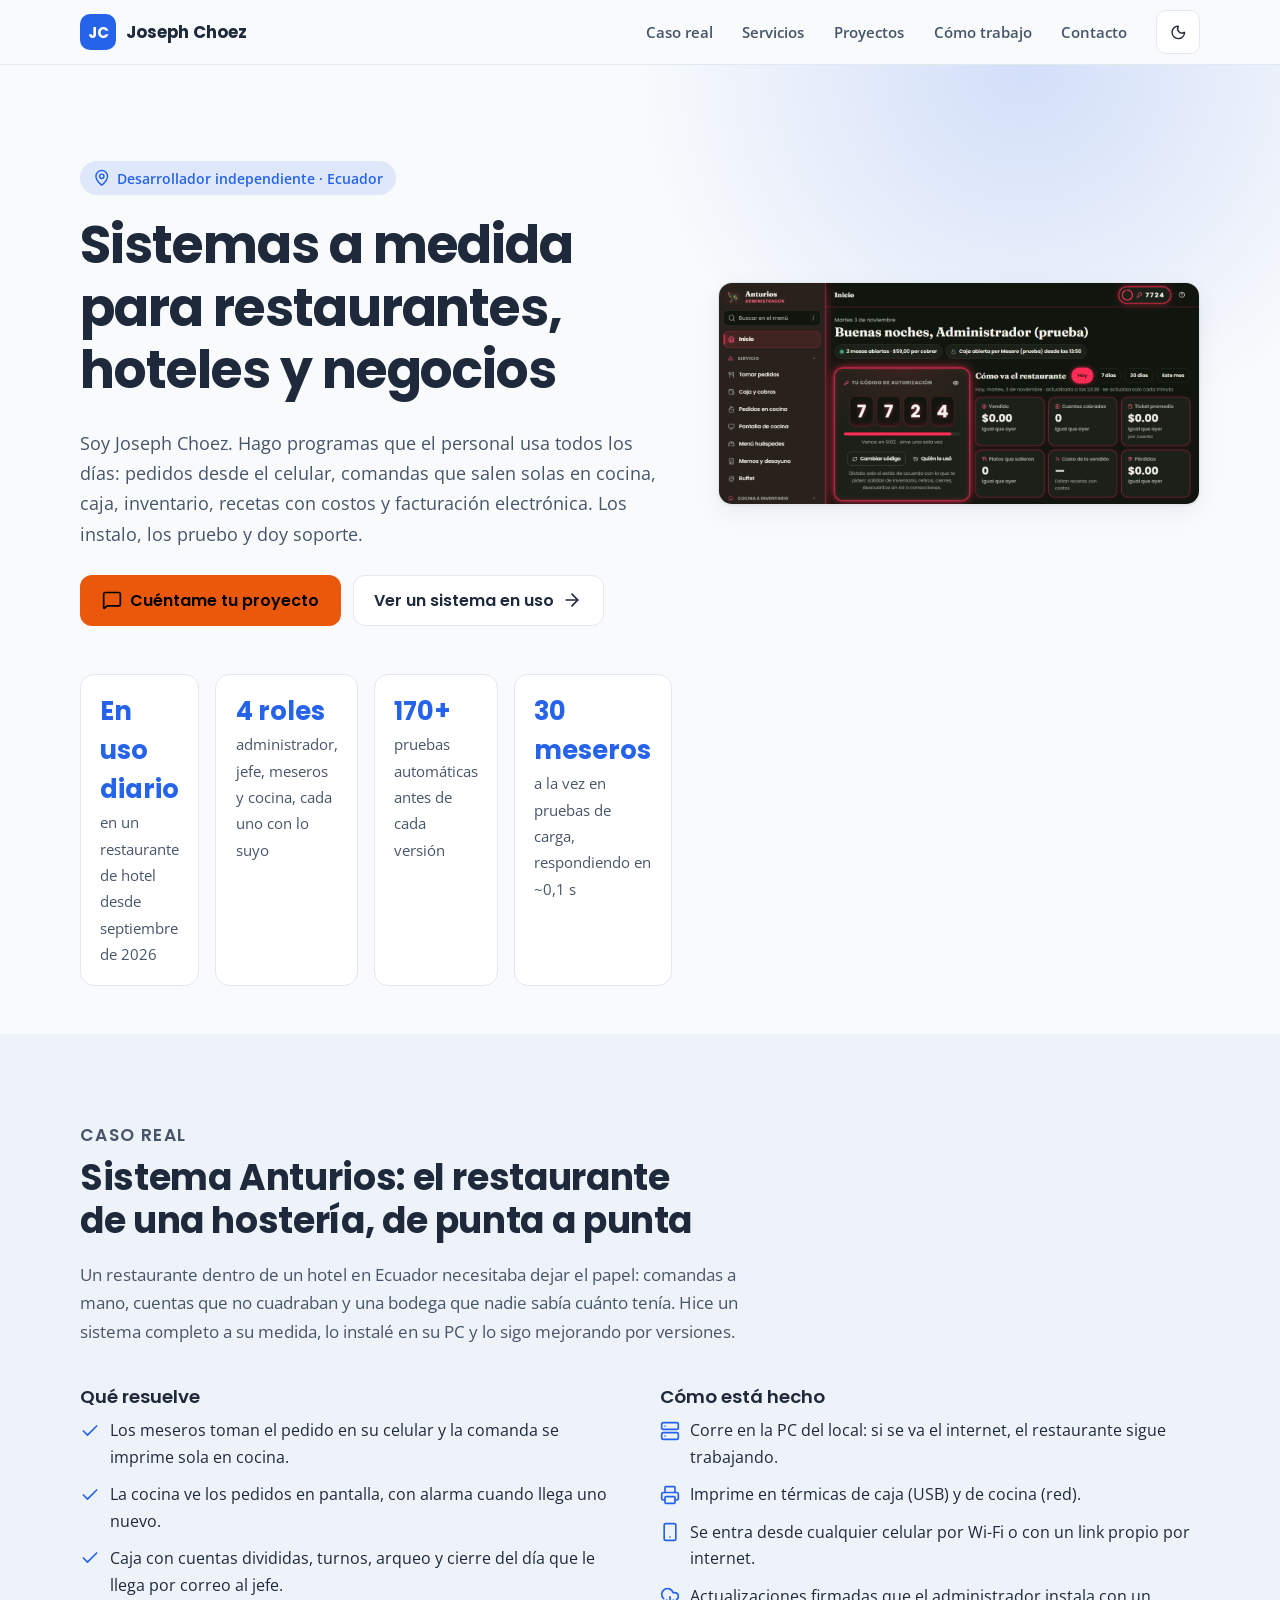
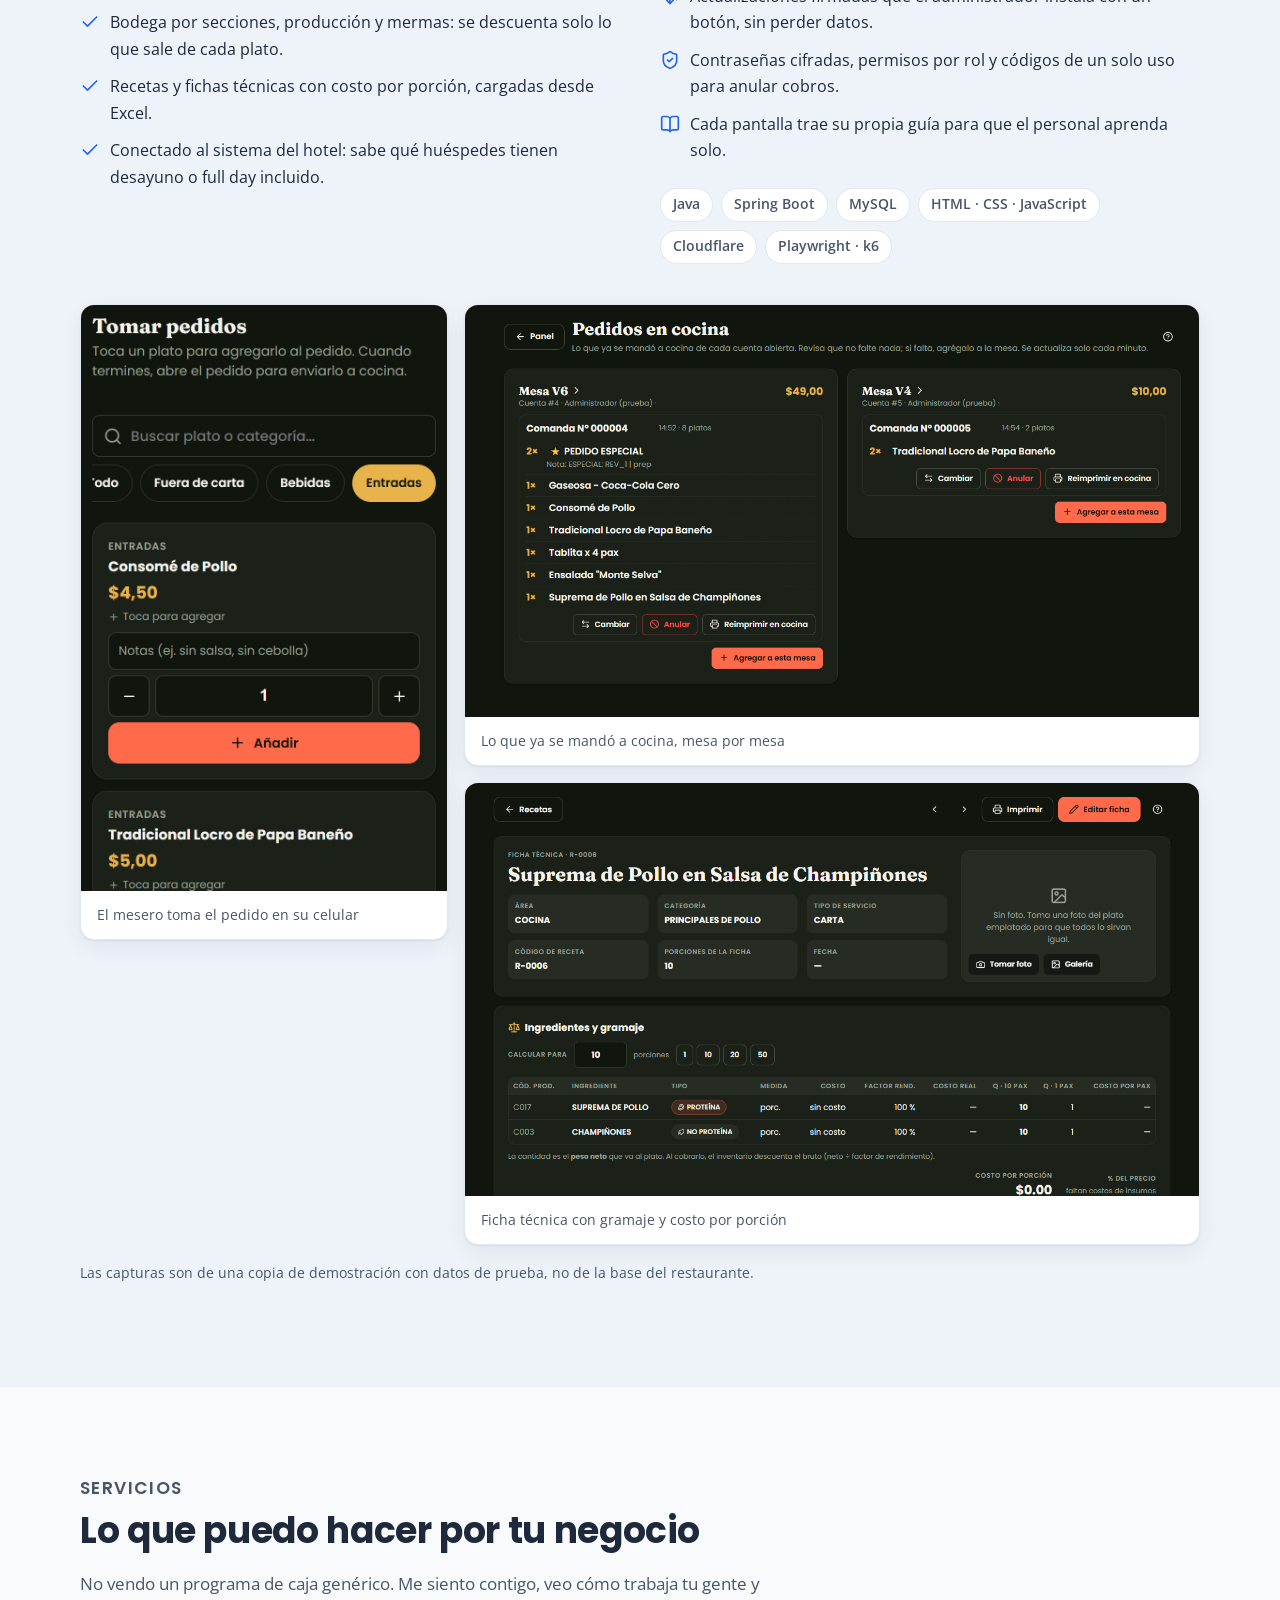
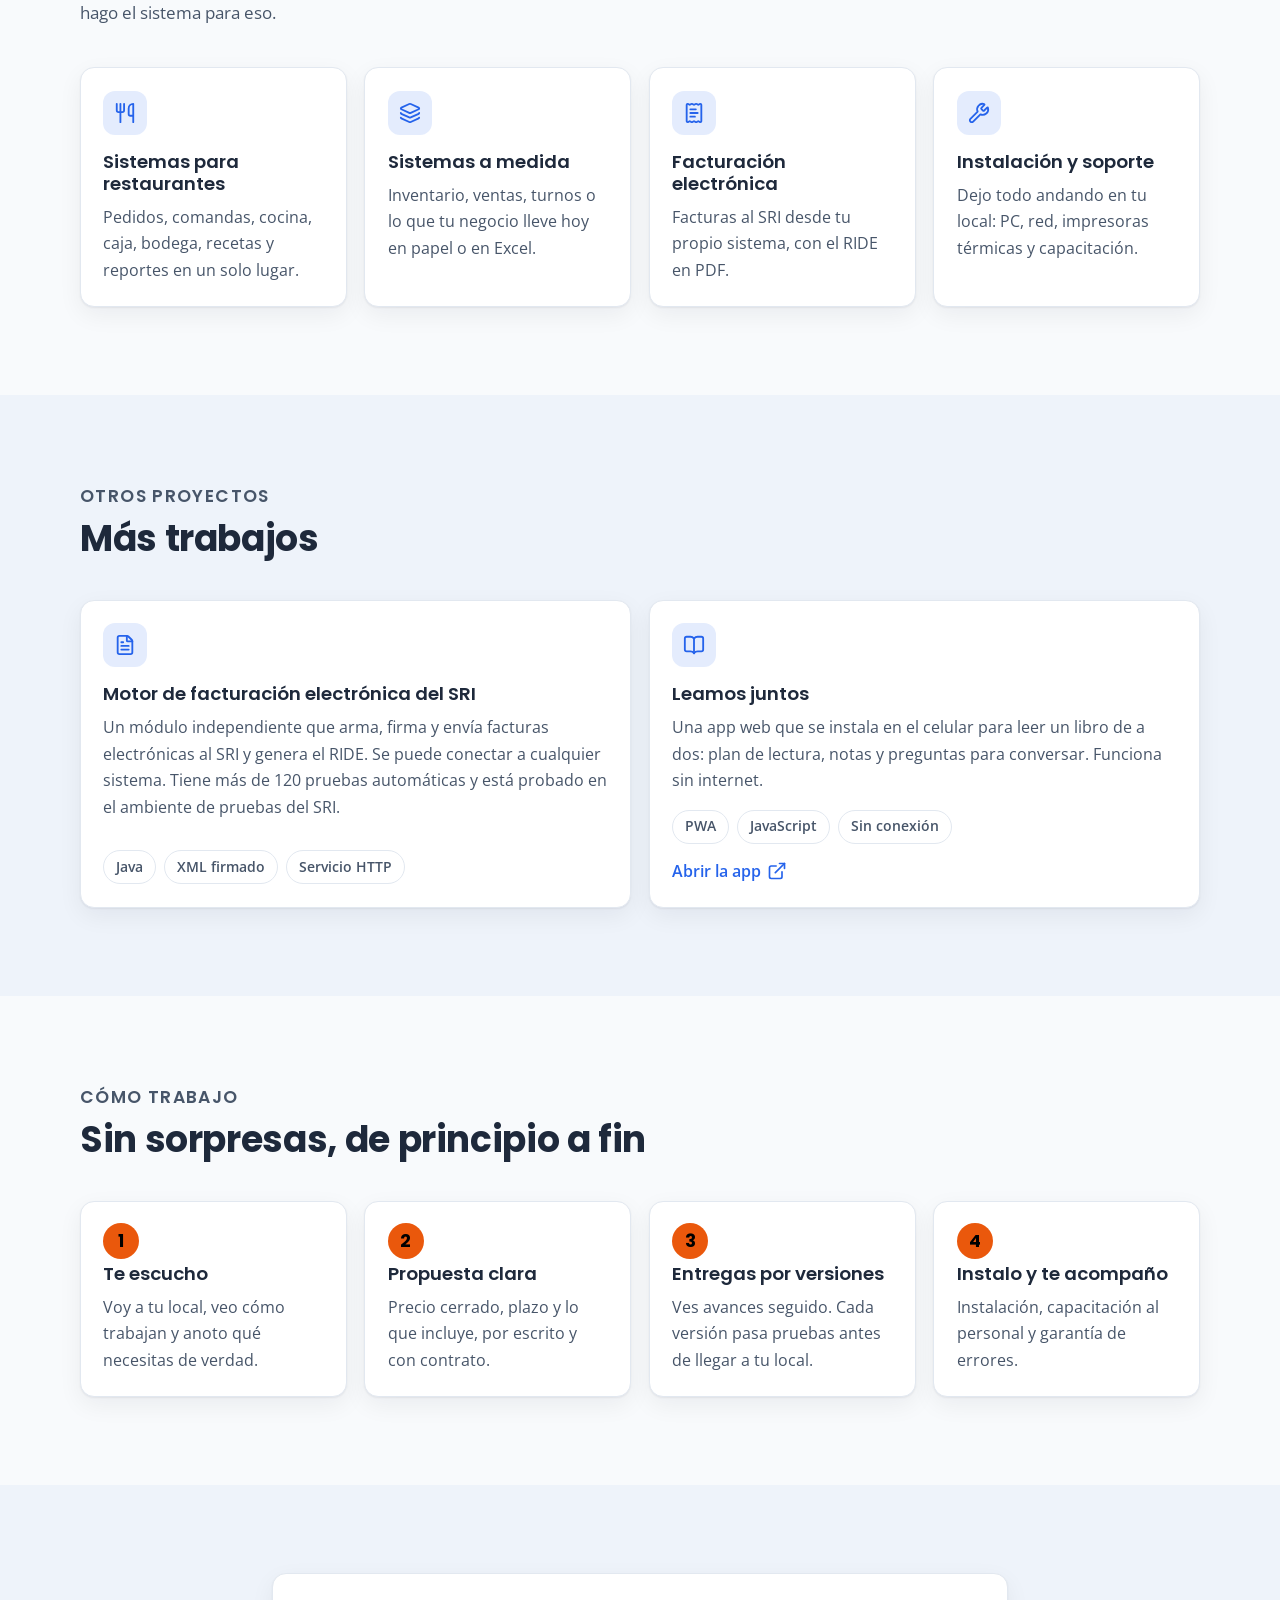
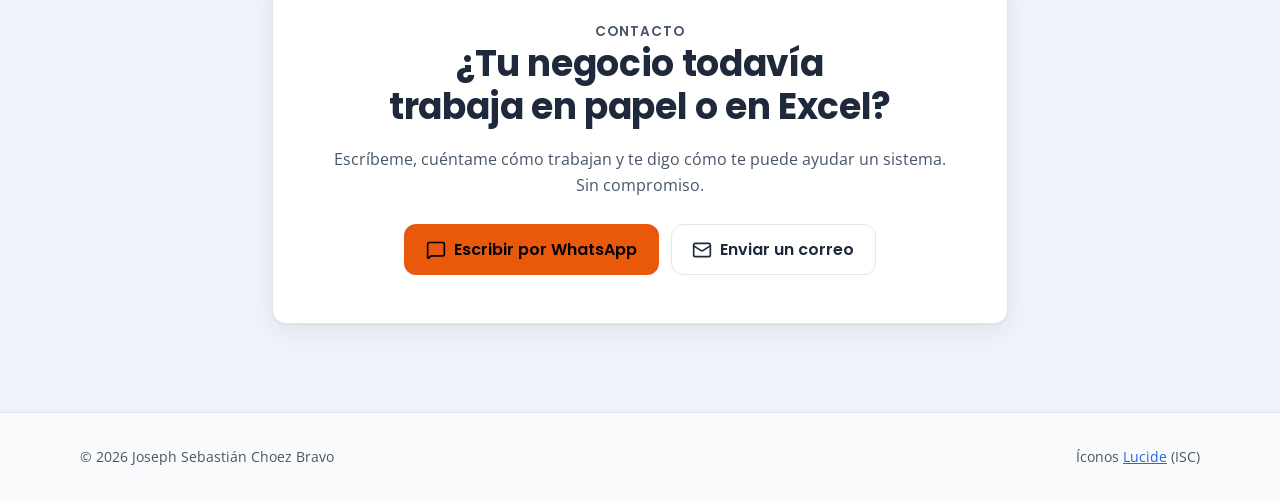
==== index.html @ df67f08d "Página de presentación: primera versión Co-Authored-By: Claude Opus 5.5 <noreply@anthropic.com>" ====
<!DOCTYPE html>
<html lang="es">
<head>
<meta charset="utf-8">
<meta name="viewport" content="width=device-width, initial-scale=1">
<title>Joseph Choez — Sistemas a medida para restaurantes, hoteles y negocios</title>
<meta name="description" content="Desarrollo sistemas a medida en Ecuador: pedidos desde el celular, comandas a cocina, caja, inventario, recetas con costos y facturación electrónica del SRI.">
<meta property="og:title" content="Joseph Choez — Sistemas a medida para restaurantes y hoteles">
<meta property="og:description" content="Pedidos desde el celular, cocina, caja, inventario y facturación electrónica. Un sistema real, en uso todos los días.">
<meta property="og:type" content="website">
<meta property="og:image" content="https://joseph7514.github.io/img/portada.png">
<meta name="theme-color" content="#2563eb">
<link rel="icon" href="img/favicon.svg" type="image/svg+xml">
<link rel="preconnect" href="https://fonts.googleapis.com">
<link rel="preconnect" href="https://fonts.gstatic.com" crossorigin>
<link href="https://fonts.googleapis.com/css2?family=Open+Sans:wght@400;600&family=Poppins:wght@600;700&display=swap" rel="stylesheet">
<link rel="stylesheet" href="css/estilo.css">
<script>
  // Tema antes de pintar, para que no parpadee
  (function () {
    var t = localStorage.getItem('tema');
    if (!t) t = matchMedia('(prefers-color-scheme: dark)').matches ? 'oscuro' : 'claro';
    document.documentElement.dataset.tema = t;
  })();
</script>
</head>
<body>
<svg xmlns="http://www.w3.org/2000/svg" style="display:none">
<symbol id="i-utensils" viewBox="0 0 24 24"><path d="M3 2v7c0 1.1.9 2 2 2h4a2 2 0 0 0 2-2V2" /> <path d="M7 2v20" /> <path d="M21 15V2a5 5 0 0 0-5 5v6c0 1.1.9 2 2 2h3Zm0 0v7" /></symbol>
<symbol id="i-chef-hat" viewBox="0 0 24 24"><path d="M17 21a1 1 0 0 0 1-1v-5.35c0-.457.316-.844.727-1.041a4 4 0 0 0-2.134-7.589 5 5 0 0 0-9.186 0 4 4 0 0 0-2.134 7.588c.411.198.727.585.727 1.041V20a1 1 0 0 0 1 1Z" /> <path d="M6 17h12" /></symbol>
<symbol id="i-receipt-text" viewBox="0 0 24 24"><path d="M13 16H8" /> <path d="M14 8H8" /> <path d="M16 12H8" /> <path d="M4 3a1 1 0 0 1 1-1 1.3 1.3 0 0 1 .7.2l.933.6a1.3 1.3 0 0 0 1.4 0l.934-.6a1.3 1.3 0 0 1 1.4 0l.933.6a1.3 1.3 0 0 0 1.4 0l.933-.6a1.3 1.3 0 0 1 1.4 0l.934.6a1.3 1.3 0 0 0 1.4 0l.933-.6A1.3 1.3 0 0 1 19 2a1 1 0 0 1 1 1v18a1 1 0 0 1-1 1 1.3 1.3 0 0 1-.7-.2l-.933-.6a1.3 1.3 0 0 0-1.4 0l-.934.6a1.3 1.3 0 0 1-1.4 0l-.933-.6a1.3 1.3 0 0 0-1.4 0l-.933.6a1.3 1.3 0 0 1-1.4 0l-.934-.6a1.3 1.3 0 0 0-1.4 0l-.933.6a1.3 1.3 0 0 1-.7.2 1 1 0 0 1-1-1z" /></symbol>
<symbol id="i-package" viewBox="0 0 24 24"><path d="M11 21.73a2 2 0 0 0 2 0l7-4A2 2 0 0 0 21 16V8a2 2 0 0 0-1-1.73l-7-4a2 2 0 0 0-2 0l-7 4A2 2 0 0 0 3 8v8a2 2 0 0 0 1 1.73z" /> <path d="M12 22V12" /> <polyline points="3.29 7 12 12 20.71 7" /> <path d="m7.5 4.27 9 5.15" /></symbol>
<symbol id="i-chart-column" viewBox="0 0 24 24"><path d="M3 3v16a2 2 0 0 0 2 2h16" /> <path d="M18 17V9" /> <path d="M13 17V5" /> <path d="M8 17v-3" /></symbol>
<symbol id="i-smartphone" viewBox="0 0 24 24"><rect width="14" height="20" x="5" y="2" rx="2" ry="2" /> <path d="M12 18h.01" /></symbol>
<symbol id="i-printer" viewBox="0 0 24 24"><path d="M6 18H4a2 2 0 0 1-2-2v-5a2 2 0 0 1 2-2h16a2 2 0 0 1 2 2v5a2 2 0 0 1-2 2h-2" /> <path d="M6 9V3a1 1 0 0 1 1-1h10a1 1 0 0 1 1 1v6" /> <rect x="6" y="14" width="12" height="8" rx="1" /></symbol>
<symbol id="i-shield-check" viewBox="0 0 24 24"><path d="M20 13c0 5-3.5 7.5-7.66 8.95a1 1 0 0 1-.67-.01C7.5 20.5 4 18 4 13V6a1 1 0 0 1 1-1c2 0 4.5-1.2 6.24-2.72a1.17 1.17 0 0 1 1.52 0C14.51 3.81 17 5 19 5a1 1 0 0 1 1 1z" /> <path d="m9 12 2 2 4-4" /></symbol>
<symbol id="i-message-square" viewBox="0 0 24 24"><path d="M22 17a2 2 0 0 1-2 2H6.828a2 2 0 0 0-1.414.586l-2.202 2.202A.71.71 0 0 1 2 21.286V5a2 2 0 0 1 2-2h16a2 2 0 0 1 2 2z" /></symbol>
<symbol id="i-mail" viewBox="0 0 24 24"><path d="m22 7-8.991 5.727a2 2 0 0 1-2.009 0L2 7" /> <rect x="2" y="4" width="20" height="16" rx="2" /></symbol>
<symbol id="i-sun" viewBox="0 0 24 24"><circle cx="12" cy="12" r="4" /> <path d="M12 2v2" /> <path d="M12 20v2" /> <path d="m4.93 4.93 1.41 1.41" /> <path d="m17.66 17.66 1.41 1.41" /> <path d="M2 12h2" /> <path d="M20 12h2" /> <path d="m6.34 17.66-1.41 1.41" /> <path d="m19.07 4.93-1.41 1.41" /></symbol>
<symbol id="i-moon" viewBox="0 0 24 24"><path d="M20.985 12.486a9 9 0 1 1-9.473-9.472c.405-.022.617.46.402.803a6 6 0 0 0 8.268 8.268c.344-.215.825-.004.803.401" /></symbol>
<symbol id="i-arrow-right" viewBox="0 0 24 24"><path d="M5 12h14" /> <path d="m12 5 7 7-7 7" /></symbol>
<symbol id="i-check" viewBox="0 0 24 24"><path d="M20 6 9 17l-5-5" /></symbol>
<symbol id="i-hotel" viewBox="0 0 24 24"><path d="M10 22v-6.57" /> <path d="M12 11h.01" /> <path d="M12 7h.01" /> <path d="M14 15.43V22" /> <path d="M15 16a5 5 0 0 0-6 0" /> <path d="M16 11h.01" /> <path d="M16 7h.01" /> <path d="M8 11h.01" /> <path d="M8 7h.01" /> <rect x="4" y="2" width="16" height="20" rx="2" /></symbol>
<symbol id="i-bed-double" viewBox="0 0 24 24"><path d="M2 20v-8a2 2 0 0 1 2-2h16a2 2 0 0 1 2 2v8" /> <path d="M4 10V6a2 2 0 0 1 2-2h12a2 2 0 0 1 2 2v4" /> <path d="M12 4v6" /> <path d="M2 18h20" /></symbol>
<symbol id="i-cloud-download" viewBox="0 0 24 24"><path d="M12 13v8l-4-4" /> <path d="m12 21 4-4" /> <path d="M4.393 15.269A7 7 0 1 1 15.71 8h1.79a4.5 4.5 0 0 1 2.436 8.284" /></symbol>
<symbol id="i-wrench" viewBox="0 0 24 24"><path d="M14.7 6.3a1 1 0 0 0 0 1.4l1.6 1.6a1 1 0 0 0 1.4 0l3.106-3.105c.32-.322.863-.22.983.218a6 6 0 0 1-8.259 7.057l-7.91 7.91a1 1 0 0 1-2.999-3l7.91-7.91a6 6 0 0 1 7.057-8.259c.438.12.54.662.219.984z" /></symbol>
<symbol id="i-file-text" viewBox="0 0 24 24"><path d="M6 22a2 2 0 0 1-2-2V4a2 2 0 0 1 2-2h8a2.4 2.4 0 0 1 1.704.706l3.588 3.588A2.4 2.4 0 0 1 20 8v12a2 2 0 0 1-2 2z" /> <path d="M14 2v5a1 1 0 0 0 1 1h5" /> <path d="M10 9H8" /> <path d="M16 13H8" /> <path d="M16 17H8" /></symbol>
<symbol id="i-gauge" viewBox="0 0 24 24"><path d="m12 14 4-4" /> <path d="M3.34 19a10 10 0 1 1 17.32 0" /></symbol>
<symbol id="i-users" viewBox="0 0 24 24"><path d="M16 21v-2a4 4 0 0 0-4-4H6a4 4 0 0 0-4 4v2" /> <path d="M16 3.128a4 4 0 0 1 0 7.744" /> <path d="M22 21v-2a4 4 0 0 0-3-3.87" /> <circle cx="9" cy="7" r="4" /></symbol>
<symbol id="i-book-open" viewBox="0 0 24 24"><path d="M12 5v16" /> <path d="M20.001 19A2 2 0 0022 17V5a2 2 0 00-1.999-2L16 3.002A5 5 0 0012 5a5 5 0 00-4-2H4a2 2 0 00-2 2v12a2 2 0 001.999 2H8a5 5 0 014 2 5 5 0 014-2z" /></symbol>
<symbol id="i-server" viewBox="0 0 24 24"><rect width="20" height="8" x="2" y="2" rx="2" ry="2" /> <rect width="20" height="8" x="2" y="14" rx="2" ry="2" /> <line x1="6" x2="6.01" y1="6" y2="6" /> <line x1="6" x2="6.01" y1="18" y2="18" /></symbol>
<symbol id="i-handshake" viewBox="0 0 24 24"><path d="m11 17 2 2a1 1 0 1 0 3-3" /> <path d="m14 14 2.5 2.5a1 1 0 1 0 3-3l-3.88-3.88a3 3 0 0 0-4.24 0l-.88.88a1 1 0 1 1-3-3l2.81-2.81a5.79 5.79 0 0 1 7.06-.87l.47.28a2 2 0 0 0 1.42.25L21 4" /> <path d="m21 3 1 11h-2" /> <path d="M3 3 2 14l6.5 6.5a1 1 0 1 0 3-3" /> <path d="M3 4h8" /></symbol>
<symbol id="i-map-pin" viewBox="0 0 24 24"><path d="M20 10c0 4.993-5.539 10.193-7.399 11.799a1 1 0 0 1-1.202 0C9.539 20.193 4 14.993 4 10a8 8 0 0 1 16 0" /> <circle cx="12" cy="10" r="3" /></symbol>
<symbol id="i-rocket" viewBox="0 0 24 24"><path d="M12 15v5s3.03-.55 4-2c1.08-1.62 0-5 0-5" /> <path d="M4.5 16.5c-1.5 1.26-2 5-2 5s3.74-.5 5-2c.71-.84.7-2.13-.09-2.91a2.18 2.18 0 0 0-2.91-.09" /> <path d="M9 12a22 22 0 0 1 2-3.95A12.88 12.88 0 0 1 22 2c0 2.72-.78 7.5-6 11a22.4 22.4 0 0 1-4 2z" /> <path d="M9 12H4s.55-3.03 2-4c1.62-1.08 5 .05 5 .05" /></symbol>
<symbol id="i-layers" viewBox="0 0 24 24"><path d="M12.83 2.18a2 2 0 0 0-1.66 0L2.6 6.08a1 1 0 0 0 0 1.83l8.58 3.91a2 2 0 0 0 1.66 0l8.58-3.9a1 1 0 0 0 0-1.83z" /> <path d="M2 12a1 1 0 0 0 .58.91l8.6 3.91a2 2 0 0 0 1.65 0l8.58-3.9A1 1 0 0 0 22 12" /> <path d="M2 17a1 1 0 0 0 .58.91l8.6 3.91a2 2 0 0 0 1.65 0l8.58-3.9A1 1 0 0 0 22 17" /></symbol>
<symbol id="i-external-link" viewBox="0 0 24 24"><path d="M15 3h6v6" /> <path d="M10 14 21 3" /> <path d="M18 13v6a2 2 0 0 1-2 2H5a2 2 0 0 1-2-2V8a2 2 0 0 1 2-2h6" /></symbol>
<symbol id="i-calculator" viewBox="0 0 24 24"><rect width="16" height="20" x="4" y="2" rx="2" /> <line x1="8" x2="16" y1="6" y2="6" /> <line x1="16" x2="16" y1="14" y2="18" /> <path d="M16 10h.01" /> <path d="M12 10h.01" /> <path d="M8 10h.01" /> <path d="M12 14h.01" /> <path d="M8 14h.01" /> <path d="M12 18h.01" /> <path d="M8 18h.01" /></symbol>
</svg>
<a class="saltar" href="#contenido">Saltar al contenido</a>

<header class="barra">
  <div class="contenedor">
    <a class="marca" href="#inicio" aria-label="Joseph Choez, inicio">
      <span class="marca-logo" aria-hidden="true">JC</span>
      <span>Joseph Choez</span>
    </a>
    <nav aria-label="Secciones">
      <ul class="menu">
        <li><a href="#anturios">Caso real</a></li>
        <li><a href="#servicios">Servicios</a></li>
        <li><a href="#proyectos">Proyectos</a></li>
        <li><a href="#como-trabajo">Cómo trabajo</a></li>
        <li><a href="#contacto">Contacto</a></li>
      </ul>
    </nav>
    <button class="boton-tema" type="button" id="boton-tema" aria-label="Cambiar entre tema claro y oscuro">
      <svg class="ico luna" aria-hidden="true"><use href="#i-moon"/></svg>
      <svg class="ico sol" aria-hidden="true"><use href="#i-sun"/></svg>
    </button>
  </div>
</header>

<main id="contenido">

<section class="portada" id="inicio">
  <div class="contenedor">
    <div>
      <span class="etiqueta"><svg class="ico" aria-hidden="true"><use href="#i-map-pin"/></svg> Desarrollador independiente · Ecuador</span>
      <h1>Sistemas a medida para restaurantes, hoteles y negocios</h1>
      <p class="bajada">Soy Joseph Choez. Hago programas que el personal usa todos los días: pedidos desde el celular, comandas que salen solas en cocina, caja, inventario, recetas con costos y facturación electrónica. Los instalo, los pruebo y doy soporte.</p>
      <div class="acciones">
        <a class="boton boton-acento" href="#contacto">
          <svg class="ico" aria-hidden="true"><use href="#i-message-square"/></svg> Cuéntame tu proyecto
        </a>
        <a class="boton boton-borde" href="#anturios">
          Ver un sistema en uso <svg class="ico" aria-hidden="true"><use href="#i-arrow-right"/></svg>
        </a>
      </div>
    </div>
    <div class="portada-foto">
      <img src="img/panel.png" alt="Panel del administrador del sistema Anturios con el menú lateral y los accesos a ventas, cocina, bodega y reportes" width="1280" height="590">
    </div>
  </div>
  <div class="contenedor">
    <div class="cifras">
      <div class="cifra"><strong>En uso diario</strong><span>en un restaurante de hotel desde septiembre de 2026</span></div>
      <div class="cifra"><strong>4 roles</strong><span>administrador, jefe, meseros y cocina, cada uno con lo suyo</span></div>
      <div class="cifra"><strong>170+</strong><span>pruebas automáticas antes de cada versión</span></div>
      <div class="cifra"><strong>30 meseros</strong><span>a la vez en pruebas de carga, respondiendo en ~0,1 s</span></div>
    </div>
  </div>
</section>

<section class="seccion seccion-alt" id="anturios">
  <div class="contenedor">
    <div class="seccion-cabeza aparece">
      <p class="antetitulo">Caso real</p>
      <h2>Sistema Anturios: el restaurante de una hostería, de punta a punta</h2>
      <p>Un restaurante dentro de un hotel en Ecuador necesitaba dejar el papel: comandas a mano, cuentas que no cuadraban y una bodega que nadie sabía cuánto tenía. Hice un sistema completo a su medida, lo instalé en su PC y lo sigo mejorando por versiones.</p>
    </div>

    <div class="caso">
      <div class="aparece">
        <h3>Qué resuelve</h3>
        <ul class="lista">
          <li><svg class="ico" aria-hidden="true"><use href="#i-check"/></svg><span>Los meseros toman el pedido en su celular y la comanda se imprime sola en cocina.</span></li>
          <li><svg class="ico" aria-hidden="true"><use href="#i-check"/></svg><span>La cocina ve los pedidos en pantalla, con alarma cuando llega uno nuevo.</span></li>
          <li><svg class="ico" aria-hidden="true"><use href="#i-check"/></svg><span>Caja con cuentas divididas, turnos, arqueo y cierre del día que le llega por correo al jefe.</span></li>
          <li><svg class="ico" aria-hidden="true"><use href="#i-check"/></svg><span>Bodega por secciones, producción y mermas: se descuenta solo lo que sale de cada plato.</span></li>
          <li><svg class="ico" aria-hidden="true"><use href="#i-check"/></svg><span>Recetas y fichas técnicas con costo por porción, cargadas desde Excel.</span></li>
          <li><svg class="ico" aria-hidden="true"><use href="#i-check"/></svg><span>Conectado al sistema del hotel: sabe qué huéspedes tienen desayuno o full day incluido.</span></li>
        </ul>
      </div>
      <div class="aparece">
        <h3>Cómo está hecho</h3>
        <ul class="lista">
          <li><svg class="ico" aria-hidden="true"><use href="#i-server"/></svg><span>Corre en la PC del local: si se va el internet, el restaurante sigue trabajando.</span></li>
          <li><svg class="ico" aria-hidden="true"><use href="#i-printer"/></svg><span>Imprime en térmicas de caja (USB) y de cocina (red).</span></li>
          <li><svg class="ico" aria-hidden="true"><use href="#i-smartphone"/></svg><span>Se entra desde cualquier celular por Wi-Fi o con un link propio por internet.</span></li>
          <li><svg class="ico" aria-hidden="true"><use href="#i-cloud-download"/></svg><span>Actualizaciones firmadas que el administrador instala con un botón, sin perder datos.</span></li>
          <li><svg class="ico" aria-hidden="true"><use href="#i-shield-check"/></svg><span>Contraseñas cifradas, permisos por rol y códigos de un solo uso para anular cobros.</span></li>
          <li><svg class="ico" aria-hidden="true"><use href="#i-book-open"/></svg><span>Cada pantalla trae su propia guía para que el personal aprenda solo.</span></li>
        </ul>
        <div class="chips" aria-label="Tecnologías">
          <span class="chip">Java</span><span class="chip">Spring Boot</span><span class="chip">MySQL</span>
          <span class="chip">HTML · CSS · JavaScript</span><span class="chip">Cloudflare</span><span class="chip">Playwright · k6</span>
        </div>
      </div>
    </div>

    <div class="galeria">
      <figure class="aparece celular"><img src="img/mesero.png" alt="Celular del mesero tomando un pedido: platos de la carta con precio, notas para cocina y botón Añadir" loading="lazy" width="780" height="1348"><figcaption>El mesero toma el pedido en su celular</figcaption></figure>
      <figure class="aparece"><img src="img/cocina.png" alt="Pedidos en cocina por mesa, con cada comanda y sus platos y botones para cambiar, anular o reimprimir" loading="lazy" width="1280" height="700"><figcaption>Lo que ya se mandó a cocina, mesa por mesa</figcaption></figure>
      <figure class="aparece"><img src="img/recetas.png" alt="Ficha técnica de un plato con ingredientes, gramaje, factor de rendimiento y costo por porción" loading="lazy" width="1280" height="800"><figcaption>Ficha técnica con gramaje y costo por porción</figcaption></figure>
    </div>
    <p class="nota">Las capturas son de una copia de demostración con datos de prueba, no de la base del restaurante.</p>
  </div>
</section>

<section class="seccion" id="servicios">
  <div class="contenedor">
    <div class="seccion-cabeza aparece">
      <p class="antetitulo">Servicios</p>
      <h2>Lo que puedo hacer por tu negocio</h2>
      <p>No vendo un programa de caja genérico. Me siento contigo, veo cómo trabaja tu gente y hago el sistema para eso.</p>
    </div>
    <div class="rejilla r4">
      <article class="tarjeta aparece">
        <div class="icono-caja"><svg class="ico" aria-hidden="true"><use href="#i-utensils"/></svg></div>
        <h3>Sistemas para restaurantes</h3>
        <p>Pedidos, comandas, cocina, caja, bodega, recetas y reportes en un solo lugar.</p>
      </article>
      <article class="tarjeta aparece">
        <div class="icono-caja"><svg class="ico" aria-hidden="true"><use href="#i-layers"/></svg></div>
        <h3>Sistemas a medida</h3>
        <p>Inventario, ventas, turnos o lo que tu negocio lleve hoy en papel o en Excel.</p>
      </article>
      <article class="tarjeta aparece">
        <div class="icono-caja"><svg class="ico" aria-hidden="true"><use href="#i-receipt-text"/></svg></div>
        <h3>Facturación electrónica</h3>
        <p>Facturas al SRI desde tu propio sistema, con el RIDE en PDF.</p>
      </article>
      <article class="tarjeta aparece">
        <div class="icono-caja"><svg class="ico" aria-hidden="true"><use href="#i-wrench"/></svg></div>
        <h3>Instalación y soporte</h3>
        <p>Dejo todo andando en tu local: PC, red, impresoras térmicas y capacitación.</p>
      </article>
    </div>
  </div>
</section>

<section class="seccion seccion-alt" id="proyectos">
  <div class="contenedor">
    <div class="seccion-cabeza aparece">
      <p class="antetitulo">Otros proyectos</p>
      <h2>Más trabajos</h2>
    </div>
    <div class="rejilla r2">
      <article class="tarjeta proyecto aparece">
        <div class="icono-caja"><svg class="ico" aria-hidden="true"><use href="#i-file-text"/></svg></div>
        <h3>Motor de facturación electrónica del SRI</h3>
        <p>Un módulo independiente que arma, firma y envía facturas electrónicas al SRI y genera el RIDE. Se puede conectar a cualquier sistema. Tiene más de 120 pruebas automáticas y está probado en el ambiente de pruebas del SRI.</p>
        <div class="chips"><span class="chip">Java</span><span class="chip">XML firmado</span><span class="chip">Servicio HTTP</span></div>
      </article>
      <article class="tarjeta proyecto aparece">
        <div class="icono-caja"><svg class="ico" aria-hidden="true"><use href="#i-book-open"/></svg></div>
        <h3>Leamos juntos</h3>
        <p>Una app web que se instala en el celular para leer un libro de a dos: plan de lectura, notas y preguntas para conversar. Funciona sin internet.</p>
        <div class="chips"><span class="chip">PWA</span><span class="chip">JavaScript</span><span class="chip">Sin conexión</span></div>
        <a class="enlace" href="https://joseph7514.github.io/leamos-juntos/">Abrir la app <svg class="ico" aria-hidden="true"><use href="#i-external-link"/></svg></a>
      </article>
    </div>
  </div>
</section>

<section class="seccion" id="como-trabajo">
  <div class="contenedor">
    <div class="seccion-cabeza aparece">
      <p class="antetitulo">Cómo trabajo</p>
      <h2>Sin sorpresas, de principio a fin</h2>
    </div>
    <div class="rejilla r4 pasos">
      <article class="tarjeta paso aparece"><h3>Te escucho</h3><p>Voy a tu local, veo cómo trabajan y anoto qué necesitas de verdad.</p></article>
      <article class="tarjeta paso aparece"><h3>Propuesta clara</h3><p>Precio cerrado, plazo y lo que incluye, por escrito y con contrato.</p></article>
      <article class="tarjeta paso aparece"><h3>Entregas por versiones</h3><p>Ves avances seguido. Cada versión pasa pruebas antes de llegar a tu local.</p></article>
      <article class="tarjeta paso aparece"><h3>Instalo y te acompaño</h3><p>Instalación, capacitación al personal y garantía de errores.</p></article>
    </div>
  </div>
</section>

<section class="seccion seccion-alt contacto" id="contacto">
  <div class="contenedor">
    <div class="tarjeta aparece">
      <p class="antetitulo">Contacto</p>
      <h2>¿Tu negocio todavía trabaja en papel o en Excel?</h2>
      <p>Escríbeme, cuéntame cómo trabajan y te digo cómo te puede ayudar un sistema. Sin compromiso.</p>
      <div class="acciones">
        <!-- PENDIENTE: número de WhatsApp (593 + número sin el 0) -->
        <a class="boton boton-acento" href="https://wa.me/593000000000?text=Hola%20Joseph%2C%20vi%20tu%20p%C3%A1gina%20y%20quiero%20un%20sistema%20para%20mi%20negocio">
          <svg class="ico" aria-hidden="true"><use href="#i-message-square"/></svg> Escribir por WhatsApp
        </a>
        <!-- PENDIENTE: correo público -->
        <a class="boton boton-borde" href="mailto:correo@pendiente.com">
          <svg class="ico" aria-hidden="true"><use href="#i-mail"/></svg> Enviar un correo
        </a>
      </div>
    </div>
  </div>
</section>

</main>

<footer class="pie">
  <div class="contenedor">
    <span>© 2026 Joseph Sebastián Choez Bravo</span>
    <span>Íconos <a href="https://lucide.dev">Lucide</a> (ISC)</span>
  </div>
</footer>

<script>
  document.getElementById('boton-tema').addEventListener('click', function () {
    var t = document.documentElement.dataset.tema === 'oscuro' ? 'claro' : 'oscuro';
    document.documentElement.dataset.tema = t;
    localStorage.setItem('tema', t);
  });
  if ('IntersectionObserver' in window) {
    var io = new IntersectionObserver(function (es) {
      es.forEach(function (e) { if (e.isIntersecting) { e.target.classList.add('visto'); io.unobserve(e.target); } });
    }, { rootMargin: '0px 0px -10% 0px' });
    document.querySelectorAll('.aparece').forEach(function (el) { io.observe(el); });
  } else {
    document.querySelectorAll('.aparece').forEach(function (el) { el.classList.add('visto'); });
  }
</script>
</body>
</html>
---- css/estilo.css ----
/* Joseph Choez — página de presentación. Tokens claro/oscuro. */
:root {
  --primario: #2563eb;
  --primario-hover: #1d4ed8;
  --sobre-primario: #ffffff;
  --acento: #ea580c;
  --sobre-acento: #000000;
  --fondo: #f8fafc;
  --fondo-alt: #eef3fa;
  --texto: #1e293b;
  --texto-suave: #475569;
  --tarjeta: #ffffff;
  --borde: #e2e8f0;
  --anillo: #2563eb;
  --sombra: 0 1px 2px rgb(15 23 42 / .06), 0 8px 24px rgb(15 23 42 / .06);
  --radio: 14px;
  --ancho: 1120px;
  --titulos: "Poppins", system-ui, sans-serif;
  --cuerpo: "Open Sans", system-ui, sans-serif;
  color-scheme: light;
}
:root[data-tema="oscuro"] {
  --primario: #60a5fa;
  --primario-hover: #93c5fd;
  --sobre-primario: #0b1220;
  --acento: #fb923c;
  --sobre-acento: #000000;
  --fondo: #0b1220;
  --fondo-alt: #111a2e;
  --texto: #e2e8f0;
  --texto-suave: #a5b4c8;
  --tarjeta: #131d33;
  --borde: #24324d;
  --anillo: #93c5fd;
  --sombra: 0 1px 2px rgb(0 0 0 / .3), 0 8px 24px rgb(0 0 0 / .25);
  color-scheme: dark;
}

*, *::before, *::after { box-sizing: border-box; }
html { scroll-behavior: smooth; scroll-padding-top: 80px; }
body {
  margin: 0; background: var(--fondo); color: var(--texto);
  font: 400 1rem/1.65 var(--cuerpo);
  -webkit-font-smoothing: antialiased;
}
h1, h2, h3 { font-family: var(--titulos); line-height: 1.2; margin: 0 0 .5em; text-wrap: balance; }
h1 { font-size: clamp(2rem, 4.5vw, 3.25rem); font-weight: 700; letter-spacing: -.02em; }
h2 { font-size: clamp(1.6rem, 3vw, 2.25rem); font-weight: 700; letter-spacing: -.01em; }
h3 { font-size: 1.15rem; font-weight: 600; }
p { margin: 0 0 1em; }
a { color: var(--primario); }
img { max-width: 100%; display: block; }
:focus-visible { outline: 3px solid var(--anillo); outline-offset: 3px; border-radius: 6px; }

.ico { width: 1.25em; height: 1.25em; fill: none; stroke: currentColor; stroke-width: 2;
  stroke-linecap: round; stroke-linejoin: round; flex-shrink: 0; }

.contenedor { width: min(100% - 2.5rem, var(--ancho)); margin-inline: auto; }
.saltar { position: absolute; left: -999px; top: 0; background: var(--primario); color: var(--sobre-primario);
  padding: .6rem 1rem; z-index: 100; }
.saltar:focus { left: 1rem; top: 1rem; }

/* Barra */
.barra { position: sticky; top: 0; z-index: 50; background: color-mix(in srgb, var(--fondo) 82%, transparent);
  backdrop-filter: blur(12px); border-bottom: 1px solid var(--borde); }
.barra .contenedor { display: flex; align-items: center; gap: 1rem; min-height: 64px; }
.marca { display: flex; align-items: center; gap: .6rem; font: 700 1.05rem var(--titulos); color: var(--texto);
  text-decoration: none; margin-right: auto; }
.marca-logo { width: 36px; height: 36px; border-radius: 10px; display: grid; place-items: center;
  background: var(--primario); color: var(--sobre-primario); font-size: .95rem; }
.menu { display: flex; gap: .25rem; list-style: none; margin: 0; padding: 0; }
.menu a { color: var(--texto-suave); text-decoration: none; padding: .55rem .8rem; border-radius: 8px;
  font-weight: 600; font-size: .95rem; transition: color .2s, background .2s; }
.menu a:hover { color: var(--texto); background: var(--fondo-alt); }
.boton-tema { width: 44px; height: 44px; border-radius: 10px; border: 1px solid var(--borde); background: var(--tarjeta);
  color: var(--texto); display: grid; place-items: center; cursor: pointer; transition: background .2s; }
.boton-tema:hover { background: var(--fondo-alt); }
.boton-tema .sol { display: none; }
:root[data-tema="oscuro"] .boton-tema .sol { display: block; }
:root[data-tema="oscuro"] .boton-tema .luna { display: none; }

/* Botones */
.boton { display: inline-flex; align-items: center; gap: .5rem; min-height: 48px; padding: .75rem 1.3rem;
  border-radius: 12px; font: 600 1rem var(--titulos); text-decoration: none; cursor: pointer;
  border: 1px solid transparent; transition: background .2s, transform .2s, border-color .2s; }
.boton:hover { transform: translateY(-1px); }
.boton-acento { background: var(--acento); color: var(--sobre-acento); }
.boton-acento:hover { background: color-mix(in srgb, var(--acento) 88%, #fff); }
.boton-borde { border-color: var(--borde); color: var(--texto); background: var(--tarjeta); }
.boton-borde:hover { border-color: var(--primario); }

/* Portada */
.portada { padding: clamp(3rem, 8vw, 6rem) 0 3rem; position: relative; overflow: hidden; }
.portada::before { content: ""; position: absolute; inset: -40% -10% auto auto; width: 60vw; height: 60vw;
  background: radial-gradient(closest-side, color-mix(in srgb, var(--primario) 18%, transparent), transparent);
  pointer-events: none; }
.portada .contenedor { display: grid; grid-template-columns: 1.1fr .9fr; gap: 3rem; align-items: center; position: relative; }
.etiqueta { display: inline-flex; align-items: center; gap: .45rem; font-weight: 600; font-size: .875rem;
  color: var(--primario); background: color-mix(in srgb, var(--primario) 12%, transparent);
  padding: .35rem .8rem; border-radius: 999px; margin-bottom: 1.2rem; }
.portada .bajada { font-size: 1.15rem; color: var(--texto-suave); max-width: 38rem; }
.acciones { display: flex; flex-wrap: wrap; gap: .75rem; margin-top: 1.6rem; }
.portada-foto { border-radius: var(--radio); border: 1px solid var(--borde); box-shadow: var(--sombra);
  overflow: hidden; background: var(--tarjeta); aspect-ratio: 1280 / 590; }
.portada-foto img { width: 100%; height: 100%; object-fit: cover; object-position: top left; }

.cifras { display: grid; grid-template-columns: repeat(4, 1fr); gap: 1rem; margin-top: 3rem; }
.cifra { background: var(--tarjeta); border: 1px solid var(--borde); border-radius: var(--radio); padding: 1.1rem 1.2rem; }
.cifra strong { display: block; font: 700 1.6rem var(--titulos); color: var(--primario); }
.cifra span { color: var(--texto-suave); font-size: .92rem; }

/* Secciones */
.seccion { padding: clamp(3.5rem, 7vw, 5.5rem) 0; }
.seccion-alt { background: var(--fondo-alt); }
.seccion-cabeza { max-width: 44rem; margin-bottom: 2.5rem; }
.seccion-cabeza p { color: var(--texto-suave); font-size: 1.08rem; }
.antetitulo { font: 600 .85rem var(--titulos); text-transform: uppercase; letter-spacing: .08em; color: var(--acento); margin-bottom: .5rem; }

.rejilla { display: grid; gap: 1.1rem; }
.r2 { grid-template-columns: repeat(2, 1fr); }
.r3 { grid-template-columns: repeat(3, 1fr); }
.r4 { grid-template-columns: repeat(4, 1fr); }

.tarjeta { background: var(--tarjeta); border: 1px solid var(--borde); border-radius: var(--radio); padding: 1.4rem;
  box-shadow: var(--sombra); }
.tarjeta p { color: var(--texto-suave); margin: 0; }
.tarjeta .icono-caja { width: 44px; height: 44px; border-radius: 12px; display: grid; place-items: center; margin-bottom: 1rem;
  background: color-mix(in srgb, var(--primario) 12%, transparent); color: var(--primario); }
.tarjeta .icono-caja .ico { width: 22px; height: 22px; }

/* Caso Anturios */
.caso { display: grid; grid-template-columns: 1fr 1fr; gap: 2.5rem; align-items: start; margin-bottom: 2.5rem; }
.caso .lista { list-style: none; padding: 0; margin: 0; display: grid; gap: .7rem; }
.caso .lista li { display: flex; gap: .65rem; align-items: flex-start; }
.caso .lista .ico { color: var(--primario); margin-top: .2rem; }
.galeria { display: grid; grid-template-columns: minmax(0, .5fr) minmax(0, 1fr); gap: 1rem; margin-top: 2.5rem; }
.galeria figure { margin: 0; background: var(--tarjeta); border: 1px solid var(--borde); border-radius: var(--radio);
  overflow: hidden; box-shadow: var(--sombra); display: flex; flex-direction: column; }
.galeria img { aspect-ratio: 16 / 9; object-fit: cover; object-position: top left; width: 100%; height: auto; }
.galeria .celular { grid-row: span 2; }
.galeria .celular img { aspect-ratio: 780 / 1250; object-position: top center; }
.galeria { align-items: start; }
.galeria figcaption { padding: .75rem 1rem; font-size: .9rem; color: var(--texto-suave); }
.chips { display: flex; flex-wrap: wrap; gap: .5rem; margin-top: 1.5rem; }
.chip { font-size: .85rem; font-weight: 600; padding: .3rem .75rem; border-radius: 999px; border: 1px solid var(--borde);
  background: var(--tarjeta); color: var(--texto-suave); }
.nota { font-size: .9rem; color: var(--texto-suave); margin-top: 1rem; }

/* Proyectos */
.proyecto { display: flex; flex-direction: column; }
.proyecto .chips { margin-top: auto; padding-top: 1rem; }
.proyecto a.enlace { display: inline-flex; align-items: center; gap: .35rem; font-weight: 600; margin-top: .9rem; text-decoration: none; }
.proyecto a.enlace:hover { text-decoration: underline; }

/* Pasos */
.pasos { counter-reset: paso; }
.paso { position: relative; padding-top: 3.2rem; }
.paso::before { counter-increment: paso; content: counter(paso); position: absolute; top: 1.3rem; left: 1.4rem;
  font: 700 1.1rem var(--titulos); width: 36px; height: 36px; border-radius: 50%; display: grid; place-items: center;
  background: var(--acento); color: var(--sobre-acento); }
.paso h3 { margin-top: .6rem; }

/* Contacto */
.contacto { text-align: center; }
.contacto .tarjeta { max-width: 46rem; margin-inline: auto; padding: clamp(2rem, 5vw, 3rem); }
.contacto .acciones { justify-content: center; }

.pie { border-top: 1px solid var(--borde); padding: 2rem 0; color: var(--texto-suave); font-size: .9rem; }
.pie .contenedor { display: flex; flex-wrap: wrap; gap: 1rem; justify-content: space-between; }

/* Aparición suave */
.aparece { opacity: 0; transform: translateY(12px); transition: opacity .4s ease-out, transform .4s ease-out; }
.aparece.visto { opacity: 1; transform: none; }
@media (prefers-reduced-motion: reduce) {
  html { scroll-behavior: auto; }
  .aparece { opacity: 1; transform: none; transition: none; }
  .boton:hover { transform: none; }
}

@media (max-width: 900px) {
  .portada .contenedor, .caso { grid-template-columns: 1fr; }
  .cifras, .r4 { grid-template-columns: repeat(2, 1fr); }
  .r3, .galeria { grid-template-columns: 1fr 1fr; }
  .menu { display: none; }
}
@media (max-width: 560px) {
  .r2, .r3, .galeria { grid-template-columns: 1fr; }
  .cifras { grid-template-columns: 1fr 1fr; }
  .r4 { grid-template-columns: 1fr; }
  .acciones .boton { flex: 1 1 100%; justify-content: center; }
}
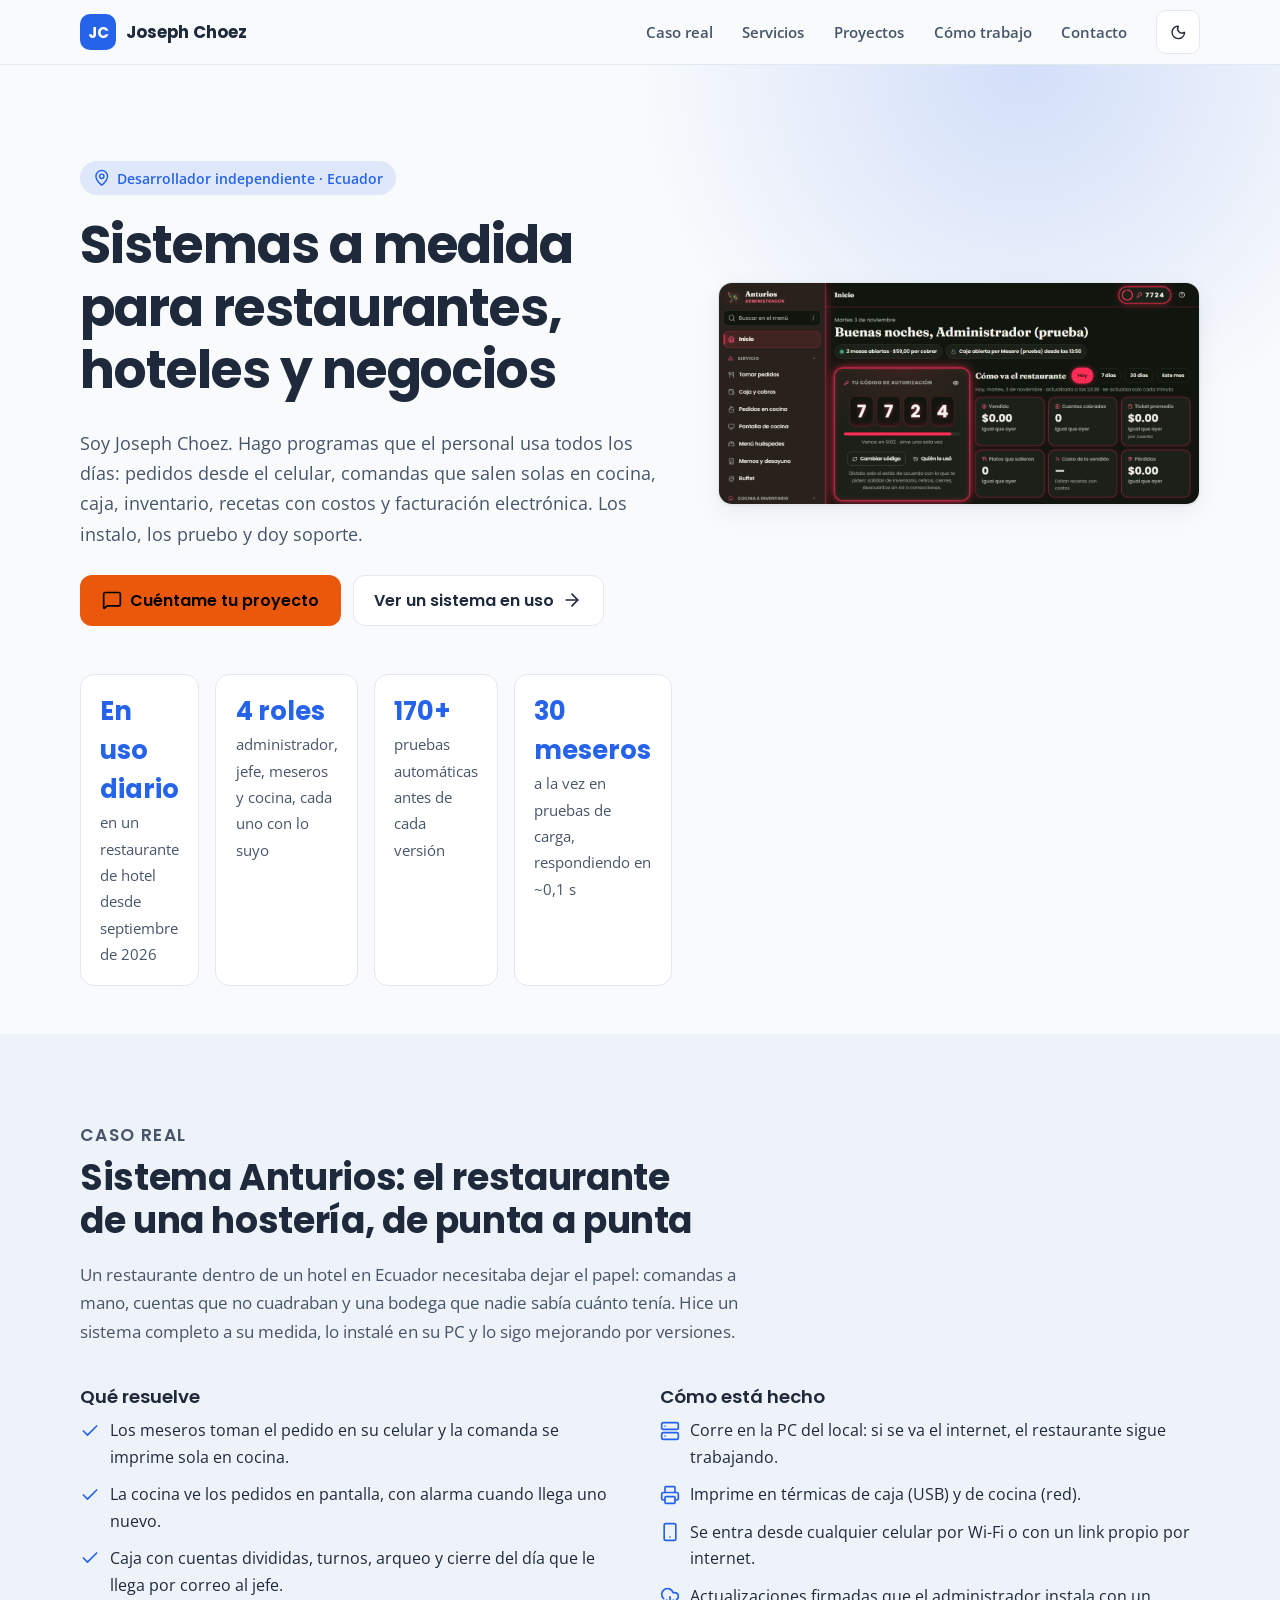
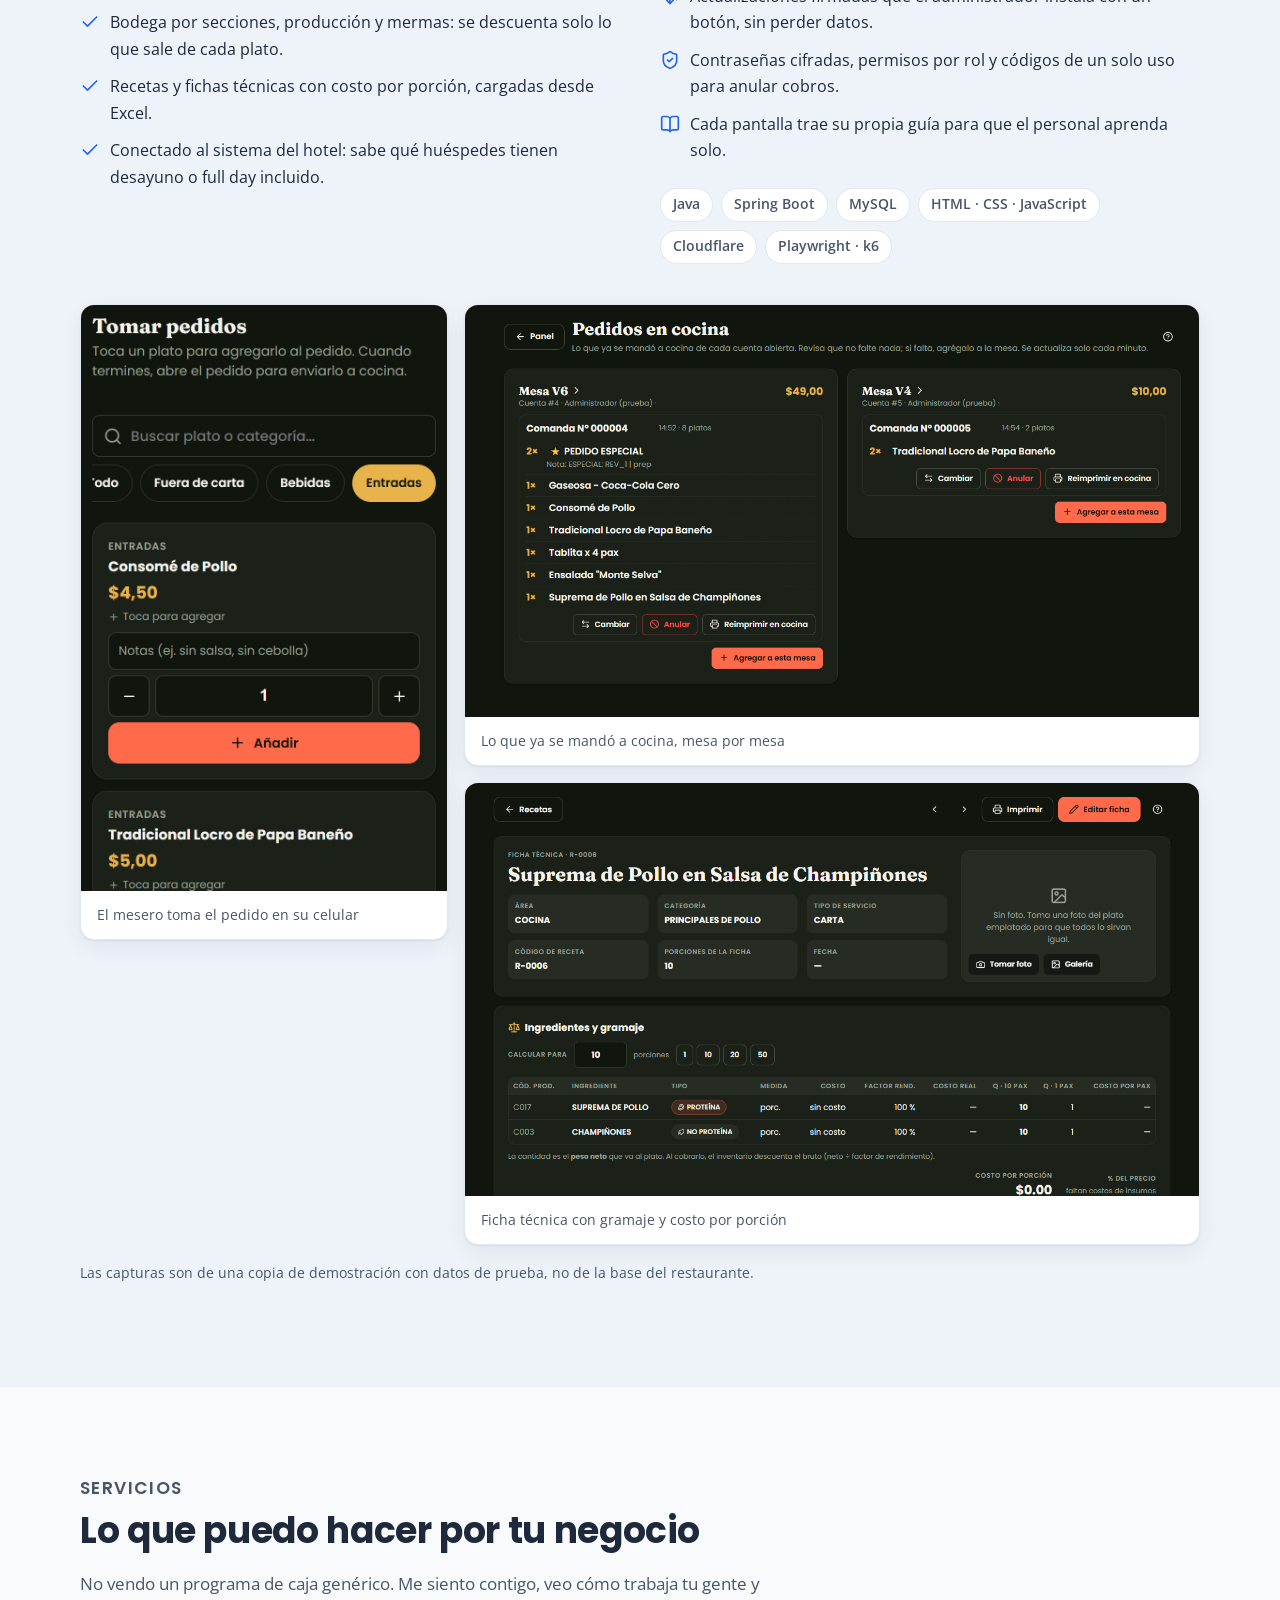
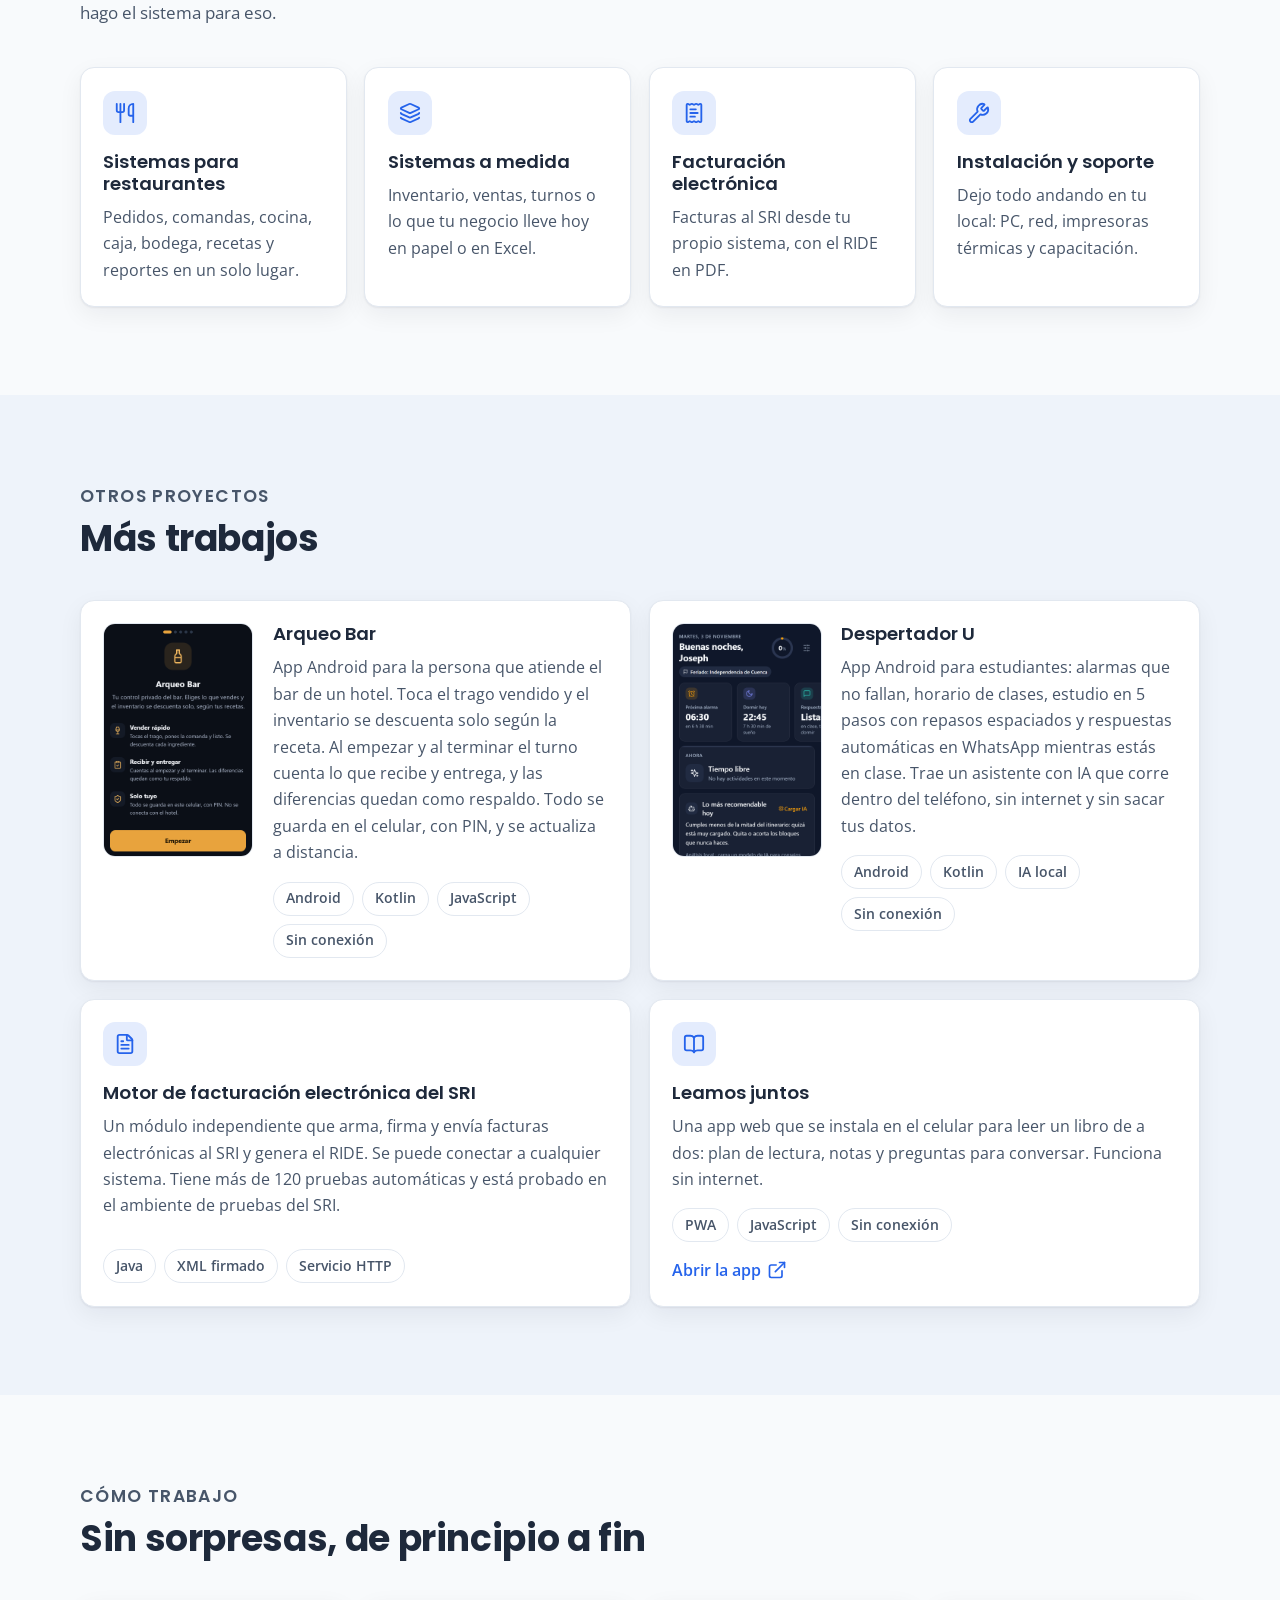
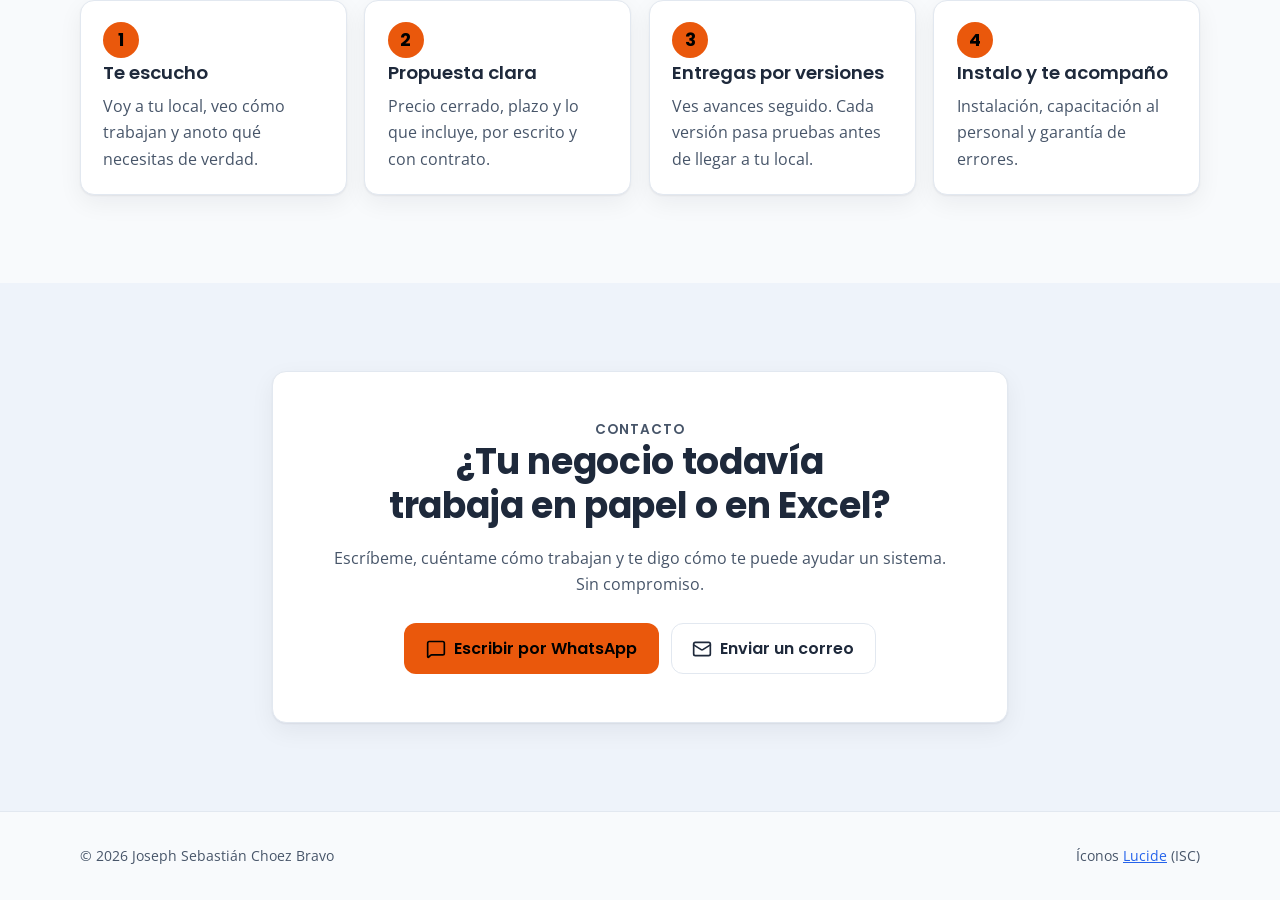
==== commit c47c7801: "Otros proyectos: Arqueo Bar y Despertador U Co-Authored-By: Claude Opus 5.5 <noreply@anthropic.com>" ====
--- a/index.html
+++ b/index.html
@@ -195,7 +195,25 @@
       <p class="antetitulo">Otros proyectos</p>
       <h2>Más trabajos</h2>
     </div>
-    <div class="rejilla r2">
+    <div class="rejilla r2 apps">
+      <article class="tarjeta proyecto con-foto aparece">
+        <img class="proyecto-foto" src="img/arqueo-bar.png" alt="Pantalla de bienvenida de Arqueo Bar: vender rápido, recibir y entregar el bar, todo guardado en el celular con PIN" loading="lazy" width="780" height="1220">
+        <div>
+          <h3>Arqueo Bar</h3>
+          <p>App Android para la persona que atiende el bar de un hotel. Toca el trago vendido y el inventario se descuenta solo según la receta. Al empezar y al terminar el turno cuenta lo que recibe y entrega, y las diferencias quedan como respaldo. Todo se guarda en el celular, con PIN, y se actualiza a distancia.</p>
+          <div class="chips"><span class="chip">Android</span><span class="chip">Kotlin</span><span class="chip">JavaScript</span><span class="chip">Sin conexión</span></div>
+        </div>
+      </article>
+      <article class="tarjeta proyecto con-foto aparece">
+        <img class="proyecto-foto" src="img/despertador.png" alt="Pantalla Hoy de Despertador U: próxima alarma, hora de dormir, respuestas automáticas y recomendación del día" loading="lazy" width="780" height="1220">
+        <div>
+          <h3>Despertador U</h3>
+          <p>App Android para estudiantes: alarmas que no fallan, horario de clases, estudio en 5 pasos con repasos espaciados y respuestas automáticas en WhatsApp mientras estás en clase. Trae un asistente con IA que corre dentro del teléfono, sin internet y sin sacar tus datos.</p>
+          <div class="chips"><span class="chip">Android</span><span class="chip">Kotlin</span><span class="chip">IA local</span><span class="chip">Sin conexión</span></div>
+        </div>
+      </article>
+    </div>
+    <div class="rejilla r2" style="margin-top:1.1rem">
       <article class="tarjeta proyecto aparece">
         <div class="icono-caja"><svg class="ico" aria-hidden="true"><use href="#i-file-text"/></svg></div>
         <h3>Motor de facturación electrónica del SRI</h3>
@@ -235,12 +253,10 @@
       <h2>¿Tu negocio todavía trabaja en papel o en Excel?</h2>
       <p>Escríbeme, cuéntame cómo trabajan y te digo cómo te puede ayudar un sistema. Sin compromiso.</p>
       <div class="acciones">
-        <!-- PENDIENTE: número de WhatsApp (593 + número sin el 0) -->
-        <a class="boton boton-acento" href="https://wa.me/593000000000?text=Hola%20Joseph%2C%20vi%20tu%20p%C3%A1gina%20y%20quiero%20un%20sistema%20para%20mi%20negocio">
+        <a class="boton boton-acento" href="https://wa.me/593989174937?text=Hola%20Joseph%2C%20vi%20tu%20p%C3%A1gina%20y%20quiero%20un%20sistema%20para%20mi%20negocio">
           <svg class="ico" aria-hidden="true"><use href="#i-message-square"/></svg> Escribir por WhatsApp
         </a>
-        <!-- PENDIENTE: correo público -->
-        <a class="boton boton-borde" href="mailto:correo@pendiente.com">
+        <a class="boton boton-borde" href="mailto:josephchoez100@gmail.com">
           <svg class="ico" aria-hidden="true"><use href="#i-mail"/></svg> Enviar un correo
         </a>
       </div>
--- a/css/estilo.css
+++ b/css/estilo.css
@@ -152,6 +152,11 @@
 .proyecto a.enlace { display: inline-flex; align-items: center; gap: .35rem; font-weight: 600; margin-top: .9rem; text-decoration: none; }
 .proyecto a.enlace:hover { text-decoration: underline; }
 
+.proyecto.con-foto { display: grid; grid-template-columns: 150px 1fr; gap: 1.2rem; align-items: start; }
+.proyecto.con-foto .chips { margin-top: 1rem; padding-top: 0; }
+.proyecto-foto { width: 100%; height: auto; border-radius: 12px; border: 1px solid var(--borde); }
+@media (max-width: 560px) { .proyecto.con-foto { grid-template-columns: 1fr; } .proyecto-foto { max-width: 220px; } }
+
 /* Pasos */
 .pasos { counter-reset: paso; }
 .paso { position: relative; padding-top: 3.2rem; }
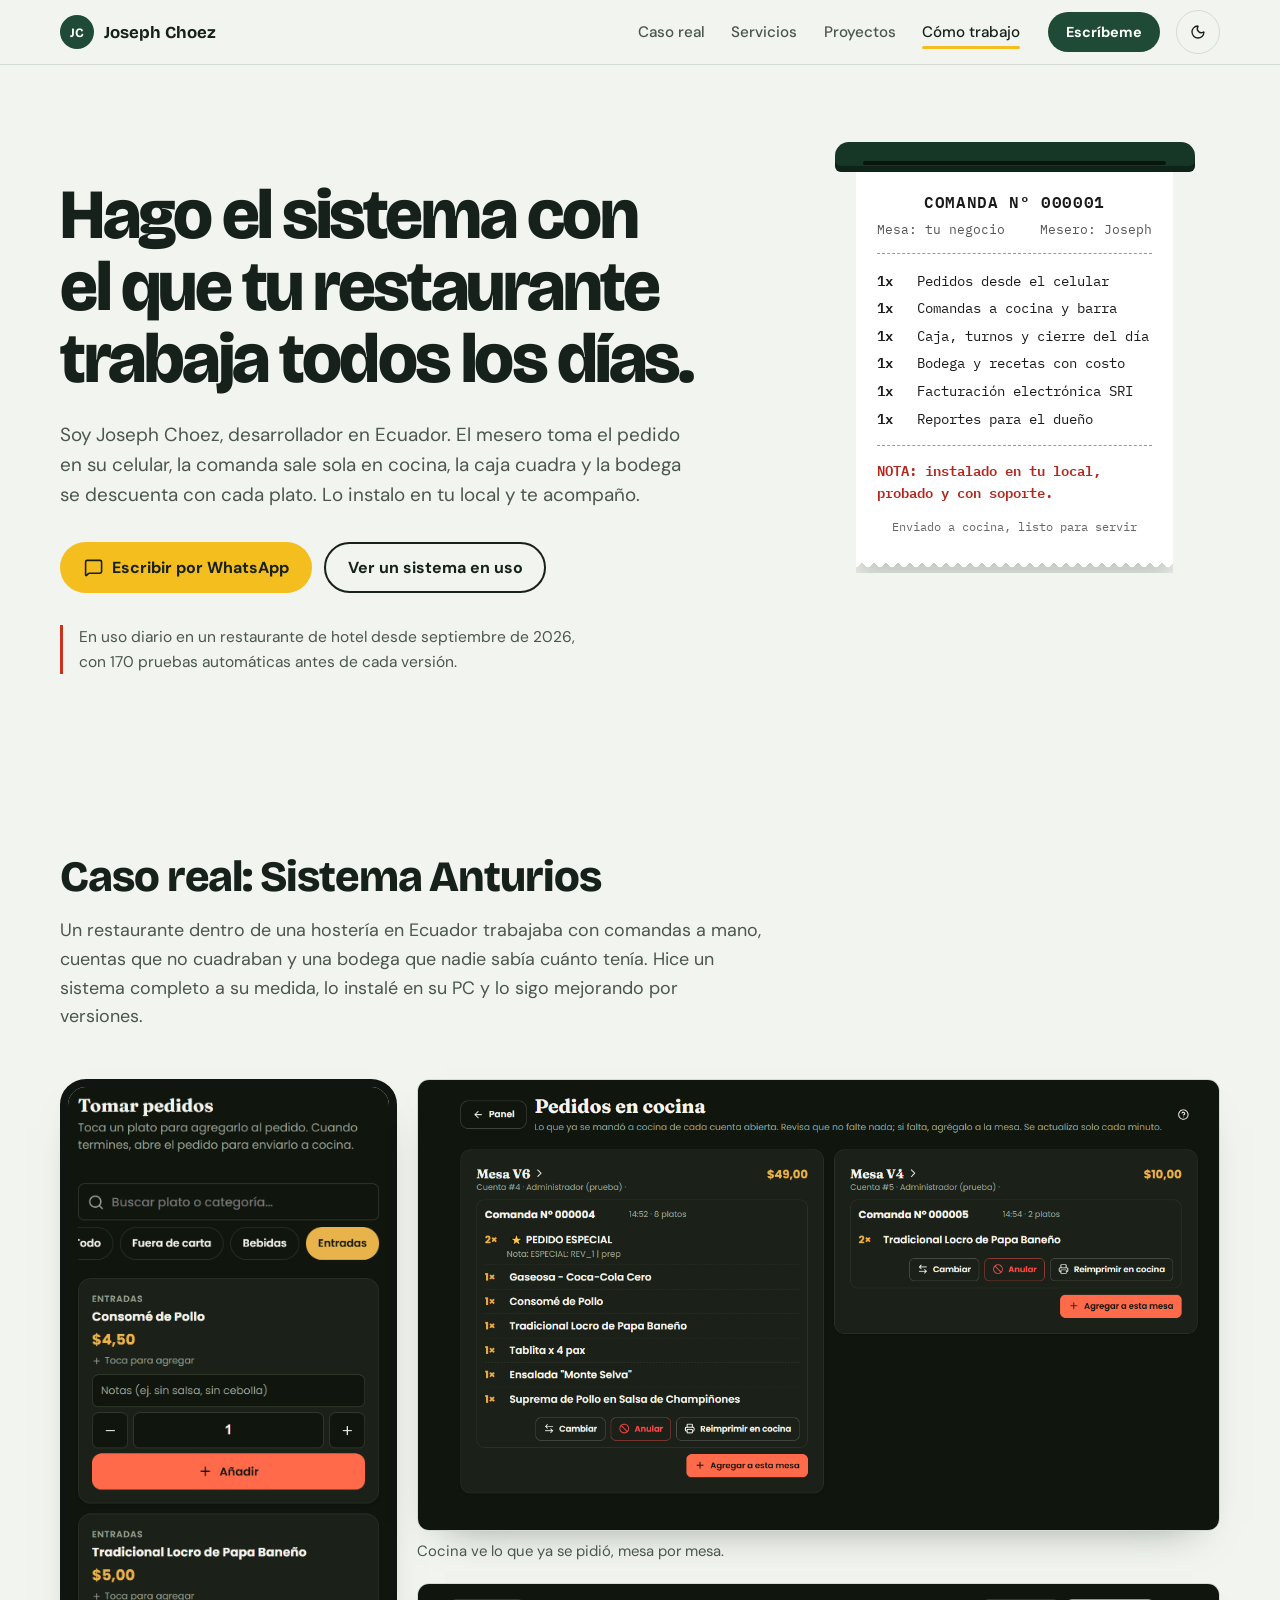
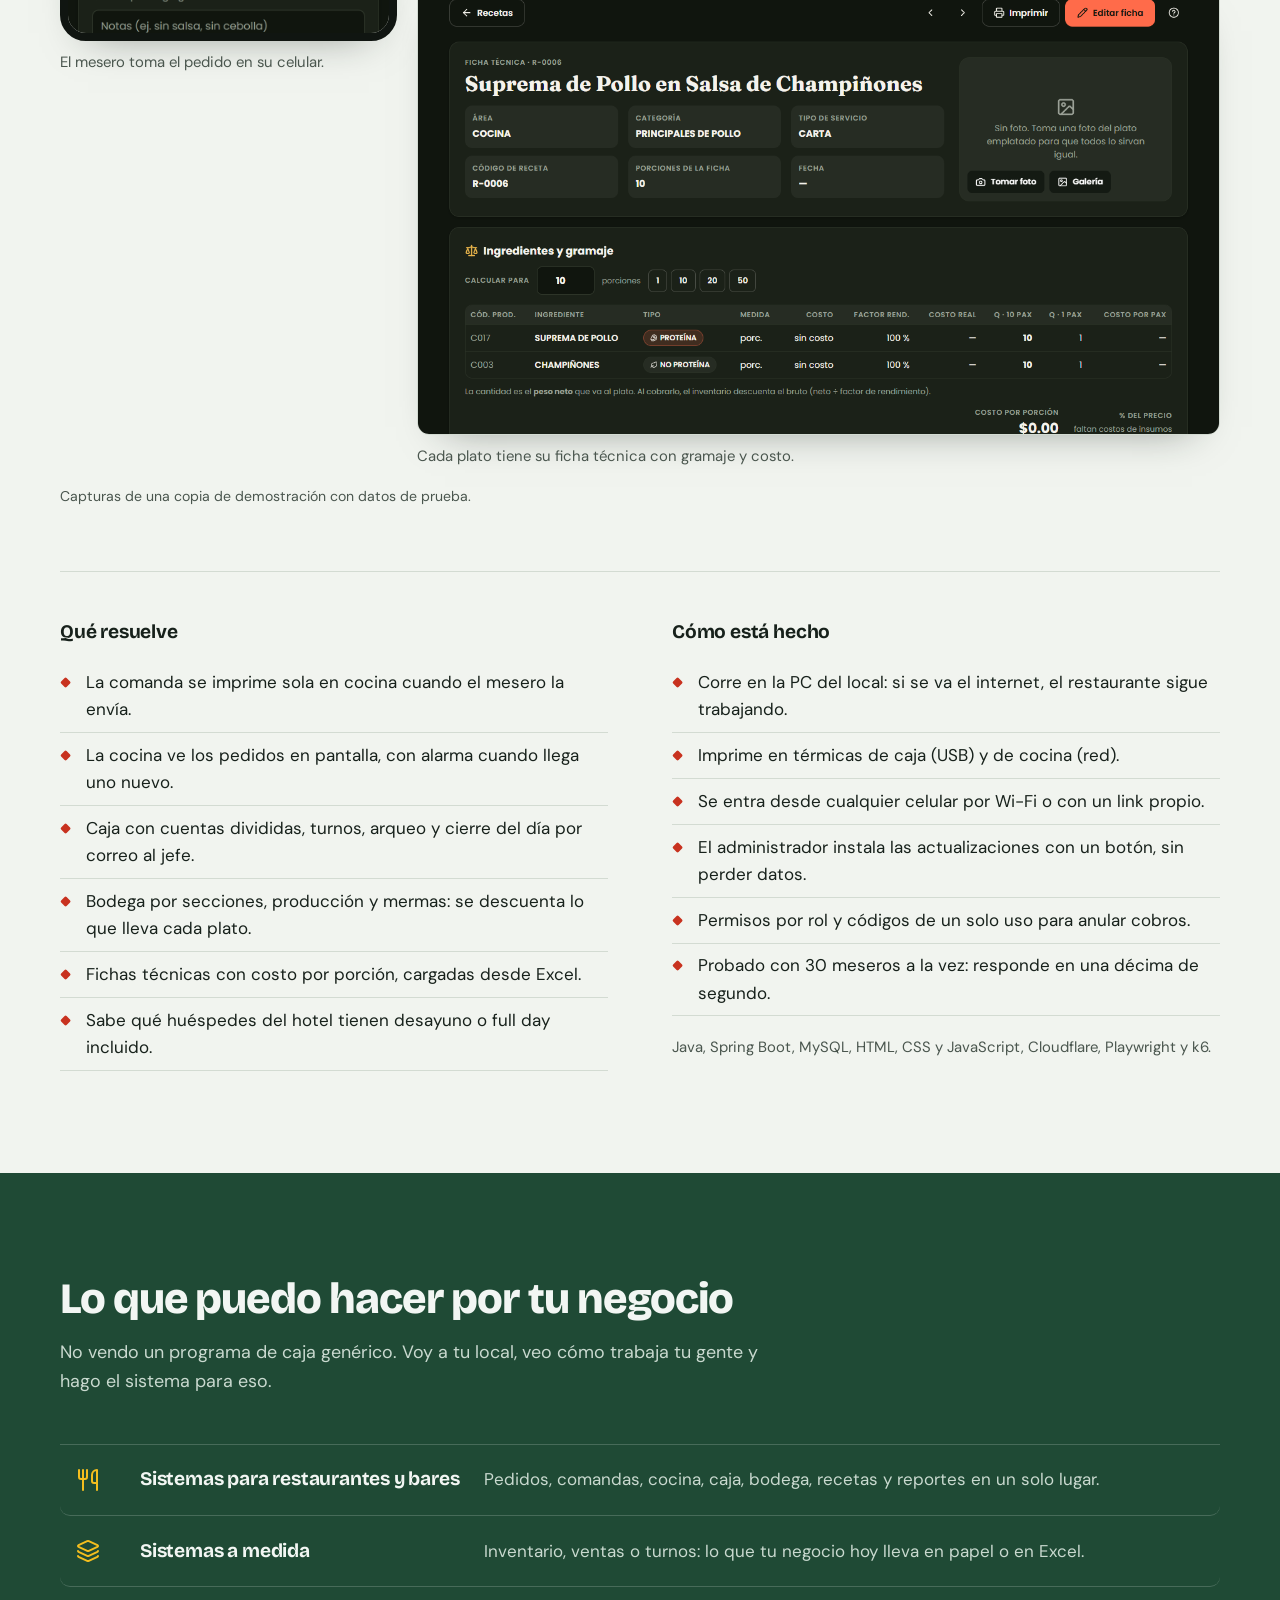
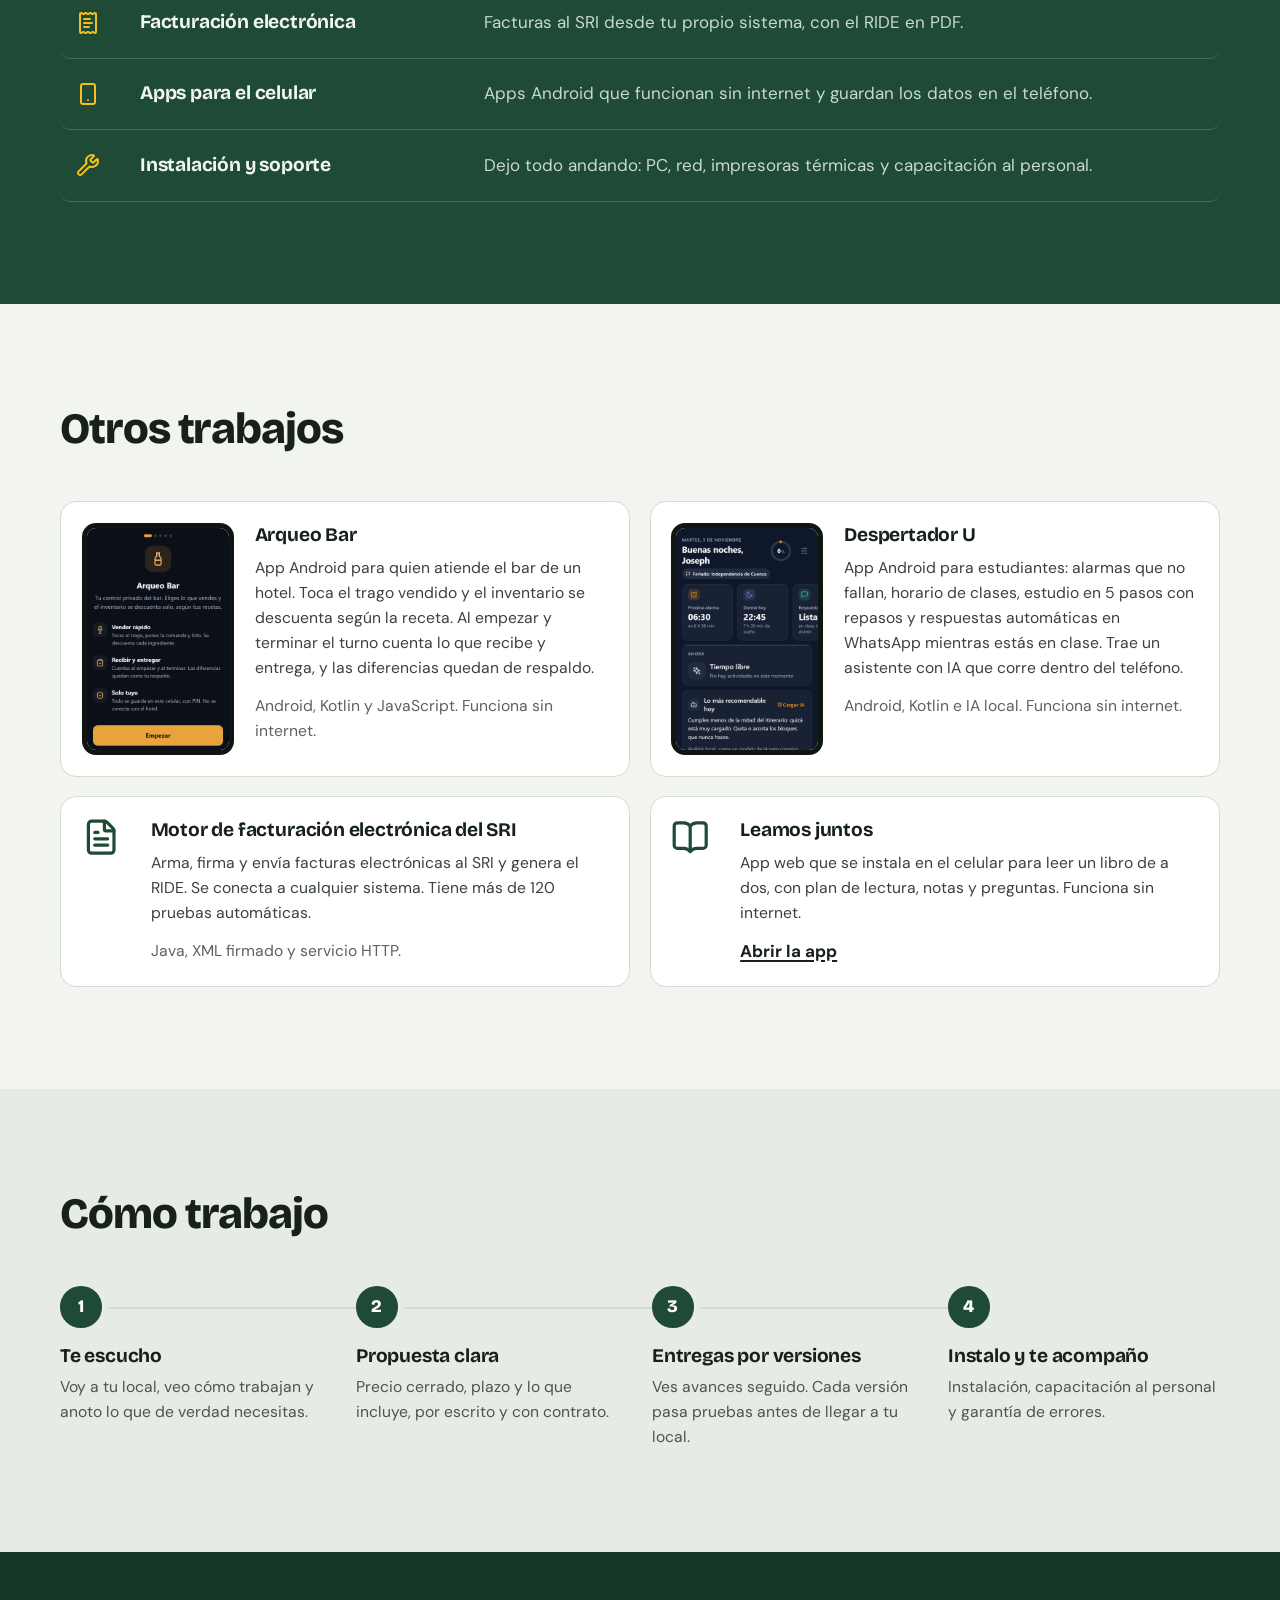
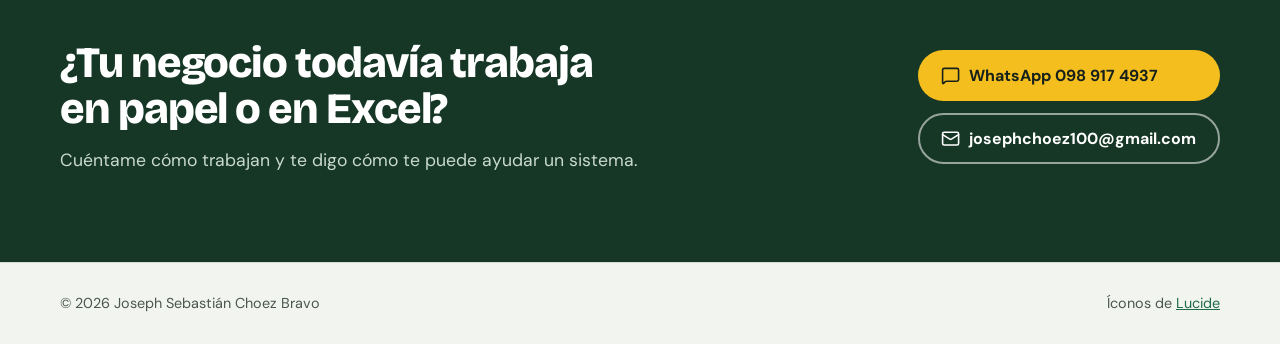
==== commit 7aa0dd18: "Rediseño: comanda que se imprime, paleta de cocina y resaltado por módulo Co-Authored-By: Claude Opu" ====
--- a/index.html
+++ b/index.html
@@ -4,19 +4,18 @@
 <meta charset="utf-8">
 <meta name="viewport" content="width=device-width, initial-scale=1">
 <title>Joseph Choez — Sistemas a medida para restaurantes, hoteles y negocios</title>
-<meta name="description" content="Desarrollo sistemas a medida en Ecuador: pedidos desde el celular, comandas a cocina, caja, inventario, recetas con costos y facturación electrónica del SRI.">
+<meta name="description" content="Hago sistemas a medida en Ecuador: pedidos desde el celular, comandas que salen solas en cocina, caja, inventario, recetas con costos y facturación electrónica del SRI.">
 <meta property="og:title" content="Joseph Choez — Sistemas a medida para restaurantes y hoteles">
-<meta property="og:description" content="Pedidos desde el celular, cocina, caja, inventario y facturación electrónica. Un sistema real, en uso todos los días.">
+<meta property="og:description" content="Pedidos desde el celular, comandas a cocina, caja, inventario y facturación electrónica. Un sistema real, en uso todos los días.">
 <meta property="og:type" content="website">
-<meta property="og:image" content="https://joseph7514.github.io/img/portada.png">
-<meta name="theme-color" content="#2563eb">
+<meta property="og:image" content="https://joseph7514.github.io/img/panel.png">
+<meta name="theme-color" content="#1f4a35">
 <link rel="icon" href="img/favicon.svg" type="image/svg+xml">
 <link rel="preconnect" href="https://fonts.googleapis.com">
 <link rel="preconnect" href="https://fonts.gstatic.com" crossorigin>
-<link href="https://fonts.googleapis.com/css2?family=Open+Sans:wght@400;600&family=Poppins:wght@600;700&display=swap" rel="stylesheet">
+<link href="https://fonts.googleapis.com/css2?family=Bricolage+Grotesque:opsz,wght@12..96,500;12..96,700;12..96,800&family=DM+Sans:opsz,wght@9..40,400;9..40,500;9..40,700&family=IBM+Plex+Mono:wght@400;600&display=swap" rel="stylesheet">
 <link rel="stylesheet" href="css/estilo.css">
 <script>
-  // Tema antes de pintar, para que no parpadee
   (function () {
     var t = localStorage.getItem('tema');
     if (!t) t = matchMedia('(prefers-color-scheme: dark)').matches ? 'oscuro' : 'claro';
@@ -59,9 +58,9 @@
 <a class="saltar" href="#contenido">Saltar al contenido</a>
 
 <header class="barra">
-  <div class="contenedor">
-    <a class="marca" href="#inicio" aria-label="Joseph Choez, inicio">
-      <span class="marca-logo" aria-hidden="true">JC</span>
+  <div class="contenedor barra-fila">
+    <a class="marca" href="#inicio">
+      <span class="marca-sello" aria-hidden="true">JC</span>
       <span>Joseph Choez</span>
     </a>
     <nav aria-label="Secciones">
@@ -70,9 +69,9 @@
         <li><a href="#servicios">Servicios</a></li>
         <li><a href="#proyectos">Proyectos</a></li>
         <li><a href="#como-trabajo">Cómo trabajo</a></li>
-        <li><a href="#contacto">Contacto</a></li>
       </ul>
     </nav>
+    <a class="boton boton-chico" href="#contacto">Escríbeme</a>
     <button class="boton-tema" type="button" id="boton-tema" aria-label="Cambiar entre tema claro y oscuro">
       <svg class="ico luna" aria-hidden="true"><use href="#i-moon"/></svg>
       <svg class="ico sol" aria-hidden="true"><use href="#i-sun"/></svg>
@@ -83,183 +82,190 @@
 <main id="contenido">
 
 <section class="portada" id="inicio">
+  <div class="contenedor portada-rejilla">
+    <div class="portada-texto">
+      <h1>Hago el sistema con el que tu restaurante trabaja todos los días.</h1>
+      <p class="bajada">Soy Joseph Choez, desarrollador en Ecuador. El mesero toma el pedido en su celular, la comanda sale sola en cocina, la caja cuadra y la bodega se descuenta con cada plato. Lo instalo en tu local y te acompaño.</p>
+      <div class="acciones">
+        <a class="boton boton-principal" href="https://wa.me/593989174937?text=Hola%20Joseph%2C%20vi%20tu%20p%C3%A1gina%20y%20quiero%20un%20sistema%20para%20mi%20negocio">
+          <svg class="ico" aria-hidden="true"><use href="#i-message-square"/></svg> Escribir por WhatsApp
+        </a>
+        <a class="boton boton-linea" href="#anturios">Ver un sistema en uso</a>
+      </div>
+      <p class="hechos">En uso diario en un restaurante de hotel desde septiembre de 2026, con 170 pruebas automáticas antes de cada versión.</p>
+    </div>
+
+    <div class="impresora" aria-label="Comanda de ejemplo con lo que incluye un sistema">
+      <div class="impresora-boca" aria-hidden="true"></div>
+      <div class="ticket-marco">
+        <div class="ticket">
+          <p class="t-cabeza">COMANDA Nº 000001</p>
+          <p class="t-meta"><span>Mesa: tu negocio</span><span>Mesero: Joseph</span></p>
+          <hr>
+          <ul class="t-items">
+            <li><b>1x</b> Pedidos desde el celular</li>
+            <li><b>1x</b> Comandas a cocina y barra</li>
+            <li><b>1x</b> Caja, turnos y cierre del día</li>
+            <li><b>1x</b> Bodega y recetas con costo</li>
+            <li><b>1x</b> Facturación electrónica SRI</li>
+            <li><b>1x</b> Reportes para el dueño</li>
+          </ul>
+          <hr>
+          <p class="t-nota">NOTA: instalado en tu local, probado y con soporte.</p>
+          <p class="t-pie">Enviado a cocina, listo para servir</p>
+        </div>
+      </div>
+    </div>
+  </div>
+</section>
+
+<section class="seccion" id="anturios">
   <div class="contenedor">
-    <div>
-      <span class="etiqueta"><svg class="ico" aria-hidden="true"><use href="#i-map-pin"/></svg> Desarrollador independiente · Ecuador</span>
-      <h1>Sistemas a medida para restaurantes, hoteles y negocios</h1>
-      <p class="bajada">Soy Joseph Choez. Hago programas que el personal usa todos los días: pedidos desde el celular, comandas que salen solas en cocina, caja, inventario, recetas con costos y facturación electrónica. Los instalo, los pruebo y doy soporte.</p>
-      <div class="acciones">
-        <a class="boton boton-acento" href="#contacto">
-          <svg class="ico" aria-hidden="true"><use href="#i-message-square"/></svg> Cuéntame tu proyecto
-        </a>
-        <a class="boton boton-borde" href="#anturios">
-          Ver un sistema en uso <svg class="ico" aria-hidden="true"><use href="#i-arrow-right"/></svg>
-        </a>
-      </div>
-    </div>
-    <div class="portada-foto">
-      <img src="img/panel.png" alt="Panel del administrador del sistema Anturios con el menú lateral y los accesos a ventas, cocina, bodega y reportes" width="1280" height="590">
-    </div>
-  </div>
-  <div class="contenedor">
-    <div class="cifras">
-      <div class="cifra"><strong>En uso diario</strong><span>en un restaurante de hotel desde septiembre de 2026</span></div>
-      <div class="cifra"><strong>4 roles</strong><span>administrador, jefe, meseros y cocina, cada uno con lo suyo</span></div>
-      <div class="cifra"><strong>170+</strong><span>pruebas automáticas antes de cada versión</span></div>
-      <div class="cifra"><strong>30 meseros</strong><span>a la vez en pruebas de carga, respondiendo en ~0,1 s</span></div>
-    </div>
-  </div>
-</section>
-
-<section class="seccion seccion-alt" id="anturios">
-  <div class="contenedor">
-    <div class="seccion-cabeza aparece">
-      <p class="antetitulo">Caso real</p>
-      <h2>Sistema Anturios: el restaurante de una hostería, de punta a punta</h2>
-      <p>Un restaurante dentro de un hotel en Ecuador necesitaba dejar el papel: comandas a mano, cuentas que no cuadraban y una bodega que nadie sabía cuánto tenía. Hice un sistema completo a su medida, lo instalé en su PC y lo sigo mejorando por versiones.</p>
-    </div>
+    <div class="cabeza">
+      <h2>Caso real: Sistema Anturios</h2>
+      <p>Un restaurante dentro de una hostería en Ecuador trabajaba con comandas a mano, cuentas que no cuadraban y una bodega que nadie sabía cuánto tenía. Hice un sistema completo a su medida, lo instalé en su PC y lo sigo mejorando por versiones.</p>
+    </div>
+
+    <div class="galeria">
+      <figure class="celular"><img src="img/mesero.png" alt="Celular del mesero tomando un pedido: platos de la carta con precio, notas para cocina y botón Añadir" loading="lazy" width="780" height="1348"><figcaption>El mesero toma el pedido en su celular.</figcaption></figure>
+      <figure><img src="img/cocina.png" alt="Pedidos en cocina por mesa, con cada comanda y sus platos y botones para cambiar, anular o reimprimir" loading="lazy" width="1280" height="700"><figcaption>Cocina ve lo que ya se pidió, mesa por mesa.</figcaption></figure>
+      <figure><img src="img/recetas.png" alt="Ficha técnica de un plato con ingredientes, gramaje, factor de rendimiento y costo por porción" loading="lazy" width="1280" height="800"><figcaption>Cada plato tiene su ficha técnica con gramaje y costo.</figcaption></figure>
+    </div>
+    <p class="nota">Capturas de una copia de demostración con datos de prueba.</p>
 
     <div class="caso">
-      <div class="aparece">
+      <div>
         <h3>Qué resuelve</h3>
         <ul class="lista">
-          <li><svg class="ico" aria-hidden="true"><use href="#i-check"/></svg><span>Los meseros toman el pedido en su celular y la comanda se imprime sola en cocina.</span></li>
-          <li><svg class="ico" aria-hidden="true"><use href="#i-check"/></svg><span>La cocina ve los pedidos en pantalla, con alarma cuando llega uno nuevo.</span></li>
-          <li><svg class="ico" aria-hidden="true"><use href="#i-check"/></svg><span>Caja con cuentas divididas, turnos, arqueo y cierre del día que le llega por correo al jefe.</span></li>
-          <li><svg class="ico" aria-hidden="true"><use href="#i-check"/></svg><span>Bodega por secciones, producción y mermas: se descuenta solo lo que sale de cada plato.</span></li>
-          <li><svg class="ico" aria-hidden="true"><use href="#i-check"/></svg><span>Recetas y fichas técnicas con costo por porción, cargadas desde Excel.</span></li>
-          <li><svg class="ico" aria-hidden="true"><use href="#i-check"/></svg><span>Conectado al sistema del hotel: sabe qué huéspedes tienen desayuno o full day incluido.</span></li>
+          <li>La comanda se imprime sola en cocina cuando el mesero la envía.</li>
+          <li>La cocina ve los pedidos en pantalla, con alarma cuando llega uno nuevo.</li>
+          <li>Caja con cuentas divididas, turnos, arqueo y cierre del día por correo al jefe.</li>
+          <li>Bodega por secciones, producción y mermas: se descuenta lo que lleva cada plato.</li>
+          <li>Fichas técnicas con costo por porción, cargadas desde Excel.</li>
+          <li>Sabe qué huéspedes del hotel tienen desayuno o full day incluido.</li>
         </ul>
       </div>
-      <div class="aparece">
+      <div>
         <h3>Cómo está hecho</h3>
         <ul class="lista">
-          <li><svg class="ico" aria-hidden="true"><use href="#i-server"/></svg><span>Corre en la PC del local: si se va el internet, el restaurante sigue trabajando.</span></li>
-          <li><svg class="ico" aria-hidden="true"><use href="#i-printer"/></svg><span>Imprime en térmicas de caja (USB) y de cocina (red).</span></li>
-          <li><svg class="ico" aria-hidden="true"><use href="#i-smartphone"/></svg><span>Se entra desde cualquier celular por Wi-Fi o con un link propio por internet.</span></li>
-          <li><svg class="ico" aria-hidden="true"><use href="#i-cloud-download"/></svg><span>Actualizaciones firmadas que el administrador instala con un botón, sin perder datos.</span></li>
-          <li><svg class="ico" aria-hidden="true"><use href="#i-shield-check"/></svg><span>Contraseñas cifradas, permisos por rol y códigos de un solo uso para anular cobros.</span></li>
-          <li><svg class="ico" aria-hidden="true"><use href="#i-book-open"/></svg><span>Cada pantalla trae su propia guía para que el personal aprenda solo.</span></li>
+          <li>Corre en la PC del local: si se va el internet, el restaurante sigue trabajando.</li>
+          <li>Imprime en térmicas de caja (USB) y de cocina (red).</li>
+          <li>Se entra desde cualquier celular por Wi-Fi o con un link propio.</li>
+          <li>El administrador instala las actualizaciones con un botón, sin perder datos.</li>
+          <li>Permisos por rol y códigos de un solo uso para anular cobros.</li>
+          <li>Probado con 30 meseros a la vez: responde en una décima de segundo.</li>
         </ul>
-        <div class="chips" aria-label="Tecnologías">
-          <span class="chip">Java</span><span class="chip">Spring Boot</span><span class="chip">MySQL</span>
-          <span class="chip">HTML · CSS · JavaScript</span><span class="chip">Cloudflare</span><span class="chip">Playwright · k6</span>
-        </div>
+        <p class="tecnologias">Java, Spring Boot, MySQL, HTML, CSS y JavaScript, Cloudflare, Playwright y k6.</p>
       </div>
     </div>
-
-    <div class="galeria">
-      <figure class="aparece celular"><img src="img/mesero.png" alt="Celular del mesero tomando un pedido: platos de la carta con precio, notas para cocina y botón Añadir" loading="lazy" width="780" height="1348"><figcaption>El mesero toma el pedido en su celular</figcaption></figure>
-      <figure class="aparece"><img src="img/cocina.png" alt="Pedidos en cocina por mesa, con cada comanda y sus platos y botones para cambiar, anular o reimprimir" loading="lazy" width="1280" height="700"><figcaption>Lo que ya se mandó a cocina, mesa por mesa</figcaption></figure>
-      <figure class="aparece"><img src="img/recetas.png" alt="Ficha técnica de un plato con ingredientes, gramaje, factor de rendimiento y costo por porción" loading="lazy" width="1280" height="800"><figcaption>Ficha técnica con gramaje y costo por porción</figcaption></figure>
-    </div>
-    <p class="nota">Las capturas son de una copia de demostración con datos de prueba, no de la base del restaurante.</p>
-  </div>
-</section>
-
-<section class="seccion" id="servicios">
+  </div>
+</section>
+
+<section class="seccion seccion-verde" id="servicios">
   <div class="contenedor">
-    <div class="seccion-cabeza aparece">
-      <p class="antetitulo">Servicios</p>
+    <div class="cabeza">
       <h2>Lo que puedo hacer por tu negocio</h2>
-      <p>No vendo un programa de caja genérico. Me siento contigo, veo cómo trabaja tu gente y hago el sistema para eso.</p>
-    </div>
-    <div class="rejilla r4">
-      <article class="tarjeta aparece">
-        <div class="icono-caja"><svg class="ico" aria-hidden="true"><use href="#i-utensils"/></svg></div>
-        <h3>Sistemas para restaurantes</h3>
+      <p>No vendo un programa de caja genérico. Voy a tu local, veo cómo trabaja tu gente y hago el sistema para eso.</p>
+    </div>
+    <ul class="servicios">
+      <li class="modulo" tabindex="0">
+        <svg class="ico" aria-hidden="true"><use href="#i-utensils"/></svg>
+        <h3>Sistemas para restaurantes y bares</h3>
         <p>Pedidos, comandas, cocina, caja, bodega, recetas y reportes en un solo lugar.</p>
-      </article>
-      <article class="tarjeta aparece">
-        <div class="icono-caja"><svg class="ico" aria-hidden="true"><use href="#i-layers"/></svg></div>
+      </li>
+      <li class="modulo" tabindex="0">
+        <svg class="ico" aria-hidden="true"><use href="#i-layers"/></svg>
         <h3>Sistemas a medida</h3>
-        <p>Inventario, ventas, turnos o lo que tu negocio lleve hoy en papel o en Excel.</p>
-      </article>
-      <article class="tarjeta aparece">
-        <div class="icono-caja"><svg class="ico" aria-hidden="true"><use href="#i-receipt-text"/></svg></div>
+        <p>Inventario, ventas o turnos: lo que tu negocio hoy lleva en papel o en Excel.</p>
+      </li>
+      <li class="modulo" tabindex="0">
+        <svg class="ico" aria-hidden="true"><use href="#i-receipt-text"/></svg>
         <h3>Facturación electrónica</h3>
         <p>Facturas al SRI desde tu propio sistema, con el RIDE en PDF.</p>
-      </article>
-      <article class="tarjeta aparece">
-        <div class="icono-caja"><svg class="ico" aria-hidden="true"><use href="#i-wrench"/></svg></div>
+      </li>
+      <li class="modulo" tabindex="0">
+        <svg class="ico" aria-hidden="true"><use href="#i-smartphone"/></svg>
+        <h3>Apps para el celular</h3>
+        <p>Apps Android que funcionan sin internet y guardan los datos en el teléfono.</p>
+      </li>
+      <li class="modulo" tabindex="0">
+        <svg class="ico" aria-hidden="true"><use href="#i-wrench"/></svg>
         <h3>Instalación y soporte</h3>
-        <p>Dejo todo andando en tu local: PC, red, impresoras térmicas y capacitación.</p>
-      </article>
-    </div>
-  </div>
-</section>
-
-<section class="seccion seccion-alt" id="proyectos">
+        <p>Dejo todo andando: PC, red, impresoras térmicas y capacitación al personal.</p>
+      </li>
+    </ul>
+  </div>
+</section>
+
+<section class="seccion" id="proyectos">
   <div class="contenedor">
-    <div class="seccion-cabeza aparece">
-      <p class="antetitulo">Otros proyectos</p>
-      <h2>Más trabajos</h2>
-    </div>
-    <div class="rejilla r2 apps">
-      <article class="tarjeta proyecto con-foto aparece">
-        <img class="proyecto-foto" src="img/arqueo-bar.png" alt="Pantalla de bienvenida de Arqueo Bar: vender rápido, recibir y entregar el bar, todo guardado en el celular con PIN" loading="lazy" width="780" height="1220">
+    <div class="cabeza">
+      <h2>Otros trabajos</h2>
+    </div>
+    <div class="proyectos">
+      <article class="modulo proyecto" tabindex="0">
+        <img src="img/arqueo-bar.png" alt="Pantalla de bienvenida de Arqueo Bar: vender rápido, recibir y entregar el bar, todo guardado en el celular con PIN" loading="lazy" width="780" height="1220">
         <div>
           <h3>Arqueo Bar</h3>
-          <p>App Android para la persona que atiende el bar de un hotel. Toca el trago vendido y el inventario se descuenta solo según la receta. Al empezar y al terminar el turno cuenta lo que recibe y entrega, y las diferencias quedan como respaldo. Todo se guarda en el celular, con PIN, y se actualiza a distancia.</p>
-          <div class="chips"><span class="chip">Android</span><span class="chip">Kotlin</span><span class="chip">JavaScript</span><span class="chip">Sin conexión</span></div>
+          <p>App Android para quien atiende el bar de un hotel. Toca el trago vendido y el inventario se descuenta según la receta. Al empezar y terminar el turno cuenta lo que recibe y entrega, y las diferencias quedan de respaldo.</p>
+          <p class="tecnologias">Android, Kotlin y JavaScript. Funciona sin internet.</p>
         </div>
       </article>
-      <article class="tarjeta proyecto con-foto aparece">
-        <img class="proyecto-foto" src="img/despertador.png" alt="Pantalla Hoy de Despertador U: próxima alarma, hora de dormir, respuestas automáticas y recomendación del día" loading="lazy" width="780" height="1220">
+      <article class="modulo proyecto" tabindex="0">
+        <img src="img/despertador.png" alt="Pantalla Hoy de Despertador U: próxima alarma, hora de dormir, respuestas automáticas y recomendación del día" loading="lazy" width="780" height="1220">
         <div>
           <h3>Despertador U</h3>
-          <p>App Android para estudiantes: alarmas que no fallan, horario de clases, estudio en 5 pasos con repasos espaciados y respuestas automáticas en WhatsApp mientras estás en clase. Trae un asistente con IA que corre dentro del teléfono, sin internet y sin sacar tus datos.</p>
-          <div class="chips"><span class="chip">Android</span><span class="chip">Kotlin</span><span class="chip">IA local</span><span class="chip">Sin conexión</span></div>
+          <p>App Android para estudiantes: alarmas que no fallan, horario de clases, estudio en 5 pasos con repasos y respuestas automáticas en WhatsApp mientras estás en clase. Trae un asistente con IA que corre dentro del teléfono.</p>
+          <p class="tecnologias">Android, Kotlin e IA local. Funciona sin internet.</p>
         </div>
       </article>
-    </div>
-    <div class="rejilla r2" style="margin-top:1.1rem">
-      <article class="tarjeta proyecto aparece">
-        <div class="icono-caja"><svg class="ico" aria-hidden="true"><use href="#i-file-text"/></svg></div>
-        <h3>Motor de facturación electrónica del SRI</h3>
-        <p>Un módulo independiente que arma, firma y envía facturas electrónicas al SRI y genera el RIDE. Se puede conectar a cualquier sistema. Tiene más de 120 pruebas automáticas y está probado en el ambiente de pruebas del SRI.</p>
-        <div class="chips"><span class="chip">Java</span><span class="chip">XML firmado</span><span class="chip">Servicio HTTP</span></div>
+      <article class="modulo proyecto sin-foto" tabindex="0">
+        <svg class="ico grande" aria-hidden="true"><use href="#i-file-text"/></svg>
+        <div>
+          <h3>Motor de facturación electrónica del SRI</h3>
+          <p>Arma, firma y envía facturas electrónicas al SRI y genera el RIDE. Se conecta a cualquier sistema. Tiene más de 120 pruebas automáticas.</p>
+          <p class="tecnologias">Java, XML firmado y servicio HTTP.</p>
+        </div>
       </article>
-      <article class="tarjeta proyecto aparece">
-        <div class="icono-caja"><svg class="ico" aria-hidden="true"><use href="#i-book-open"/></svg></div>
-        <h3>Leamos juntos</h3>
-        <p>Una app web que se instala en el celular para leer un libro de a dos: plan de lectura, notas y preguntas para conversar. Funciona sin internet.</p>
-        <div class="chips"><span class="chip">PWA</span><span class="chip">JavaScript</span><span class="chip">Sin conexión</span></div>
-        <a class="enlace" href="https://joseph7514.github.io/leamos-juntos/">Abrir la app <svg class="ico" aria-hidden="true"><use href="#i-external-link"/></svg></a>
+      <article class="modulo proyecto sin-foto" tabindex="0">
+        <svg class="ico grande" aria-hidden="true"><use href="#i-book-open"/></svg>
+        <div>
+          <h3>Leamos juntos</h3>
+          <p>App web que se instala en el celular para leer un libro de a dos, con plan de lectura, notas y preguntas. Funciona sin internet.</p>
+          <a class="enlace" href="https://joseph7514.github.io/leamos-juntos/">Abrir la app</a>
+        </div>
       </article>
     </div>
   </div>
 </section>
 
-<section class="seccion" id="como-trabajo">
+<section class="seccion seccion-alt" id="como-trabajo">
   <div class="contenedor">
-    <div class="seccion-cabeza aparece">
-      <p class="antetitulo">Cómo trabajo</p>
-      <h2>Sin sorpresas, de principio a fin</h2>
-    </div>
-    <div class="rejilla r4 pasos">
-      <article class="tarjeta paso aparece"><h3>Te escucho</h3><p>Voy a tu local, veo cómo trabajan y anoto qué necesitas de verdad.</p></article>
-      <article class="tarjeta paso aparece"><h3>Propuesta clara</h3><p>Precio cerrado, plazo y lo que incluye, por escrito y con contrato.</p></article>
-      <article class="tarjeta paso aparece"><h3>Entregas por versiones</h3><p>Ves avances seguido. Cada versión pasa pruebas antes de llegar a tu local.</p></article>
-      <article class="tarjeta paso aparece"><h3>Instalo y te acompaño</h3><p>Instalación, capacitación al personal y garantía de errores.</p></article>
-    </div>
-  </div>
-</section>
-
-<section class="seccion seccion-alt contacto" id="contacto">
-  <div class="contenedor">
-    <div class="tarjeta aparece">
-      <p class="antetitulo">Contacto</p>
+    <div class="cabeza">
+      <h2>Cómo trabajo</h2>
+    </div>
+    <ol class="pasos">
+      <li><span class="paso-n">1</span><h3>Te escucho</h3><p>Voy a tu local, veo cómo trabajan y anoto lo que de verdad necesitas.</p></li>
+      <li><span class="paso-n">2</span><h3>Propuesta clara</h3><p>Precio cerrado, plazo y lo que incluye, por escrito y con contrato.</p></li>
+      <li><span class="paso-n">3</span><h3>Entregas por versiones</h3><p>Ves avances seguido. Cada versión pasa pruebas antes de llegar a tu local.</p></li>
+      <li><span class="paso-n">4</span><h3>Instalo y te acompaño</h3><p>Instalación, capacitación al personal y garantía de errores.</p></li>
+    </ol>
+  </div>
+</section>
+
+<section class="contacto" id="contacto">
+  <div class="contenedor contacto-fila">
+    <div>
       <h2>¿Tu negocio todavía trabaja en papel o en Excel?</h2>
-      <p>Escríbeme, cuéntame cómo trabajan y te digo cómo te puede ayudar un sistema. Sin compromiso.</p>
-      <div class="acciones">
-        <a class="boton boton-acento" href="https://wa.me/593989174937?text=Hola%20Joseph%2C%20vi%20tu%20p%C3%A1gina%20y%20quiero%20un%20sistema%20para%20mi%20negocio">
-          <svg class="ico" aria-hidden="true"><use href="#i-message-square"/></svg> Escribir por WhatsApp
-        </a>
-        <a class="boton boton-borde" href="mailto:josephchoez100@gmail.com">
-          <svg class="ico" aria-hidden="true"><use href="#i-mail"/></svg> Enviar un correo
-        </a>
-      </div>
+      <p>Cuéntame cómo trabajan y te digo cómo te puede ayudar un sistema.</p>
+    </div>
+    <div class="acciones">
+      <a class="boton boton-principal" href="https://wa.me/593989174937?text=Hola%20Joseph%2C%20vi%20tu%20p%C3%A1gina%20y%20quiero%20un%20sistema%20para%20mi%20negocio">
+        <svg class="ico" aria-hidden="true"><use href="#i-message-square"/></svg> WhatsApp 098 917 4937
+      </a>
+      <a class="boton boton-claro" href="mailto:josephchoez100@gmail.com">
+        <svg class="ico" aria-hidden="true"><use href="#i-mail"/></svg> josephchoez100@gmail.com
+      </a>
     </div>
   </div>
 </section>
@@ -267,9 +273,9 @@
 </main>
 
 <footer class="pie">
-  <div class="contenedor">
+  <div class="contenedor pie-fila">
     <span>© 2026 Joseph Sebastián Choez Bravo</span>
-    <span>Íconos <a href="https://lucide.dev">Lucide</a> (ISC)</span>
+    <span>Íconos de <a href="https://lucide.dev">Lucide</a></span>
   </div>
 </footer>
 
@@ -279,13 +285,20 @@
     document.documentElement.dataset.tema = t;
     localStorage.setItem('tema', t);
   });
+  // Marca en el menú la sección que se está viendo
   if ('IntersectionObserver' in window) {
-    var io = new IntersectionObserver(function (es) {
-      es.forEach(function (e) { if (e.isIntersecting) { e.target.classList.add('visto'); io.unobserve(e.target); } });
-    }, { rootMargin: '0px 0px -10% 0px' });
-    document.querySelectorAll('.aparece').forEach(function (el) { io.observe(el); });
-  } else {
-    document.querySelectorAll('.aparece').forEach(function (el) { el.classList.add('visto'); });
+    var enlaces = {};
+    document.querySelectorAll('.menu a').forEach(function (a) { enlaces[a.getAttribute('href').slice(1)] = a; });
+    var vigia = new IntersectionObserver(function (es) {
+      es.forEach(function (e) {
+        var a = enlaces[e.target.id];
+        if (a && e.isIntersecting) {
+          Object.values(enlaces).forEach(function (x) { x.removeAttribute('aria-current'); });
+          a.setAttribute('aria-current', 'true');
+        }
+      });
+    }, { rootMargin: '-45% 0px -50% 0px' });
+    document.querySelectorAll('main section[id]').forEach(function (s) { vigia.observe(s); });
   }
 </script>
 </body>
--- a/css/estilo.css
+++ b/css/estilo.css
@@ -1,196 +1,231 @@
-/* Joseph Choez — página de presentación. Tokens claro/oscuro. */
+/* Joseph Choez — página de presentación.
+   Paleta de cocina: papel de comanda, verde monte, rojo ají (la tinta roja de las térmicas)
+   y amarillo maracuyá como resaltador de lo que se señala. */
 :root {
-  --primario: #2563eb;
-  --primario-hover: #1d4ed8;
-  --sobre-primario: #ffffff;
-  --acento: #ea580c;
-  --sobre-acento: #000000;
-  --fondo: #f8fafc;
-  --fondo-alt: #eef3fa;
-  --texto: #1e293b;
-  --texto-suave: #475569;
-  --tarjeta: #ffffff;
-  --borde: #e2e8f0;
-  --anillo: #2563eb;
-  --sombra: 0 1px 2px rgb(15 23 42 / .06), 0 8px 24px rgb(15 23 42 / .06);
-  --radio: 14px;
-  --ancho: 1120px;
-  --titulos: "Poppins", system-ui, sans-serif;
-  --cuerpo: "Open Sans", system-ui, sans-serif;
+  --papel: #ffffff;
+  --fondo: #f1f4ef;
+  --fondo-alt: #e6ebe3;
+  --tinta: #17211b;
+  --tinta-suave: #4a564e;
+  --monte: #1f4a35;
+  --monte-hondo: #163626;
+  --aji: #c8321f;
+  --maracuya: #f4be1e;
+  --sobre-maracuya: #17211b;
+  --linea: #d3dbd2;
+  --enlace: #1f6b48;
+
+  --ease-out: cubic-bezier(0.23, 1, 0.32, 1);
+  --display: "Bricolage Grotesque", system-ui, sans-serif;
+  --cuerpo: "DM Sans", system-ui, sans-serif;
+  --mono: "IBM Plex Mono", ui-monospace, monospace;
+  --ancho: 1160px;
   color-scheme: light;
 }
 :root[data-tema="oscuro"] {
-  --primario: #60a5fa;
-  --primario-hover: #93c5fd;
-  --sobre-primario: #0b1220;
-  --acento: #fb923c;
-  --sobre-acento: #000000;
-  --fondo: #0b1220;
-  --fondo-alt: #111a2e;
-  --texto: #e2e8f0;
-  --texto-suave: #a5b4c8;
-  --tarjeta: #131d33;
-  --borde: #24324d;
-  --anillo: #93c5fd;
-  --sombra: 0 1px 2px rgb(0 0 0 / .3), 0 8px 24px rgb(0 0 0 / .25);
+  --papel: #f7f6f0;
+  --fondo: #0f1712;
+  --fondo-alt: #142019;
+  --tinta: #e8eee9;
+  --tinta-suave: #a7b6ac;
+  --monte: #1d4733;
+  --monte-hondo: #0b130e;
+  --aji: #ff7b67;
+  --linea: #26372c;
+  --enlace: #8fd3ad;
   color-scheme: dark;
 }
 
 *, *::before, *::after { box-sizing: border-box; }
-html { scroll-behavior: smooth; scroll-padding-top: 80px; }
-body {
-  margin: 0; background: var(--fondo); color: var(--texto);
-  font: 400 1rem/1.65 var(--cuerpo);
-  -webkit-font-smoothing: antialiased;
-}
-h1, h2, h3 { font-family: var(--titulos); line-height: 1.2; margin: 0 0 .5em; text-wrap: balance; }
-h1 { font-size: clamp(2rem, 4.5vw, 3.25rem); font-weight: 700; letter-spacing: -.02em; }
-h2 { font-size: clamp(1.6rem, 3vw, 2.25rem); font-weight: 700; letter-spacing: -.01em; }
-h3 { font-size: 1.15rem; font-weight: 600; }
-p { margin: 0 0 1em; }
-a { color: var(--primario); }
+html { scroll-behavior: smooth; scroll-padding-top: 76px; }
+body { margin: 0; background: var(--fondo); color: var(--tinta); font: 400 1.0625rem/1.6 var(--cuerpo); -webkit-font-smoothing: antialiased; }
+::selection { background: var(--maracuya); color: var(--sobre-maracuya); }
+h1, h2, h3 { font-family: var(--display); margin: 0; text-wrap: balance; }
+h1 { font-size: clamp(2.4rem, 5.6vw, 4.4rem); font-weight: 800; line-height: 1.02; letter-spacing: -0.035em; font-variation-settings: "opsz" 96; }
+h2 { font-size: clamp(1.8rem, 3.4vw, 2.7rem); font-weight: 800; line-height: 1.08; letter-spacing: -0.025em; }
+h3 { font-size: 1.2rem; font-weight: 700; line-height: 1.25; letter-spacing: -0.01em; }
+p { margin: 0; }
+a { color: var(--enlace); }
 img { max-width: 100%; display: block; }
-:focus-visible { outline: 3px solid var(--anillo); outline-offset: 3px; border-radius: 6px; }
-
-.ico { width: 1.25em; height: 1.25em; fill: none; stroke: currentColor; stroke-width: 2;
-  stroke-linecap: round; stroke-linejoin: round; flex-shrink: 0; }
-
+:focus-visible { outline: 3px solid var(--maracuya); outline-offset: 3px; }
+
+.ico { width: 1.2em; height: 1.2em; fill: none; stroke: currentColor; stroke-width: 2; stroke-linecap: round; stroke-linejoin: round; flex-shrink: 0; }
 .contenedor { width: min(100% - 2.5rem, var(--ancho)); margin-inline: auto; }
-.saltar { position: absolute; left: -999px; top: 0; background: var(--primario); color: var(--sobre-primario);
-  padding: .6rem 1rem; z-index: 100; }
+.saltar { position: absolute; left: -999px; top: 0; z-index: 100; background: var(--maracuya); color: var(--sobre-maracuya); padding: .6rem 1rem; }
 .saltar:focus { left: 1rem; top: 1rem; }
 
 /* Barra */
-.barra { position: sticky; top: 0; z-index: 50; background: color-mix(in srgb, var(--fondo) 82%, transparent);
-  backdrop-filter: blur(12px); border-bottom: 1px solid var(--borde); }
-.barra .contenedor { display: flex; align-items: center; gap: 1rem; min-height: 64px; }
-.marca { display: flex; align-items: center; gap: .6rem; font: 700 1.05rem var(--titulos); color: var(--texto);
-  text-decoration: none; margin-right: auto; }
-.marca-logo { width: 36px; height: 36px; border-radius: 10px; display: grid; place-items: center;
-  background: var(--primario); color: var(--sobre-primario); font-size: .95rem; }
-.menu { display: flex; gap: .25rem; list-style: none; margin: 0; padding: 0; }
-.menu a { color: var(--texto-suave); text-decoration: none; padding: .55rem .8rem; border-radius: 8px;
-  font-weight: 600; font-size: .95rem; transition: color .2s, background .2s; }
-.menu a:hover { color: var(--texto); background: var(--fondo-alt); }
-.boton-tema { width: 44px; height: 44px; border-radius: 10px; border: 1px solid var(--borde); background: var(--tarjeta);
-  color: var(--texto); display: grid; place-items: center; cursor: pointer; transition: background .2s; }
-.boton-tema:hover { background: var(--fondo-alt); }
+.barra { position: sticky; top: 0; z-index: 50; background: color-mix(in srgb, var(--fondo) 88%, transparent); backdrop-filter: blur(10px); border-bottom: 1px solid var(--linea); }
+.barra-fila { display: flex; align-items: center; gap: 1rem; min-height: 64px; }
+.marca { display: flex; align-items: center; gap: .6rem; margin-right: auto; color: var(--tinta); text-decoration: none; font: 700 1.05rem var(--display); }
+.marca-sello { width: 34px; height: 34px; display: grid; place-items: center; border-radius: 50%; background: var(--monte); color: #fff; font-size: .8rem; letter-spacing: .02em; }
+.menu { display: flex; gap: .15rem; list-style: none; margin: 0; padding: 0; }
+.menu a { position: relative; display: block; padding: .5rem .75rem; color: var(--tinta-suave); text-decoration: none; font-weight: 500; font-size: .95rem; transition: color .15s ease; }
+.menu a::after { content: ""; position: absolute; left: .75rem; right: .75rem; bottom: .2rem; height: 3px; border-radius: 2px; background: var(--maracuya);
+  transform: scaleX(0); transform-origin: left; transition: transform .2s var(--ease-out); }
+.menu a[aria-current] { color: var(--tinta); }
+.menu a[aria-current]::after { transform: scaleX(1); }
+@media (hover: hover) and (pointer: fine) { .menu a:hover { color: var(--tinta); } }
+.boton-tema { width: 44px; height: 44px; border-radius: 50%; border: 1px solid var(--linea); background: transparent; color: var(--tinta); display: grid; place-items: center; cursor: pointer; }
 .boton-tema .sol { display: none; }
 :root[data-tema="oscuro"] .boton-tema .sol { display: block; }
 :root[data-tema="oscuro"] .boton-tema .luna { display: none; }
 
-/* Botones */
-.boton { display: inline-flex; align-items: center; gap: .5rem; min-height: 48px; padding: .75rem 1.3rem;
-  border-radius: 12px; font: 600 1rem var(--titulos); text-decoration: none; cursor: pointer;
-  border: 1px solid transparent; transition: background .2s, transform .2s, border-color .2s; }
-.boton:hover { transform: translateY(-1px); }
-.boton-acento { background: var(--acento); color: var(--sobre-acento); }
-.boton-acento:hover { background: color-mix(in srgb, var(--acento) 88%, #fff); }
-.boton-borde { border-color: var(--borde); color: var(--texto); background: var(--tarjeta); }
-.boton-borde:hover { border-color: var(--primario); }
+/* Botones: responden al toque (escala corta al presionar) */
+.boton { display: inline-flex; align-items: center; gap: .55rem; min-height: 50px; padding: .8rem 1.35rem; border-radius: 999px;
+  font: 700 1rem var(--cuerpo); text-decoration: none; cursor: pointer; border: 2px solid transparent;
+  transition: transform .14s var(--ease-out), background-color .15s ease, border-color .15s ease; }
+.boton:active { transform: scale(0.97); }
+.boton-principal { background: var(--maracuya); color: var(--sobre-maracuya); }
+.boton-linea { border-color: var(--tinta); color: var(--tinta); }
+.boton-claro { background: transparent; border-color: rgb(255 255 255 / .55); color: #fff; }
+.boton-chico { min-height: 40px; padding: .45rem 1rem; font-size: .9rem; background: var(--monte); color: #fff; }
+@media (hover: hover) and (pointer: fine) {
+  .boton-principal:hover { background: #ffcb3a; }
+  .boton-linea:hover { background: var(--tinta); color: var(--fondo); }
+  .boton-claro:hover { border-color: #fff; }
+}
 
 /* Portada */
-.portada { padding: clamp(3rem, 8vw, 6rem) 0 3rem; position: relative; overflow: hidden; }
-.portada::before { content: ""; position: absolute; inset: -40% -10% auto auto; width: 60vw; height: 60vw;
-  background: radial-gradient(closest-side, color-mix(in srgb, var(--primario) 18%, transparent), transparent);
-  pointer-events: none; }
-.portada .contenedor { display: grid; grid-template-columns: 1.1fr .9fr; gap: 3rem; align-items: center; position: relative; }
-.etiqueta { display: inline-flex; align-items: center; gap: .45rem; font-weight: 600; font-size: .875rem;
-  color: var(--primario); background: color-mix(in srgb, var(--primario) 12%, transparent);
-  padding: .35rem .8rem; border-radius: 999px; margin-bottom: 1.2rem; }
-.portada .bajada { font-size: 1.15rem; color: var(--texto-suave); max-width: 38rem; }
-.acciones { display: flex; flex-wrap: wrap; gap: .75rem; margin-top: 1.6rem; }
-.portada-foto { border-radius: var(--radio); border: 1px solid var(--borde); box-shadow: var(--sombra);
-  overflow: hidden; background: var(--tarjeta); aspect-ratio: 1280 / 590; }
-.portada-foto img { width: 100%; height: 100%; object-fit: cover; object-position: top left; }
-
-.cifras { display: grid; grid-template-columns: repeat(4, 1fr); gap: 1rem; margin-top: 3rem; }
-.cifra { background: var(--tarjeta); border: 1px solid var(--borde); border-radius: var(--radio); padding: 1.1rem 1.2rem; }
-.cifra strong { display: block; font: 700 1.6rem var(--titulos); color: var(--primario); }
-.cifra span { color: var(--texto-suave); font-size: .92rem; }
+.portada { padding: clamp(2.5rem, 6vw, 5rem) 0 clamp(3rem, 6vw, 5rem); }
+.portada-rejilla { display: grid; grid-template-columns: minmax(0, 1.25fr) minmax(0, .75fr); gap: clamp(2rem, 5vw, 4.5rem); align-items: start; }
+.portada-texto { padding-top: clamp(0rem, 3vw, 2.5rem); }
+.bajada { margin-top: 1.5rem; max-width: 34em; font-size: 1.18rem; color: var(--tinta-suave); }
+.acciones { display: flex; flex-wrap: wrap; gap: .75rem; margin-top: 2rem; }
+.hechos { margin-top: 2rem; max-width: 34em; padding-left: 1rem; border-left: 3px solid var(--aji); color: var(--tinta-suave); font-size: .97rem; }
+
+/* La impresora y su comanda: el único movimiento que pasa solo */
+.impresora { position: relative; max-width: 360px; margin-inline: auto; width: 100%; }
+.impresora-boca { position: relative; z-index: 2; height: 30px; border-radius: 14px 14px 6px 6px; background: var(--monte-hondo);
+  box-shadow: inset 0 -6px 0 rgb(0 0 0 / .35); }
+.impresora-boca::after { content: ""; position: absolute; left: 8%; right: 8%; bottom: 7px; height: 4px; border-radius: 2px; background: #000; opacity: .6; }
+.ticket-marco { overflow: hidden; margin: -8px 6% 0; padding-bottom: 14px; }
+.ticket { position: relative; background: var(--papel); color: #1a1a1a; font: 400 .88rem/1.55 var(--mono); padding: 1.6rem 1.3rem 1.4rem;
+  filter: drop-shadow(0 14px 14px rgb(23 33 27 / .22));
+  animation: imprimir 2.2s steps(22, end) .5s both; }
+/* Borde cortado en zigzag, como el papel que arranca la impresora */
+.ticket::after { content: ""; position: absolute; left: 0; right: 0; bottom: -8px; height: 8px;
+  background: linear-gradient(135deg, var(--papel) 50%, transparent 50%) 0 0 / 12px 8px repeat-x,
+              linear-gradient(-135deg, var(--papel) 50%, transparent 50%) 0 0 / 12px 8px repeat-x; }
+.ticket hr { border: 0; border-top: 1px dashed #9a9a9a; margin: .8rem 0; }
+.t-cabeza { font-weight: 600; font-size: 1.02rem; text-align: center; letter-spacing: .04em; }
+.t-meta { display: flex; justify-content: space-between; gap: 1rem; margin-top: .35rem; font-size: .8rem; color: #555; }
+.t-items { list-style: none; margin: 0; padding: 0; }
+.t-items li { padding: .12rem 0 .12rem 2.3em; text-indent: -2.3em; }
+.t-items b { display: inline-block; width: 2.3em; text-indent: 0; font-weight: 600; }
+.t-nota { color: #b3261e; font-weight: 600; }
+.t-pie { margin-top: .9rem; text-align: center; font-size: .78rem; color: #666; }
+@keyframes imprimir { from { transform: translateY(-100%); } to { transform: translateY(0); } }
 
 /* Secciones */
-.seccion { padding: clamp(3.5rem, 7vw, 5.5rem) 0; }
+.seccion { padding: clamp(3.5rem, 8vw, 6.5rem) 0; }
 .seccion-alt { background: var(--fondo-alt); }
-.seccion-cabeza { max-width: 44rem; margin-bottom: 2.5rem; }
-.seccion-cabeza p { color: var(--texto-suave); font-size: 1.08rem; }
-.antetitulo { font: 600 .85rem var(--titulos); text-transform: uppercase; letter-spacing: .08em; color: var(--acento); margin-bottom: .5rem; }
-
-.rejilla { display: grid; gap: 1.1rem; }
-.r2 { grid-template-columns: repeat(2, 1fr); }
-.r3 { grid-template-columns: repeat(3, 1fr); }
-.r4 { grid-template-columns: repeat(4, 1fr); }
-
-.tarjeta { background: var(--tarjeta); border: 1px solid var(--borde); border-radius: var(--radio); padding: 1.4rem;
-  box-shadow: var(--sombra); }
-.tarjeta p { color: var(--texto-suave); margin: 0; }
-.tarjeta .icono-caja { width: 44px; height: 44px; border-radius: 12px; display: grid; place-items: center; margin-bottom: 1rem;
-  background: color-mix(in srgb, var(--primario) 12%, transparent); color: var(--primario); }
-.tarjeta .icono-caja .ico { width: 22px; height: 22px; }
-
-/* Caso Anturios */
-.caso { display: grid; grid-template-columns: 1fr 1fr; gap: 2.5rem; align-items: start; margin-bottom: 2.5rem; }
-.caso .lista { list-style: none; padding: 0; margin: 0; display: grid; gap: .7rem; }
-.caso .lista li { display: flex; gap: .65rem; align-items: flex-start; }
-.caso .lista .ico { color: var(--primario); margin-top: .2rem; }
-.galeria { display: grid; grid-template-columns: minmax(0, .5fr) minmax(0, 1fr); gap: 1rem; margin-top: 2.5rem; }
-.galeria figure { margin: 0; background: var(--tarjeta); border: 1px solid var(--borde); border-radius: var(--radio);
-  overflow: hidden; box-shadow: var(--sombra); display: flex; flex-direction: column; }
-.galeria img { aspect-ratio: 16 / 9; object-fit: cover; object-position: top left; width: 100%; height: auto; }
+.cabeza { max-width: 44rem; margin-bottom: clamp(2rem, 4vw, 3rem); }
+.cabeza p { margin-top: 1rem; font-size: 1.12rem; color: var(--tinta-suave); }
+
+/* Caso real */
+.galeria { display: grid; grid-template-columns: minmax(0, .42fr) minmax(0, 1fr); grid-template-rows: auto auto; gap: 1.2rem; align-items: start; }
+.galeria figure { margin: 0; }
+.galeria img { width: 100%; height: auto; border-radius: 12px; border: 1px solid var(--linea); aspect-ratio: 16 / 9; object-fit: cover; object-position: top left; box-shadow: 0 20px 40px -28px rgb(23 33 27 / .5); }
 .galeria .celular { grid-row: span 2; }
-.galeria .celular img { aspect-ratio: 780 / 1250; object-position: top center; }
-.galeria { align-items: start; }
-.galeria figcaption { padding: .75rem 1rem; font-size: .9rem; color: var(--texto-suave); }
-.chips { display: flex; flex-wrap: wrap; gap: .5rem; margin-top: 1.5rem; }
-.chip { font-size: .85rem; font-weight: 600; padding: .3rem .75rem; border-radius: 999px; border: 1px solid var(--borde);
-  background: var(--tarjeta); color: var(--texto-suave); }
-.nota { font-size: .9rem; color: var(--texto-suave); margin-top: 1rem; }
-
-/* Proyectos */
-.proyecto { display: flex; flex-direction: column; }
-.proyecto .chips { margin-top: auto; padding-top: 1rem; }
-.proyecto a.enlace { display: inline-flex; align-items: center; gap: .35rem; font-weight: 600; margin-top: .9rem; text-decoration: none; }
-.proyecto a.enlace:hover { text-decoration: underline; }
-
-.proyecto.con-foto { display: grid; grid-template-columns: 150px 1fr; gap: 1.2rem; align-items: start; }
-.proyecto.con-foto .chips { margin-top: 1rem; padding-top: 0; }
-.proyecto-foto { width: 100%; height: auto; border-radius: 12px; border: 1px solid var(--borde); }
-@media (max-width: 560px) { .proyecto.con-foto { grid-template-columns: 1fr; } .proyecto-foto { max-width: 220px; } }
-
-/* Pasos */
-.pasos { counter-reset: paso; }
-.paso { position: relative; padding-top: 3.2rem; }
-.paso::before { counter-increment: paso; content: counter(paso); position: absolute; top: 1.3rem; left: 1.4rem;
-  font: 700 1.1rem var(--titulos); width: 36px; height: 36px; border-radius: 50%; display: grid; place-items: center;
-  background: var(--acento); color: var(--sobre-acento); }
-.paso h3 { margin-top: .6rem; }
+.galeria .celular img { aspect-ratio: 780 / 1300; object-position: top center; border-radius: 26px; border: 8px solid #101511; }
+.galeria figcaption { margin-top: .6rem; font-size: .93rem; color: var(--tinta-suave); }
+.nota { margin-top: 1rem; font-size: .88rem; color: var(--tinta-suave); }
+.caso { display: grid; grid-template-columns: 1fr 1fr; gap: clamp(2rem, 5vw, 4rem); margin-top: clamp(2.5rem, 5vw, 4rem); padding-top: clamp(2rem, 4vw, 3rem); border-top: 1px solid var(--linea); }
+.lista { list-style: none; margin: 1rem 0 0; padding: 0; }
+.lista li { position: relative; padding: .55rem 0 .55rem 1.6rem; border-bottom: 1px solid var(--linea); }
+.lista li::before { content: ""; position: absolute; left: 0; top: 1.05rem; width: .7rem; height: .7rem; border-radius: 2px; background: var(--aji); transform: rotate(45deg) scale(.7); }
+.tecnologias { margin-top: 1.2rem; font-size: .93rem; color: var(--tinta-suave); }
+
+/* Módulos: el resaltador maracuyá pasa por debajo del que señalas o tocas */
+.modulo { position: relative; isolation: isolate; cursor: default; }
+.modulo::before { content: ""; position: absolute; inset: 0; z-index: -1; border-radius: inherit; background: var(--maracuya);
+  transform: scaleX(0); transform-origin: left center; transition: transform .22s var(--ease-out); }
+.modulo:focus-visible { outline-offset: 4px; }
+.modulo:focus-visible::before, .modulo:active::before { transform: scaleX(1); }
+@media (hover: hover) and (pointer: fine) { .modulo:hover::before { transform: scaleX(1); } }
+
+/* Servicios, sobre verde monte */
+.seccion-verde { background: var(--monte); color: #f2f6f3; }
+.seccion-verde .cabeza p { color: #c9d9cf; }
+.servicios { list-style: none; margin: 0; padding: 0; border-top: 1px solid rgb(255 255 255 / .18); }
+.servicios .modulo { display: grid; grid-template-columns: 2.5rem minmax(0, 20rem) minmax(0, 1fr); gap: 1rem 1.5rem; align-items: baseline;
+  padding: 1.35rem 1rem; border-bottom: 1px solid rgb(255 255 255 / .18); border-radius: 10px;
+  transition: color .15s ease; }
+.servicios .modulo .ico { width: 1.5rem; height: 1.5rem; align-self: center; color: var(--maracuya); transition: color .15s ease; }
+.servicios .modulo p { color: #c9d9cf; transition: color .15s ease; }
+.servicios .modulo:focus-visible, .servicios .modulo:active,
+.servicios .modulo:focus-visible p, .servicios .modulo:active p,
+.servicios .modulo:focus-visible .ico, .servicios .modulo:active .ico { color: var(--sobre-maracuya); }
+@media (hover: hover) and (pointer: fine) {
+  .servicios .modulo:hover, .servicios .modulo:hover p, .servicios .modulo:hover .ico { color: var(--sobre-maracuya); }
+}
+
+/* Otros trabajos */
+.proyectos { display: grid; grid-template-columns: 1fr 1fr; gap: 1.2rem; }
+.proyecto { display: grid; grid-template-columns: 9.5rem minmax(0, 1fr); gap: 1.3rem; align-items: start; padding: 1.3rem; border-radius: 16px;
+  background: var(--papel); border: 1px solid var(--linea); color: #17211b; transition: color .15s ease; }
+:root[data-tema="oscuro"] .proyecto { background: var(--fondo-alt); color: var(--tinta); }
+.proyecto img { width: 100%; height: auto; border-radius: 14px; border: 5px solid #101511; }
+.proyecto h3 { margin-bottom: .5rem; }
+.proyecto p { color: inherit; opacity: .85; font-size: .98rem; }
+.proyecto .tecnologias { margin-top: .8rem; opacity: .7; }
+.proyecto.sin-foto { grid-template-columns: 3rem minmax(0, 1fr); }
+.ico.grande { width: 2.4rem; height: 2.4rem; color: var(--monte); }
+:root[data-tema="oscuro"] .ico.grande { color: var(--enlace); }
+.enlace { display: inline-block; margin-top: .8rem; font-weight: 700; color: inherit; text-decoration-thickness: 2px; text-underline-offset: 3px; }
+:root .proyecto.modulo:focus-visible, :root .proyecto.modulo:active,
+:root .proyecto.modulo:focus-visible .ico.grande, :root .proyecto.modulo:active .ico.grande { color: var(--sobre-maracuya); }
+@media (hover: hover) and (pointer: fine) {
+  :root .proyecto.modulo:hover, :root .proyecto.modulo:hover .ico.grande { color: var(--sobre-maracuya); }
+}
+
+/* Pasos: es una secuencia de verdad, por eso lleva números */
+.pasos { list-style: none; margin: 0; padding: 0; display: grid; grid-template-columns: repeat(4, 1fr); gap: 1.5rem; counter-reset: none; }
+.pasos li { position: relative; padding-top: 3.6rem; }
+.pasos li::after { content: ""; position: absolute; top: 1.3rem; left: 3rem; right: -1.5rem; height: 2px; background: var(--linea); }
+.pasos li:last-child::after { display: none; }
+.paso-n { position: absolute; top: 0; left: 0; width: 2.6rem; height: 2.6rem; border-radius: 50%; display: grid; place-items: center;
+  background: var(--monte); color: #fff; font: 800 1.1rem var(--display); }
+.pasos h3 { margin-bottom: .4rem; }
+.pasos p { color: var(--tinta-suave); font-size: .98rem; }
 
 /* Contacto */
-.contacto { text-align: center; }
-.contacto .tarjeta { max-width: 46rem; margin-inline: auto; padding: clamp(2rem, 5vw, 3rem); }
-.contacto .acciones { justify-content: center; }
-
-.pie { border-top: 1px solid var(--borde); padding: 2rem 0; color: var(--texto-suave); font-size: .9rem; }
-.pie .contenedor { display: flex; flex-wrap: wrap; gap: 1rem; justify-content: space-between; }
-
-/* Aparición suave */
-.aparece { opacity: 0; transform: translateY(12px); transition: opacity .4s ease-out, transform .4s ease-out; }
-.aparece.visto { opacity: 1; transform: none; }
+.contacto { background: var(--monte-hondo); color: #fff; padding: clamp(3.5rem, 7vw, 5.5rem) 0; }
+:root[data-tema="claro"] .contacto, :root:not([data-tema]) .contacto { background: #163626; }
+.contacto-fila { display: grid; grid-template-columns: minmax(0, 1.1fr) auto; gap: 2rem; align-items: center; }
+.contacto p { margin-top: .8rem; color: #c9d9cf; font-size: 1.1rem; }
+.contacto .acciones { margin-top: 0; flex-direction: column; align-items: stretch; }
+
+.pie { padding: 1.8rem 0; font-size: .9rem; color: var(--tinta-suave); border-top: 1px solid var(--linea); }
+.pie-fila { display: flex; flex-wrap: wrap; gap: 1rem; justify-content: space-between; }
+
+/* Movimiento reducido: la comanda aparece ya impresa, sin desplazarse */
 @media (prefers-reduced-motion: reduce) {
   html { scroll-behavior: auto; }
-  .aparece { opacity: 1; transform: none; transition: none; }
-  .boton:hover { transform: none; }
-}
-
-@media (max-width: 900px) {
-  .portada .contenedor, .caso { grid-template-columns: 1fr; }
-  .cifras, .r4 { grid-template-columns: repeat(2, 1fr); }
-  .r3, .galeria { grid-template-columns: 1fr 1fr; }
+  .ticket { animation: aparecer .3s ease both; }
+  .modulo::before { transition: opacity .15s ease; transform: scaleX(1); opacity: 0; }
+  .modulo:focus-visible::before, .modulo:active::before { opacity: 1; }
+  @media (hover: hover) and (pointer: fine) { .modulo:hover::before { opacity: 1; } }
+  .boton:active { transform: none; }
+}
+@keyframes aparecer { from { opacity: 0; } to { opacity: 1; } }
+
+@media (max-width: 960px) {
   .menu { display: none; }
-}
-@media (max-width: 560px) {
-  .r2, .r3, .galeria { grid-template-columns: 1fr; }
-  .cifras { grid-template-columns: 1fr 1fr; }
-  .r4 { grid-template-columns: 1fr; }
+  .portada-rejilla, .caso, .contacto-fila { grid-template-columns: 1fr; }
+  .proyectos { grid-template-columns: 1fr; }
+  .pasos { grid-template-columns: 1fr 1fr; }
+  .pasos li:nth-child(2)::after { display: none; }
+}
+@media (max-width: 620px) {
+  .boton-chico { display: none; }
+  .galeria { grid-template-columns: 1fr; }
+  .galeria .celular { grid-row: auto; max-width: 300px; }
+  .servicios .modulo { grid-template-columns: 2rem 1fr; }
+  .servicios .modulo p { grid-column: 2; }
+  .proyecto { grid-template-columns: 6.5rem minmax(0, 1fr); }
+  .pasos { grid-template-columns: 1fr; }
+  .pasos li::after { display: none; }
   .acciones .boton { flex: 1 1 100%; justify-content: center; }
 }
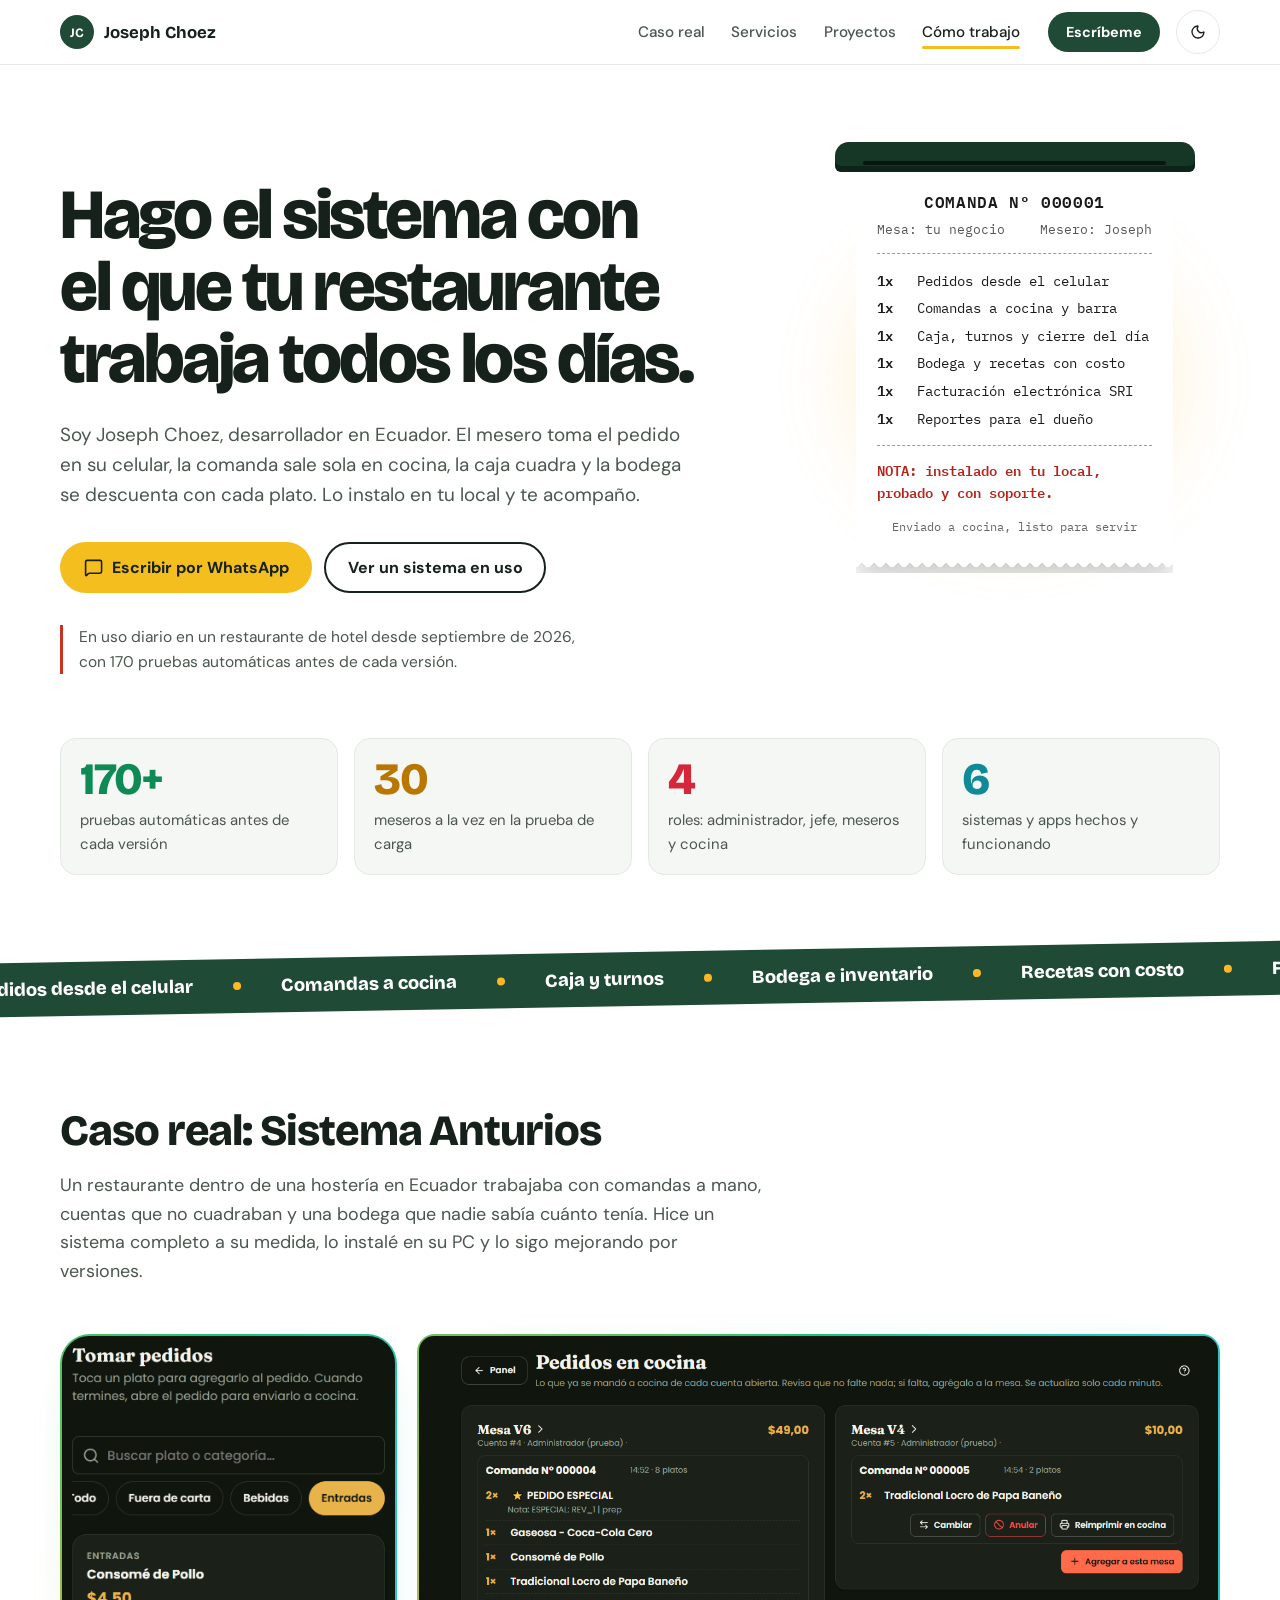
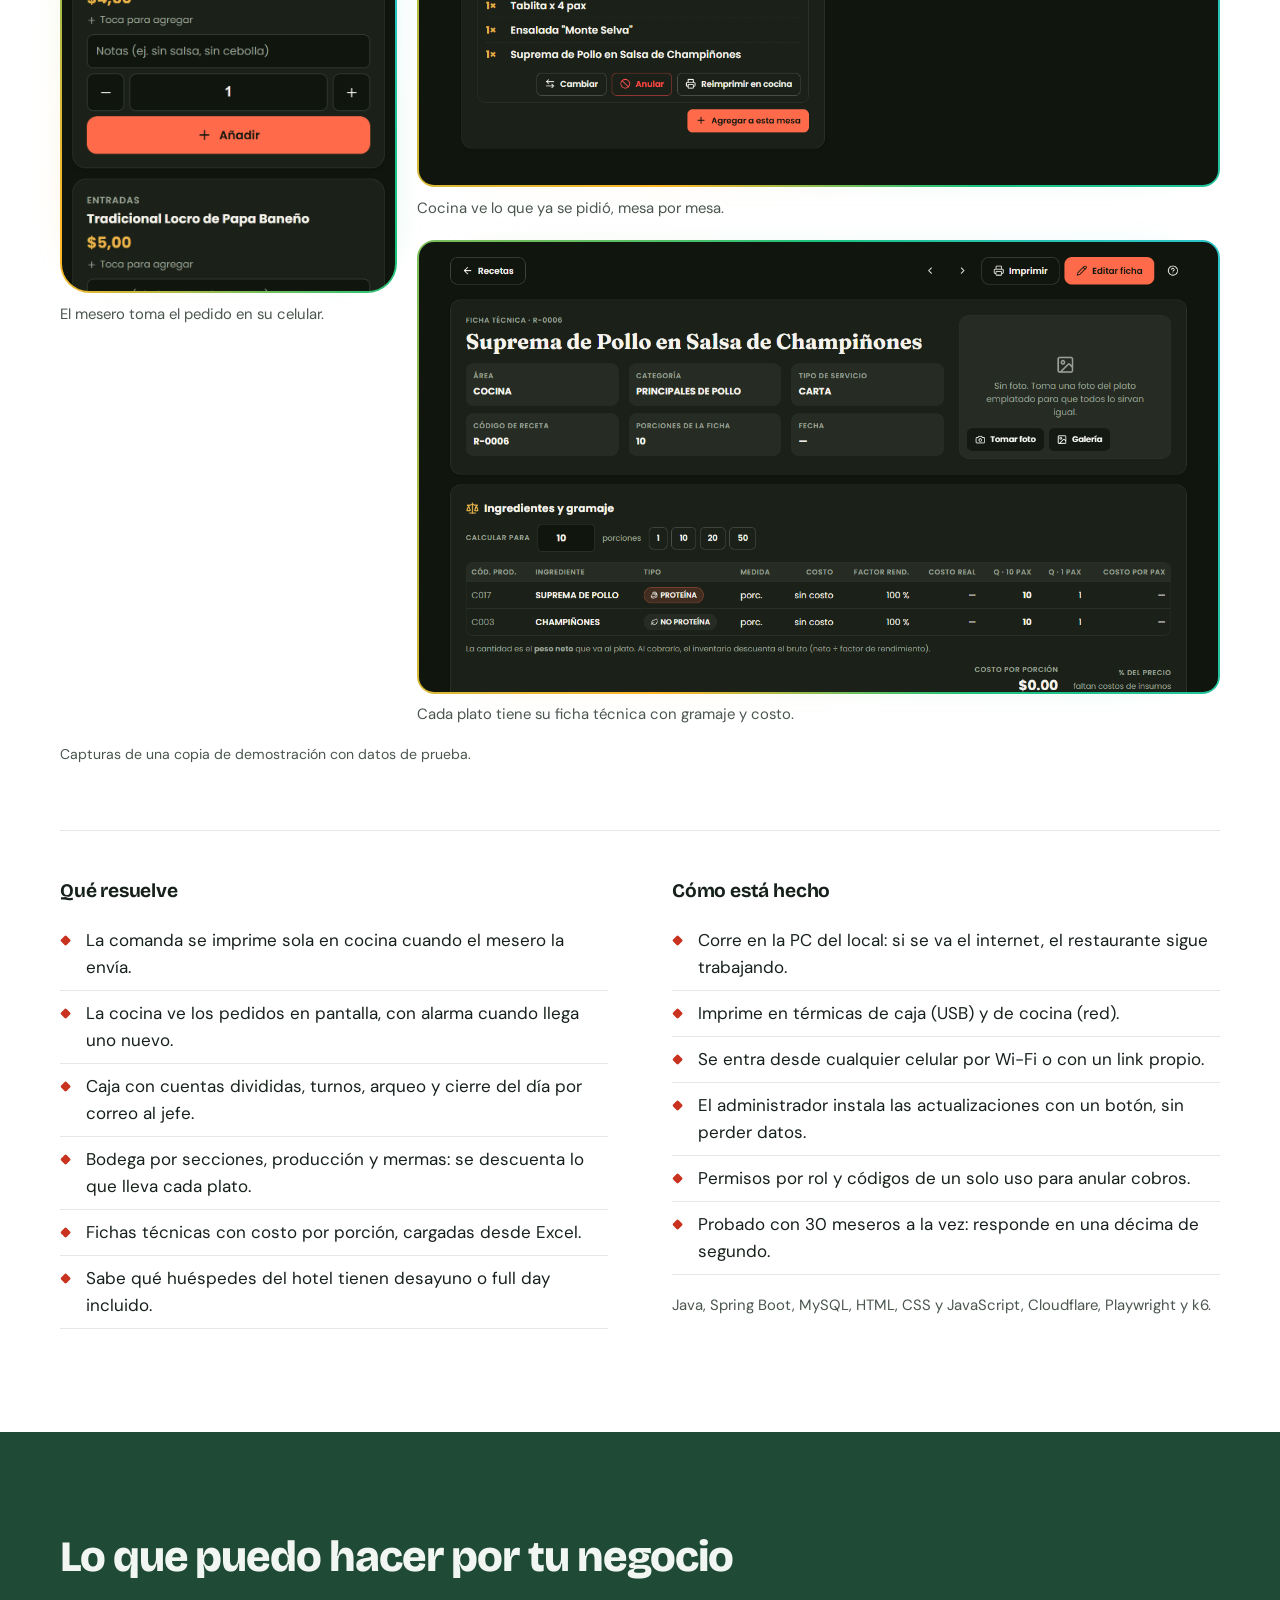
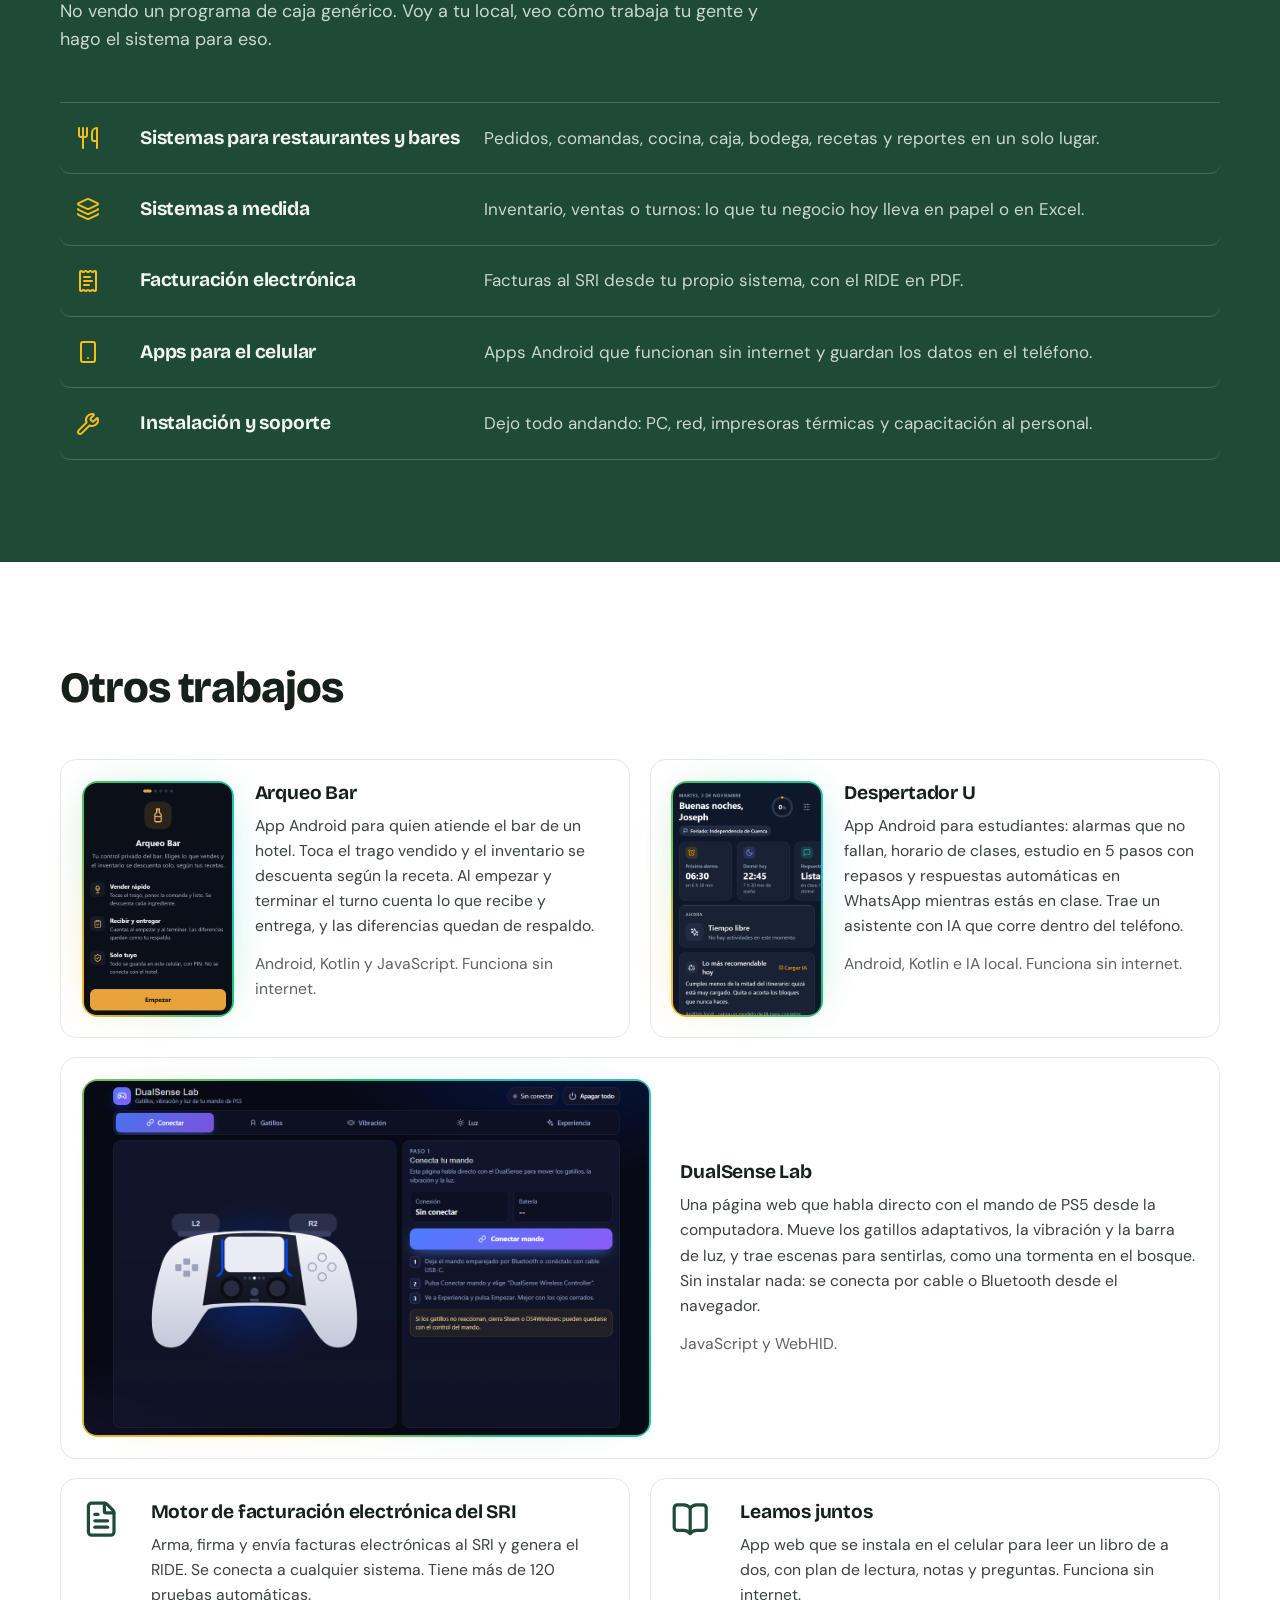
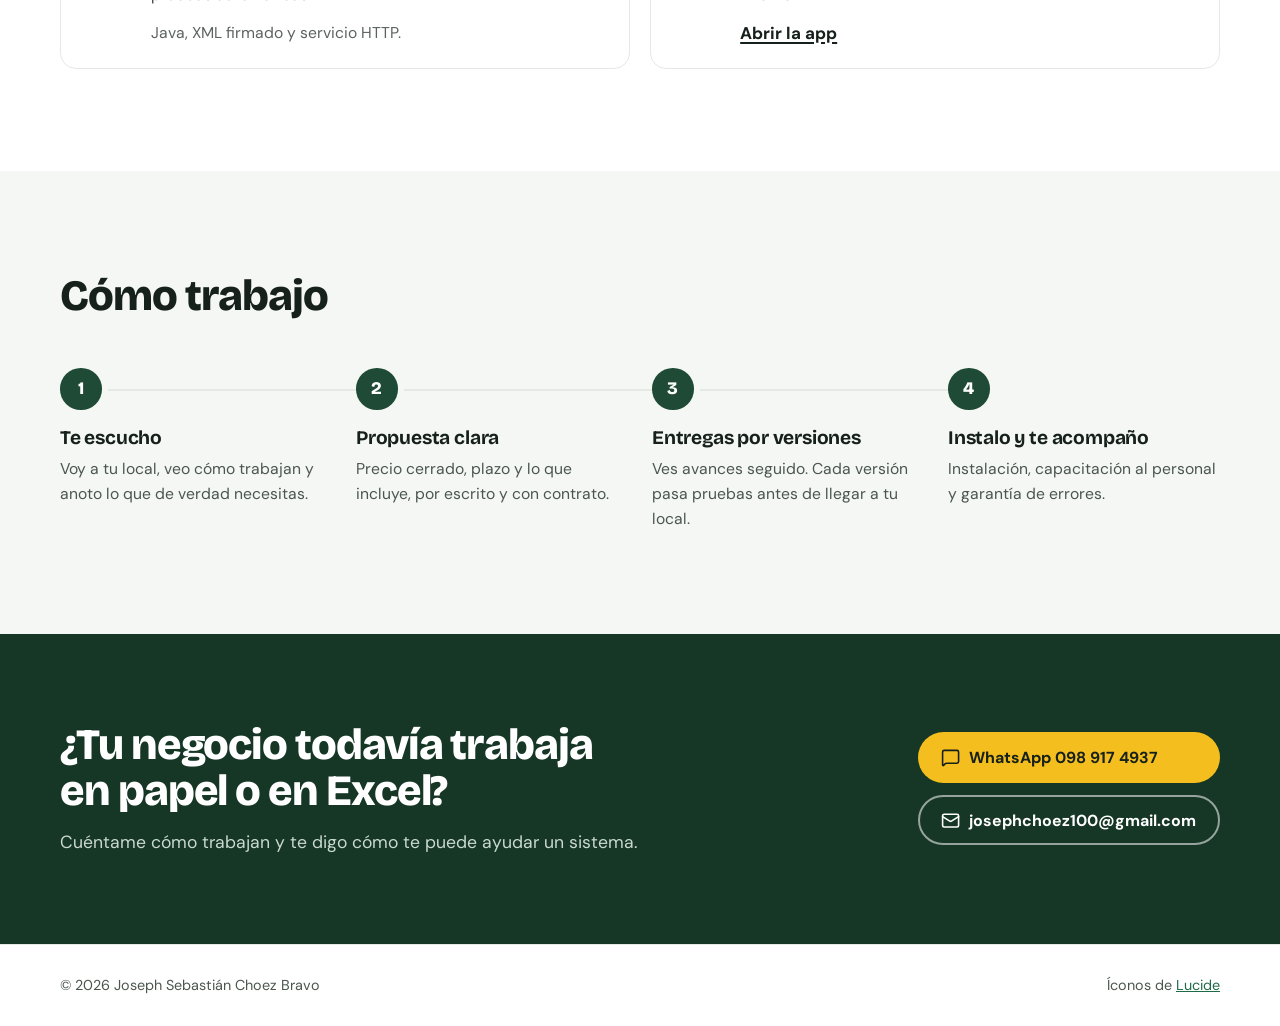
==== commit efc98a6f: "Fondo blanco limpio, brillo en las apps, números, cinta y DualSense Lab Co-Authored-By: Claude Opus " ====
--- a/index.html
+++ b/index.html
@@ -18,7 +18,7 @@
 <script>
   (function () {
     var t = localStorage.getItem('tema');
-    if (!t) t = matchMedia('(prefers-color-scheme: dark)').matches ? 'oscuro' : 'claro';
+    if (!t) t = 'claro';
     document.documentElement.dataset.tema = t;
   })();
 </script>
@@ -117,23 +117,38 @@
       </div>
     </div>
   </div>
-</section>
+  <div class="contenedor">
+    <div class="cifras">
+      <div class="cifra revela"><strong><span data-cuenta="170">170</span>+</strong><span>pruebas automáticas antes de cada versión</span></div>
+      <div class="cifra revela"><strong><span data-cuenta="30">30</span></strong><span>meseros a la vez en la prueba de carga</span></div>
+      <div class="cifra revela"><strong><span data-cuenta="4">4</span></strong><span>roles: administrador, jefe, meseros y cocina</span></div>
+      <div class="cifra revela"><strong><span data-cuenta="6">6</span></strong><span>sistemas y apps hechos y funcionando</span></div>
+    </div>
+  </div>
+</section>
+
+<div class="cinta" aria-label="Lo que hago">
+  <div class="cinta-pista">
+    <span>Pedidos desde el celular</span><span>Comandas a cocina</span><span>Caja y turnos</span><span>Bodega e inventario</span><span>Recetas con costo</span><span>Facturación SRI</span><span>Impresoras térmicas</span><span>Apps Android</span>
+    <span aria-hidden="true">Pedidos desde el celular</span><span aria-hidden="true">Comandas a cocina</span><span aria-hidden="true">Caja y turnos</span><span aria-hidden="true">Bodega e inventario</span><span aria-hidden="true">Recetas con costo</span><span aria-hidden="true">Facturación SRI</span><span aria-hidden="true">Impresoras térmicas</span><span aria-hidden="true">Apps Android</span>
+  </div>
+</div>
 
 <section class="seccion" id="anturios">
   <div class="contenedor">
-    <div class="cabeza">
+    <div class="cabeza revela">
       <h2>Caso real: Sistema Anturios</h2>
       <p>Un restaurante dentro de una hostería en Ecuador trabajaba con comandas a mano, cuentas que no cuadraban y una bodega que nadie sabía cuánto tenía. Hice un sistema completo a su medida, lo instalé en su PC y lo sigo mejorando por versiones.</p>
     </div>
 
     <div class="galeria">
-      <figure class="celular"><img src="img/mesero.png" alt="Celular del mesero tomando un pedido: platos de la carta con precio, notas para cocina y botón Añadir" loading="lazy" width="780" height="1348"><figcaption>El mesero toma el pedido en su celular.</figcaption></figure>
-      <figure><img src="img/cocina.png" alt="Pedidos en cocina por mesa, con cada comanda y sus platos y botones para cambiar, anular o reimprimir" loading="lazy" width="1280" height="700"><figcaption>Cocina ve lo que ya se pidió, mesa por mesa.</figcaption></figure>
-      <figure><img src="img/recetas.png" alt="Ficha técnica de un plato con ingredientes, gramaje, factor de rendimiento y costo por porción" loading="lazy" width="1280" height="800"><figcaption>Cada plato tiene su ficha técnica con gramaje y costo.</figcaption></figure>
+      <figure class="celular revela"><div class="brilla"><img src="img/mesero.png" alt="Celular del mesero tomando un pedido: platos de la carta con precio, notas para cocina y botón Añadir" loading="lazy" width="780" height="1348"></div><figcaption>El mesero toma el pedido en su celular.</figcaption></figure>
+      <figure class="revela"><div class="brilla"><img src="img/cocina.png" alt="Pedidos en cocina por mesa, con cada comanda y sus platos y botones para cambiar, anular o reimprimir" loading="lazy" width="1280" height="700"></div><figcaption>Cocina ve lo que ya se pidió, mesa por mesa.</figcaption></figure>
+      <figure class="revela"><div class="brilla"><img src="img/recetas.png" alt="Ficha técnica de un plato con ingredientes, gramaje, factor de rendimiento y costo por porción" loading="lazy" width="1280" height="800"></div><figcaption>Cada plato tiene su ficha técnica con gramaje y costo.</figcaption></figure>
     </div>
     <p class="nota">Capturas de una copia de demostración con datos de prueba.</p>
 
-    <div class="caso">
+    <div class="caso revela">
       <div>
         <h3>Qué resuelve</h3>
         <ul class="lista">
@@ -163,32 +178,32 @@
 
 <section class="seccion seccion-verde" id="servicios">
   <div class="contenedor">
-    <div class="cabeza">
+    <div class="cabeza revela">
       <h2>Lo que puedo hacer por tu negocio</h2>
       <p>No vendo un programa de caja genérico. Voy a tu local, veo cómo trabaja tu gente y hago el sistema para eso.</p>
     </div>
     <ul class="servicios">
-      <li class="modulo" tabindex="0">
+      <li class="modulo revela" tabindex="0">
         <svg class="ico" aria-hidden="true"><use href="#i-utensils"/></svg>
         <h3>Sistemas para restaurantes y bares</h3>
         <p>Pedidos, comandas, cocina, caja, bodega, recetas y reportes en un solo lugar.</p>
       </li>
-      <li class="modulo" tabindex="0">
+      <li class="modulo revela" tabindex="0">
         <svg class="ico" aria-hidden="true"><use href="#i-layers"/></svg>
         <h3>Sistemas a medida</h3>
         <p>Inventario, ventas o turnos: lo que tu negocio hoy lleva en papel o en Excel.</p>
       </li>
-      <li class="modulo" tabindex="0">
+      <li class="modulo revela" tabindex="0">
         <svg class="ico" aria-hidden="true"><use href="#i-receipt-text"/></svg>
         <h3>Facturación electrónica</h3>
         <p>Facturas al SRI desde tu propio sistema, con el RIDE en PDF.</p>
       </li>
-      <li class="modulo" tabindex="0">
+      <li class="modulo revela" tabindex="0">
         <svg class="ico" aria-hidden="true"><use href="#i-smartphone"/></svg>
         <h3>Apps para el celular</h3>
         <p>Apps Android que funcionan sin internet y guardan los datos en el teléfono.</p>
       </li>
-      <li class="modulo" tabindex="0">
+      <li class="modulo revela" tabindex="0">
         <svg class="ico" aria-hidden="true"><use href="#i-wrench"/></svg>
         <h3>Instalación y soporte</h3>
         <p>Dejo todo andando: PC, red, impresoras térmicas y capacitación al personal.</p>
@@ -199,27 +214,35 @@
 
 <section class="seccion" id="proyectos">
   <div class="contenedor">
-    <div class="cabeza">
+    <div class="cabeza revela">
       <h2>Otros trabajos</h2>
     </div>
     <div class="proyectos">
-      <article class="modulo proyecto" tabindex="0">
-        <img src="img/arqueo-bar.png" alt="Pantalla de bienvenida de Arqueo Bar: vender rápido, recibir y entregar el bar, todo guardado en el celular con PIN" loading="lazy" width="780" height="1220">
+      <article class="revela modulo proyecto" tabindex="0">
+        <div class="brilla"><img src="img/arqueo-bar.png" alt="Pantalla de bienvenida de Arqueo Bar: vender rápido, recibir y entregar el bar, todo guardado en el celular con PIN" loading="lazy" width="780" height="1220"></div>
         <div>
           <h3>Arqueo Bar</h3>
           <p>App Android para quien atiende el bar de un hotel. Toca el trago vendido y el inventario se descuenta según la receta. Al empezar y terminar el turno cuenta lo que recibe y entrega, y las diferencias quedan de respaldo.</p>
           <p class="tecnologias">Android, Kotlin y JavaScript. Funciona sin internet.</p>
         </div>
       </article>
-      <article class="modulo proyecto" tabindex="0">
-        <img src="img/despertador.png" alt="Pantalla Hoy de Despertador U: próxima alarma, hora de dormir, respuestas automáticas y recomendación del día" loading="lazy" width="780" height="1220">
+      <article class="revela modulo proyecto" tabindex="0">
+        <div class="brilla"><img src="img/despertador.png" alt="Pantalla Hoy de Despertador U: próxima alarma, hora de dormir, respuestas automáticas y recomendación del día" loading="lazy" width="780" height="1220"></div>
         <div>
           <h3>Despertador U</h3>
           <p>App Android para estudiantes: alarmas que no fallan, horario de clases, estudio en 5 pasos con repasos y respuestas automáticas en WhatsApp mientras estás en clase. Trae un asistente con IA que corre dentro del teléfono.</p>
           <p class="tecnologias">Android, Kotlin e IA local. Funciona sin internet.</p>
         </div>
       </article>
-      <article class="modulo proyecto sin-foto" tabindex="0">
+      <article class="revela modulo proyecto ancho" tabindex="0">
+        <div class="brilla"><img src="img/dualsense.png" alt="DualSense Lab: dibujo del mando de PS5 con sus gatillos L2 y R2 y el panel para conectarlo, con pestañas de gatillos, vibración, luz y experiencia" loading="lazy" width="1280" height="800"></div>
+        <div>
+          <h3>DualSense Lab</h3>
+          <p>Una página web que habla directo con el mando de PS5 desde la computadora. Mueve los gatillos adaptativos, la vibración y la barra de luz, y trae escenas para sentirlas, como una tormenta en el bosque. Sin instalar nada: se conecta por cable o Bluetooth desde el navegador.</p>
+          <p class="tecnologias">JavaScript y WebHID.</p>
+        </div>
+      </article>
+      <article class="revela modulo proyecto sin-foto" tabindex="0">
         <svg class="ico grande" aria-hidden="true"><use href="#i-file-text"/></svg>
         <div>
           <h3>Motor de facturación electrónica del SRI</h3>
@@ -227,7 +250,7 @@
           <p class="tecnologias">Java, XML firmado y servicio HTTP.</p>
         </div>
       </article>
-      <article class="modulo proyecto sin-foto" tabindex="0">
+      <article class="revela modulo proyecto sin-foto" tabindex="0">
         <svg class="ico grande" aria-hidden="true"><use href="#i-book-open"/></svg>
         <div>
           <h3>Leamos juntos</h3>
@@ -241,14 +264,14 @@
 
 <section class="seccion seccion-alt" id="como-trabajo">
   <div class="contenedor">
-    <div class="cabeza">
+    <div class="cabeza revela">
       <h2>Cómo trabajo</h2>
     </div>
     <ol class="pasos">
-      <li><span class="paso-n">1</span><h3>Te escucho</h3><p>Voy a tu local, veo cómo trabajan y anoto lo que de verdad necesitas.</p></li>
-      <li><span class="paso-n">2</span><h3>Propuesta clara</h3><p>Precio cerrado, plazo y lo que incluye, por escrito y con contrato.</p></li>
-      <li><span class="paso-n">3</span><h3>Entregas por versiones</h3><p>Ves avances seguido. Cada versión pasa pruebas antes de llegar a tu local.</p></li>
-      <li><span class="paso-n">4</span><h3>Instalo y te acompaño</h3><p>Instalación, capacitación al personal y garantía de errores.</p></li>
+      <li class="revela"><span class="paso-n">1</span><h3>Te escucho</h3><p>Voy a tu local, veo cómo trabajan y anoto lo que de verdad necesitas.</p></li>
+      <li class="revela"><span class="paso-n">2</span><h3>Propuesta clara</h3><p>Precio cerrado, plazo y lo que incluye, por escrito y con contrato.</p></li>
+      <li class="revela"><span class="paso-n">3</span><h3>Entregas por versiones</h3><p>Ves avances seguido. Cada versión pasa pruebas antes de llegar a tu local.</p></li>
+      <li class="revela"><span class="paso-n">4</span><h3>Instalo y te acompaño</h3><p>Instalación, capacitación al personal y garantía de errores.</p></li>
     </ol>
   </div>
 </section>
@@ -300,6 +323,32 @@
     }, { rootMargin: '-45% 0px -50% 0px' });
     document.querySelectorAll('main section[id]').forEach(function (s) { vigia.observe(s); });
   }
+  // Aparición escalonada al bajar y números que cuentan
+  var quieto = matchMedia('(prefers-reduced-motion: reduce)').matches;
+  function contar(el) {
+    var fin = +el.dataset.cuenta, t0 = null, dur = 1100;
+    if (quieto) { el.textContent = fin; return; }
+    function paso(t) { t0 = t0 || t; var k = Math.min(1, (t - t0) / dur); el.textContent = Math.round(fin * (1 - Math.pow(1 - k, 3))); if (k < 1) requestAnimationFrame(paso); }
+    requestAnimationFrame(paso);
+  }
+  if ('IntersectionObserver' in window) {
+    var grupos = new Map();
+    document.querySelectorAll('.revela').forEach(function (el) {
+      var p = el.parentElement, n = grupos.get(p) || 0; grupos.set(p, n + 1);
+      el.style.setProperty('--retraso', Math.min(n, 6) * 70 + 'ms');
+    });
+    var ojo = new IntersectionObserver(function (es) {
+      es.forEach(function (e) {
+        if (!e.isIntersecting) return;
+        e.target.classList.add('visto');
+        e.target.querySelectorAll('[data-cuenta]').forEach(contar);
+        ojo.unobserve(e.target);
+      });
+    }, { rootMargin: '0px 0px -8% 0px' });
+    document.querySelectorAll('.revela').forEach(function (el) { el.querySelectorAll('[data-cuenta]').forEach(function (n) { n.textContent = '0'; }); ojo.observe(el); });
+  } else {
+    document.querySelectorAll('.revela').forEach(function (el) { el.classList.add('visto'); });
+  }
 </script>
 </body>
 </html>
--- a/css/estilo.css
+++ b/css/estilo.css
@@ -3,8 +3,8 @@
    y amarillo maracuyá como resaltador de lo que se señala. */
 :root {
   --papel: #ffffff;
-  --fondo: #f1f4ef;
-  --fondo-alt: #e6ebe3;
+  --fondo: #ffffff;
+  --fondo-alt: #f5f7f5;
   --tinta: #17211b;
   --tinta-suave: #4a564e;
   --monte: #1f4a35;
@@ -12,7 +12,7 @@
   --aji: #c8321f;
   --maracuya: #f4be1e;
   --sobre-maracuya: #17211b;
-  --linea: #d3dbd2;
+  --linea: #e4e9e4;
   --enlace: #1f6b48;
 
   --ease-out: cubic-bezier(0.23, 1, 0.32, 1);
@@ -23,21 +23,29 @@
   color-scheme: light;
 }
 :root[data-tema="oscuro"] {
-  --papel: #f7f6f0;
-  --fondo: #0f1712;
-  --fondo-alt: #142019;
-  --tinta: #e8eee9;
-  --tinta-suave: #a7b6ac;
-  --monte: #1d4733;
-  --monte-hondo: #0b130e;
-  --aji: #ff7b67;
-  --linea: #26372c;
-  --enlace: #8fd3ad;
+  --papel: #fbfaf4;
+  --fondo: #07130f;
+  --fondo-alt: #0b1c16;
+  --tinta: #eef5f0;
+  --tinta-suave: #a9bdb1;
+  --monte: #0f5a3c;
+  --monte-hondo: #04100b;
+  --aji: #ff7a6b;
+  --linea: #1d3529;
+  --enlace: #5ee6a8;
   color-scheme: dark;
 }
+:root {
+  /* Colores de la aurora y del brillo */
+  --esmeralda: #19c37d;
+  --mango: #ffb627;
+  --coral: #ff5d6c;
+  --turquesa: #2ec4d6;
+}
 
 *, *::before, *::after { box-sizing: border-box; }
-html { scroll-behavior: smooth; scroll-padding-top: 76px; }
+html { scroll-behavior: smooth; scroll-padding-top: 76px; overflow-x: clip; }
+body { overflow-x: clip; }
 body { margin: 0; background: var(--fondo); color: var(--tinta); font: 400 1.0625rem/1.6 var(--cuerpo); -webkit-font-smoothing: antialiased; }
 ::selection { background: var(--maracuya); color: var(--sobre-maracuya); }
 h1, h2, h3 { font-family: var(--display); margin: 0; text-wrap: balance; }
@@ -211,6 +219,78 @@
 }
 @keyframes aparecer { from { opacity: 0; } to { opacity: 1; } }
 
+/* ---------- Vida: aurora de fondo, brillo en las apps, aparición al bajar ---------- */
+.aurora { position: fixed; inset: 0; z-index: -1; overflow: hidden; pointer-events: none; }
+.aurora span { position: absolute; width: 55vmax; height: 55vmax; border-radius: 50%; filter: blur(90px); opacity: .22; will-change: transform; }
+.aurora .a1 { background: var(--esmeralda); top: -20vmax; left: -15vmax; animation: flotar1 26s ease-in-out infinite alternate; }
+.aurora .a2 { background: var(--mango); top: 10vmax; right: -25vmax; opacity: .16; animation: flotar2 32s ease-in-out infinite alternate; }
+.aurora .a3 { background: var(--coral); bottom: -30vmax; left: 20vmax; opacity: .14; animation: flotar3 38s ease-in-out infinite alternate; }
+:root[data-tema="oscuro"] .aurora span { opacity: .30; }
+:root[data-tema="oscuro"] .aurora .a2 { opacity: .20; }
+:root[data-tema="oscuro"] .aurora .a3 { opacity: .18; }
+.aurora::after { content: ""; position: absolute; inset: 0;
+  background-image: radial-gradient(color-mix(in srgb, var(--tinta) 16%, transparent) 1px, transparent 1.4px); background-size: 22px 22px;
+  -webkit-mask: linear-gradient(180deg, #000, transparent 75%); mask: linear-gradient(180deg, #000, transparent 75%); }
+@keyframes flotar1 { to { transform: translate(18vmax, 14vmax) scale(1.15); } }
+@keyframes flotar2 { to { transform: translate(-16vmax, 20vmax) scale(.9); } }
+@keyframes flotar3 { to { transform: translate(-12vmax, -18vmax) scale(1.2); } }
+/* Las secciones dejan ver la aurora */
+.seccion-alt { background: var(--fondo-alt); }
+.barra { background: color-mix(in srgb, var(--fondo) 88%, transparent); }
+
+/* El brillo: borde de luz que gira + resplandor de color */
+@property --giro { syntax: "<angle>"; inherits: false; initial-value: 0deg; }
+.brilla { position: relative; border-radius: 18px; padding: 2px; isolation: isolate;
+  background: conic-gradient(from var(--giro), var(--esmeralda), var(--turquesa), var(--esmeralda) 40%, var(--mango) 60%, var(--esmeralda));
+  animation: girar 7s linear infinite; }
+.brilla::before { content: ""; position: absolute; inset: 6%; z-index: -1; border-radius: inherit; background: inherit; filter: blur(22px); opacity: .35;
+  transition: opacity .3s ease, inset .3s var(--ease-out); }
+.brilla > img { display: block; width: 100%; height: auto; border-radius: 15px; border: 0; }
+@keyframes girar { to { --giro: 360deg; } }
+@media (hover: hover) and (pointer: fine) {
+  .modulo:hover .brilla::before, figure:hover .brilla::before { opacity: .9; inset: 0; }
+}
+.galeria .brilla > img { aspect-ratio: 16 / 9; object-fit: cover; object-position: top left; }
+.galeria .celular .brilla { border-radius: 30px; }
+.galeria .celular .brilla > img { aspect-ratio: 780 / 1300; object-position: top center; border-radius: 27px; border: 0; }
+.galeria .brilla > img, .proyecto .brilla > img { border: 0; box-shadow: none; }
+.proyecto .brilla { border-radius: 16px; }
+.proyecto .brilla > img { border-radius: 13px; }
+.impresora::before { content: ""; position: absolute; inset: 10% -8% 0; z-index: -1; border-radius: 40%;
+  background: radial-gradient(closest-side, color-mix(in srgb, var(--mango) 55%, transparent), transparent); filter: blur(30px); opacity: .7; }
+
+/* Números que cuentan */
+.cifras { display: grid; grid-template-columns: repeat(4, 1fr); gap: 1rem; margin-top: clamp(2.5rem, 5vw, 4rem); }
+.cifra { padding: 1.1rem 1.2rem; border-radius: 16px; background: var(--fondo-alt); border: 1px solid var(--linea); }
+.cifra strong { display: block; font: 800 clamp(2rem, 3.6vw, 2.8rem)/1 var(--display); letter-spacing: -.03em; }
+.cifra:nth-child(1) strong { color: var(--esmeralda); }
+.cifra:nth-child(2) strong { color: var(--mango); }
+.cifra:nth-child(3) strong { color: var(--coral); }
+.cifra:nth-child(4) strong { color: var(--turquesa); }
+:root[data-tema="claro"] .cifra:nth-child(1) strong { color: #0e8a55; }
+:root[data-tema="claro"] .cifra:nth-child(2) strong { color: #b97700; }
+:root[data-tema="claro"] .cifra:nth-child(3) strong { color: #d4283a; }
+:root[data-tema="claro"] .cifra:nth-child(4) strong { color: #0f8a99; }
+.cifra > span { display: block; margin-top: .45rem; font-size: .93rem; color: var(--tinta-suave); }
+
+/* Cinta que corre */
+.cinta { overflow: hidden; padding: 1rem 0; background: var(--monte); color: #fff; transform: rotate(-1deg); margin: 0 -2vw; }
+.cinta-pista { display: flex; gap: 2.5rem; width: max-content; animation: correr 38s linear infinite; font: 800 1.15rem var(--display); white-space: nowrap; }
+.cinta-pista span { display: inline-flex; align-items: center; gap: 2.5rem; }
+.cinta-pista span::after { content: ""; width: .5rem; height: .5rem; border-radius: 50%; background: var(--mango); }
+@keyframes correr { to { transform: translateX(-50%); } }
+@media (hover: hover) and (pointer: fine) { .cinta:hover .cinta-pista { animation-play-state: paused; } }
+
+/* Aparición al bajar, escalonada */
+.revela { opacity: 0; transform: translateY(18px); transition: opacity .6s var(--ease-out), transform .6s var(--ease-out); transition-delay: var(--retraso, 0ms); }
+.revela.visto { opacity: 1; transform: none; }
+
+@media (prefers-reduced-motion: reduce) {
+  .aurora span, .brilla, .cinta-pista { animation: none; }
+  .revela { transform: none; transition: opacity .3s ease; }
+}
+@media (max-width: 960px) { .cifras { grid-template-columns: 1fr 1fr; } }
+
 @media (max-width: 960px) {
   .menu { display: none; }
   .portada-rejilla, .caso, .contacto-fila { grid-template-columns: 1fr; }
@@ -229,3 +309,8 @@
   .pasos li::after { display: none; }
   .acciones .boton { flex: 1 1 100%; justify-content: center; }
 }
+
+/* Proyecto ancho (captura horizontal) */
+.proyecto.ancho { grid-column: 1 / -1; grid-template-columns: minmax(0, 1.1fr) minmax(0, 1fr); gap: 1.8rem; align-items: center; }
+.proyecto.ancho .brilla > img { aspect-ratio: 16 / 10; object-fit: cover; }
+@media (max-width: 620px) { .proyecto.ancho { grid-template-columns: 1fr; } }
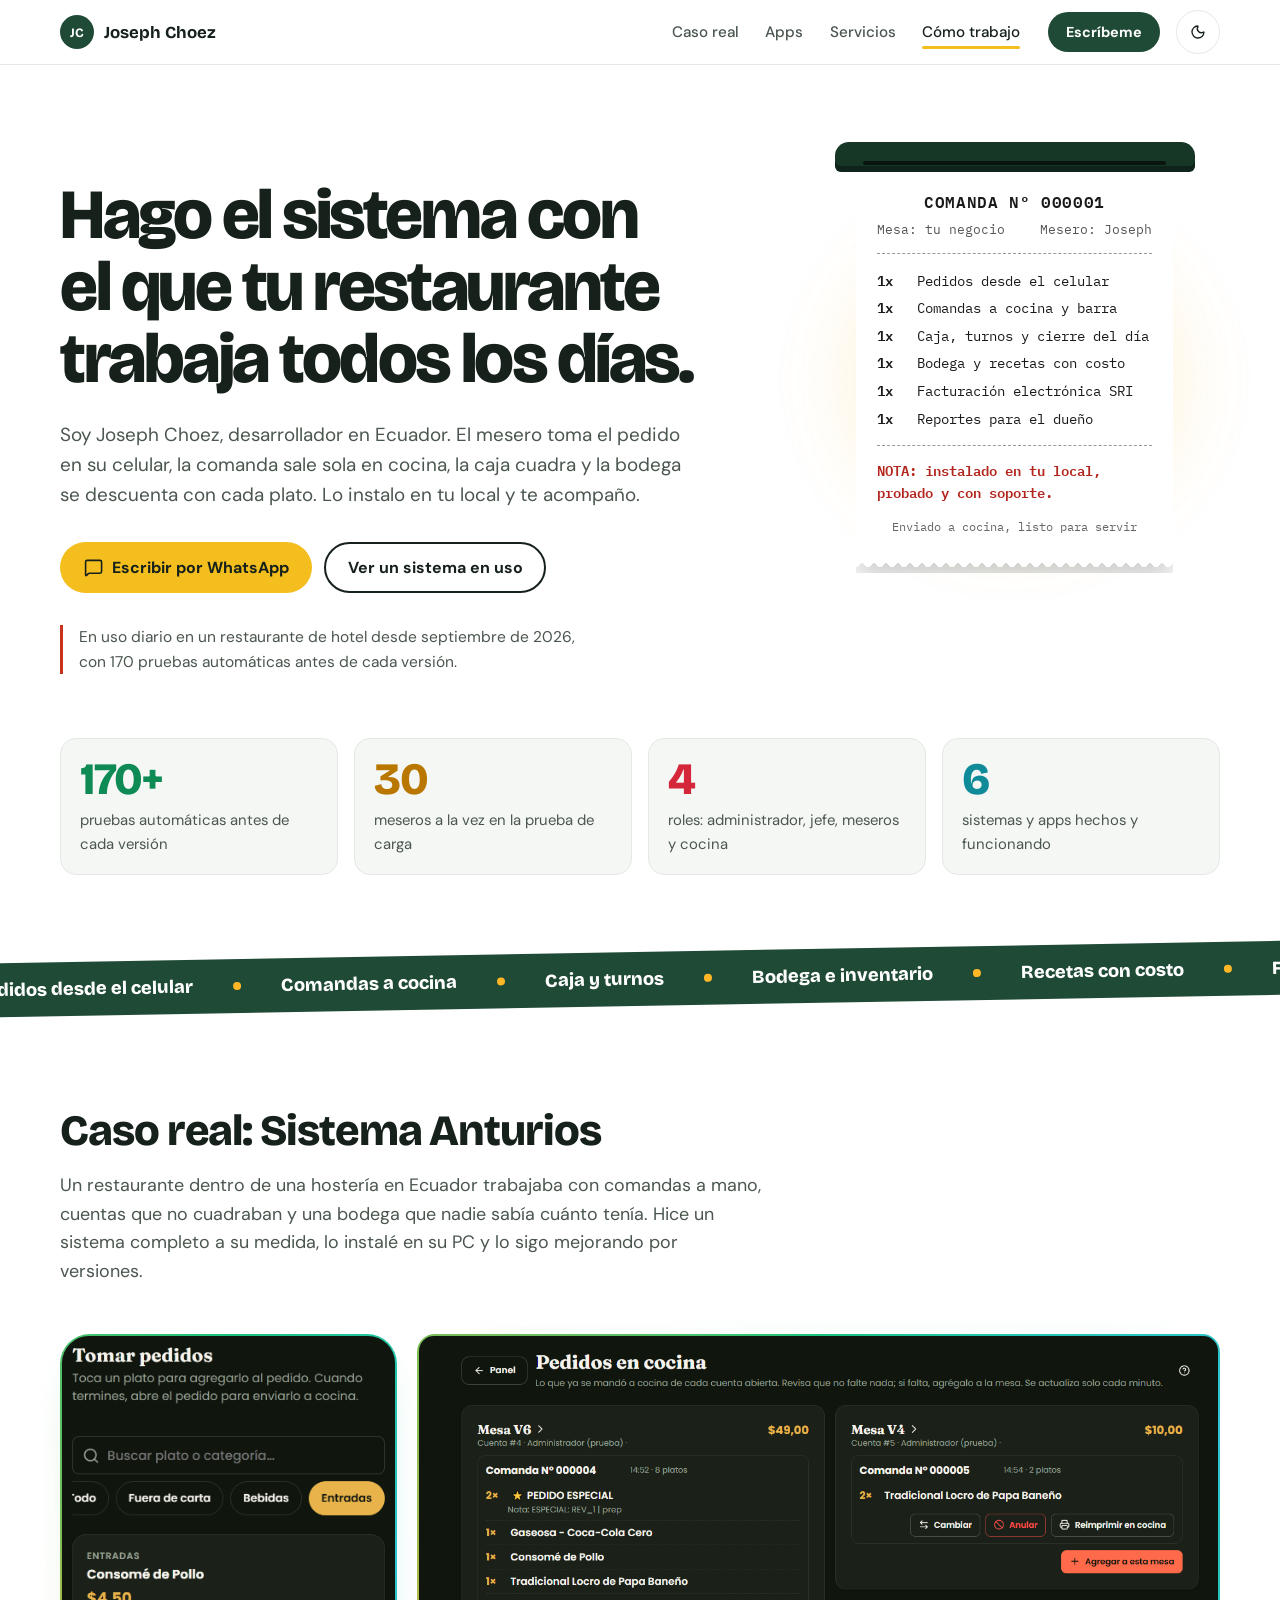
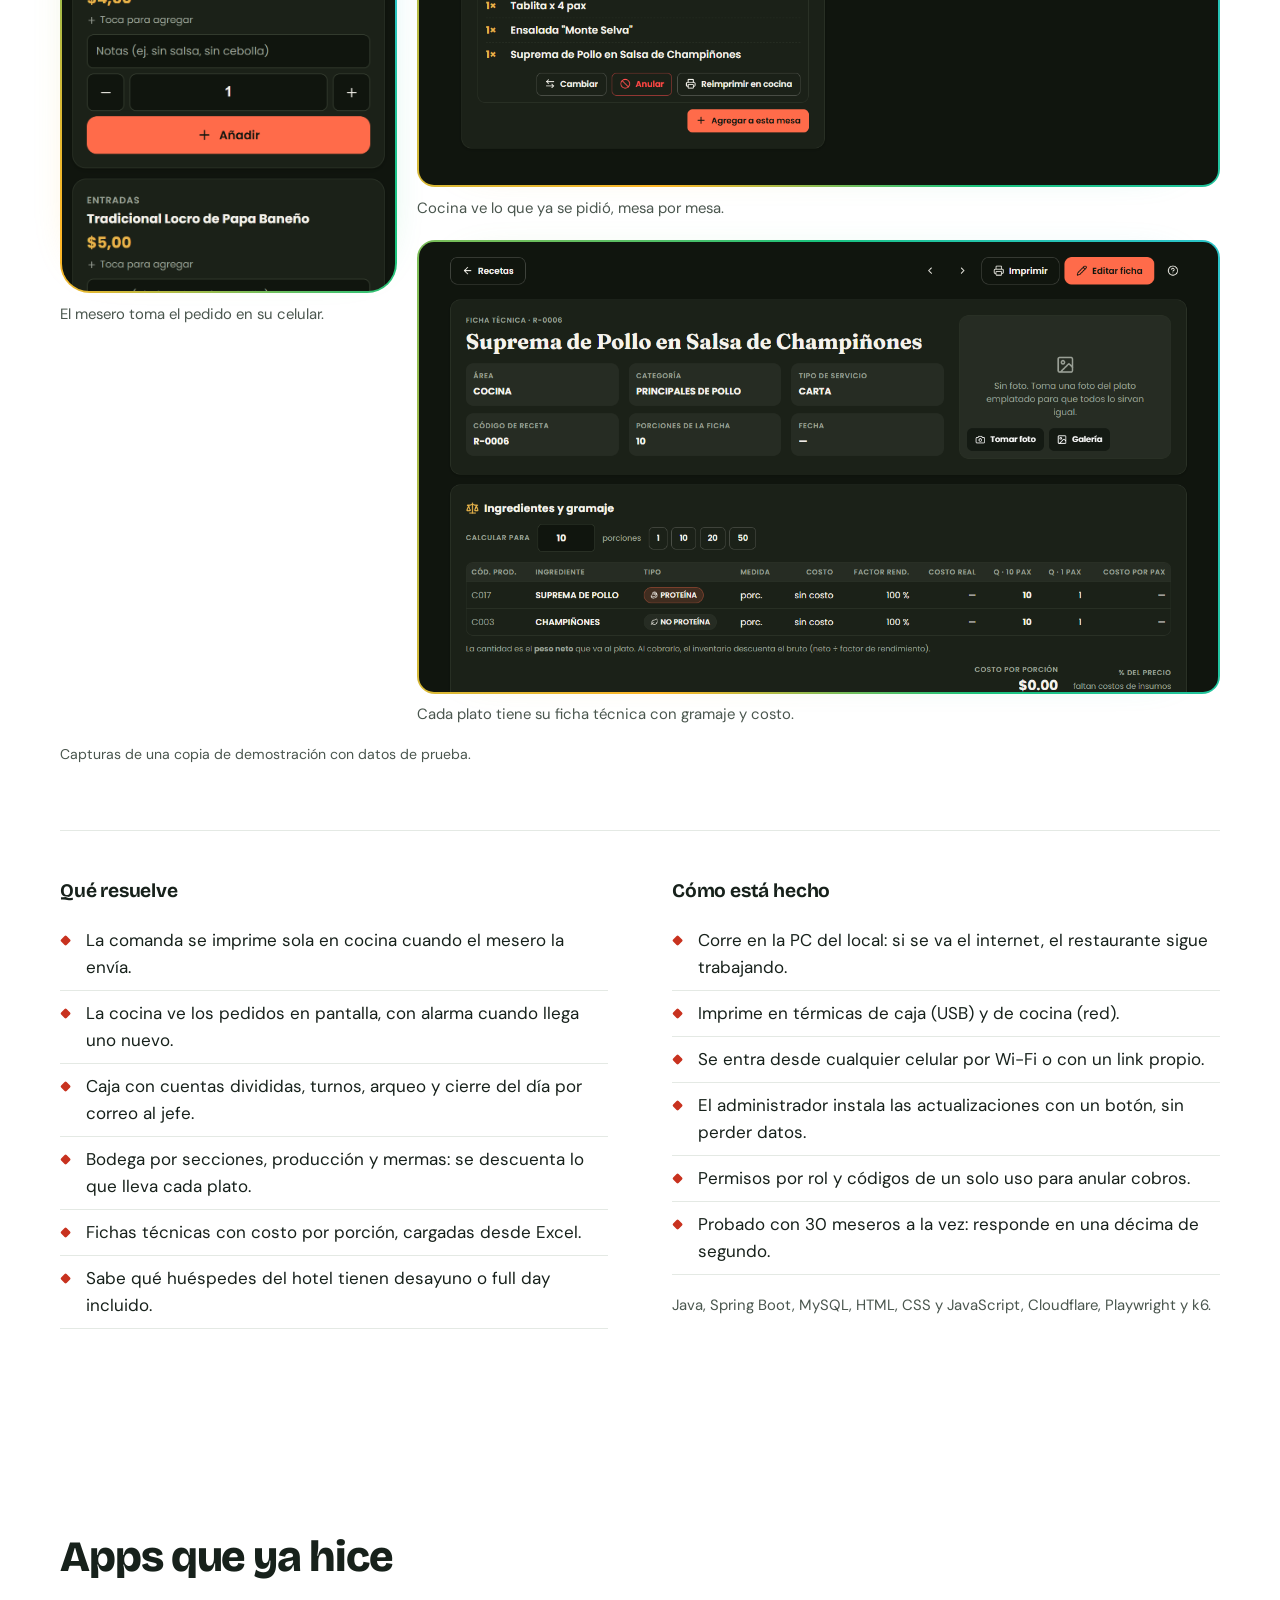
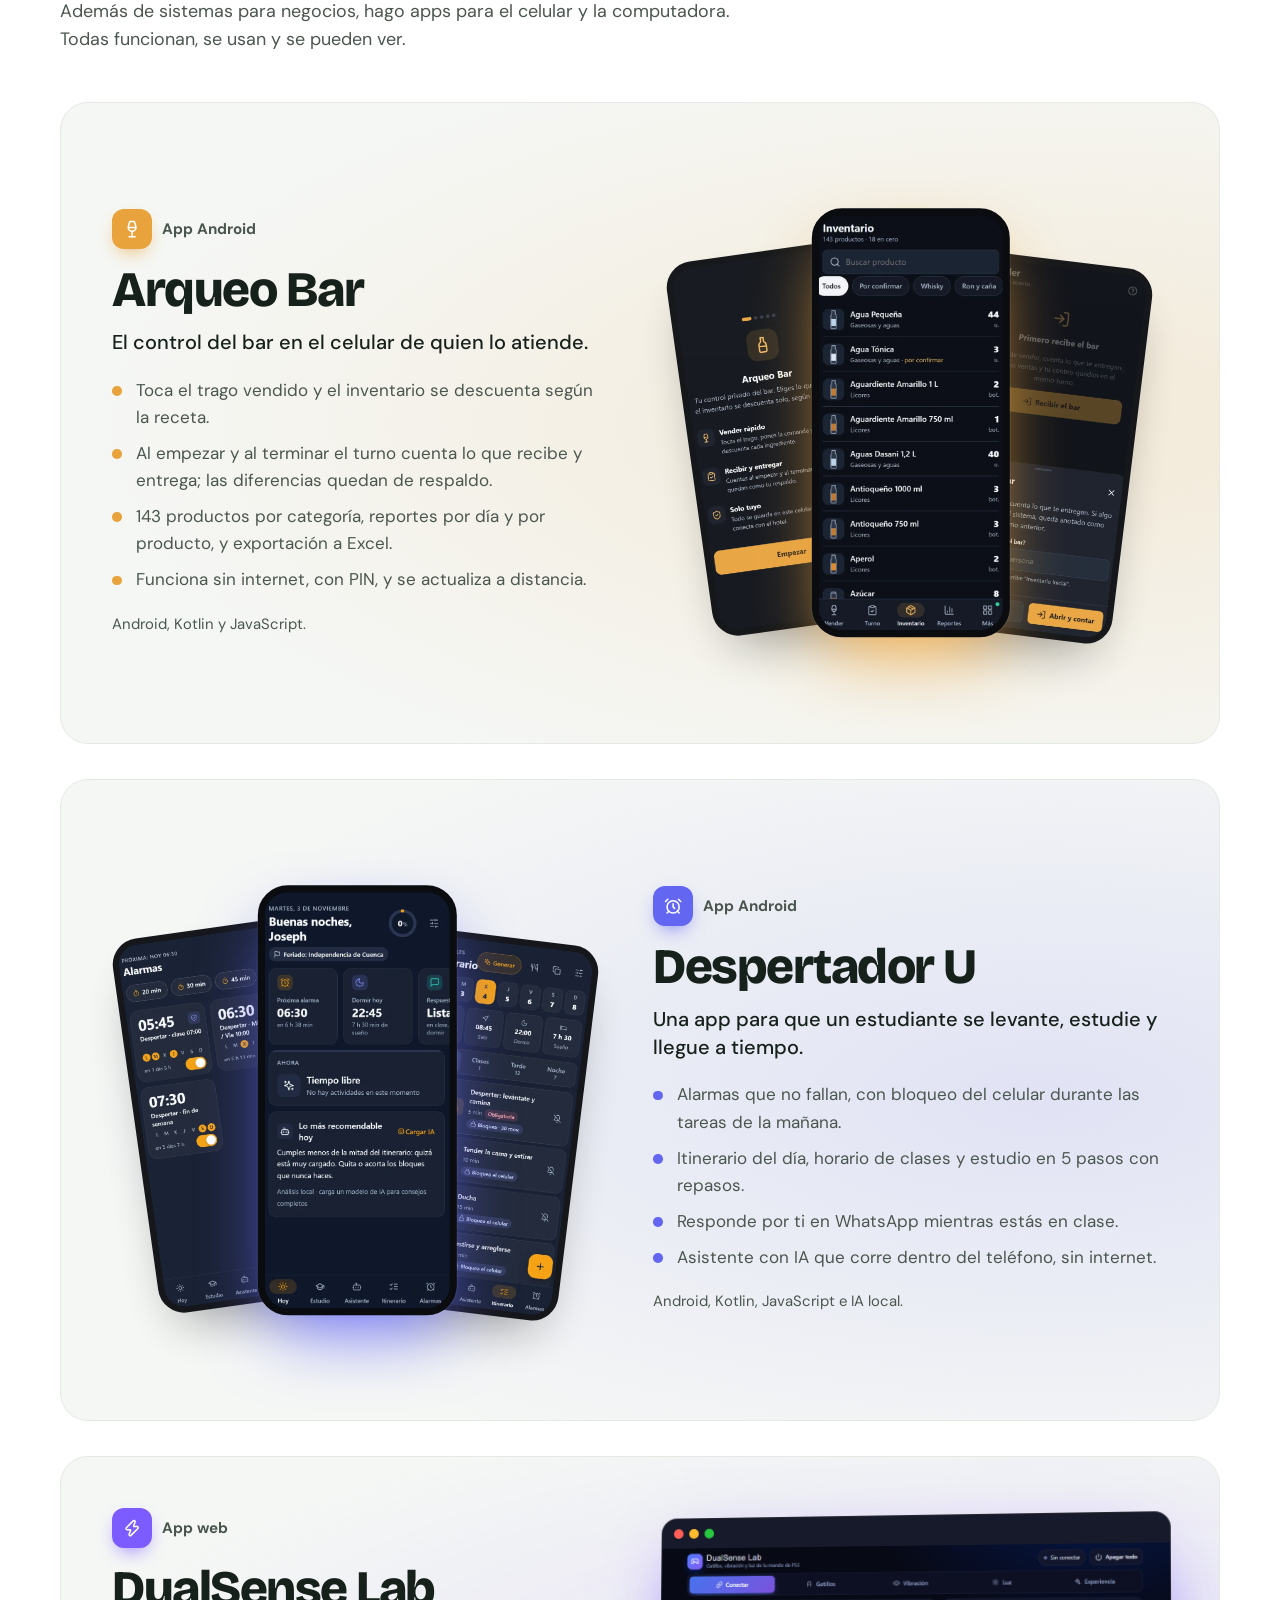
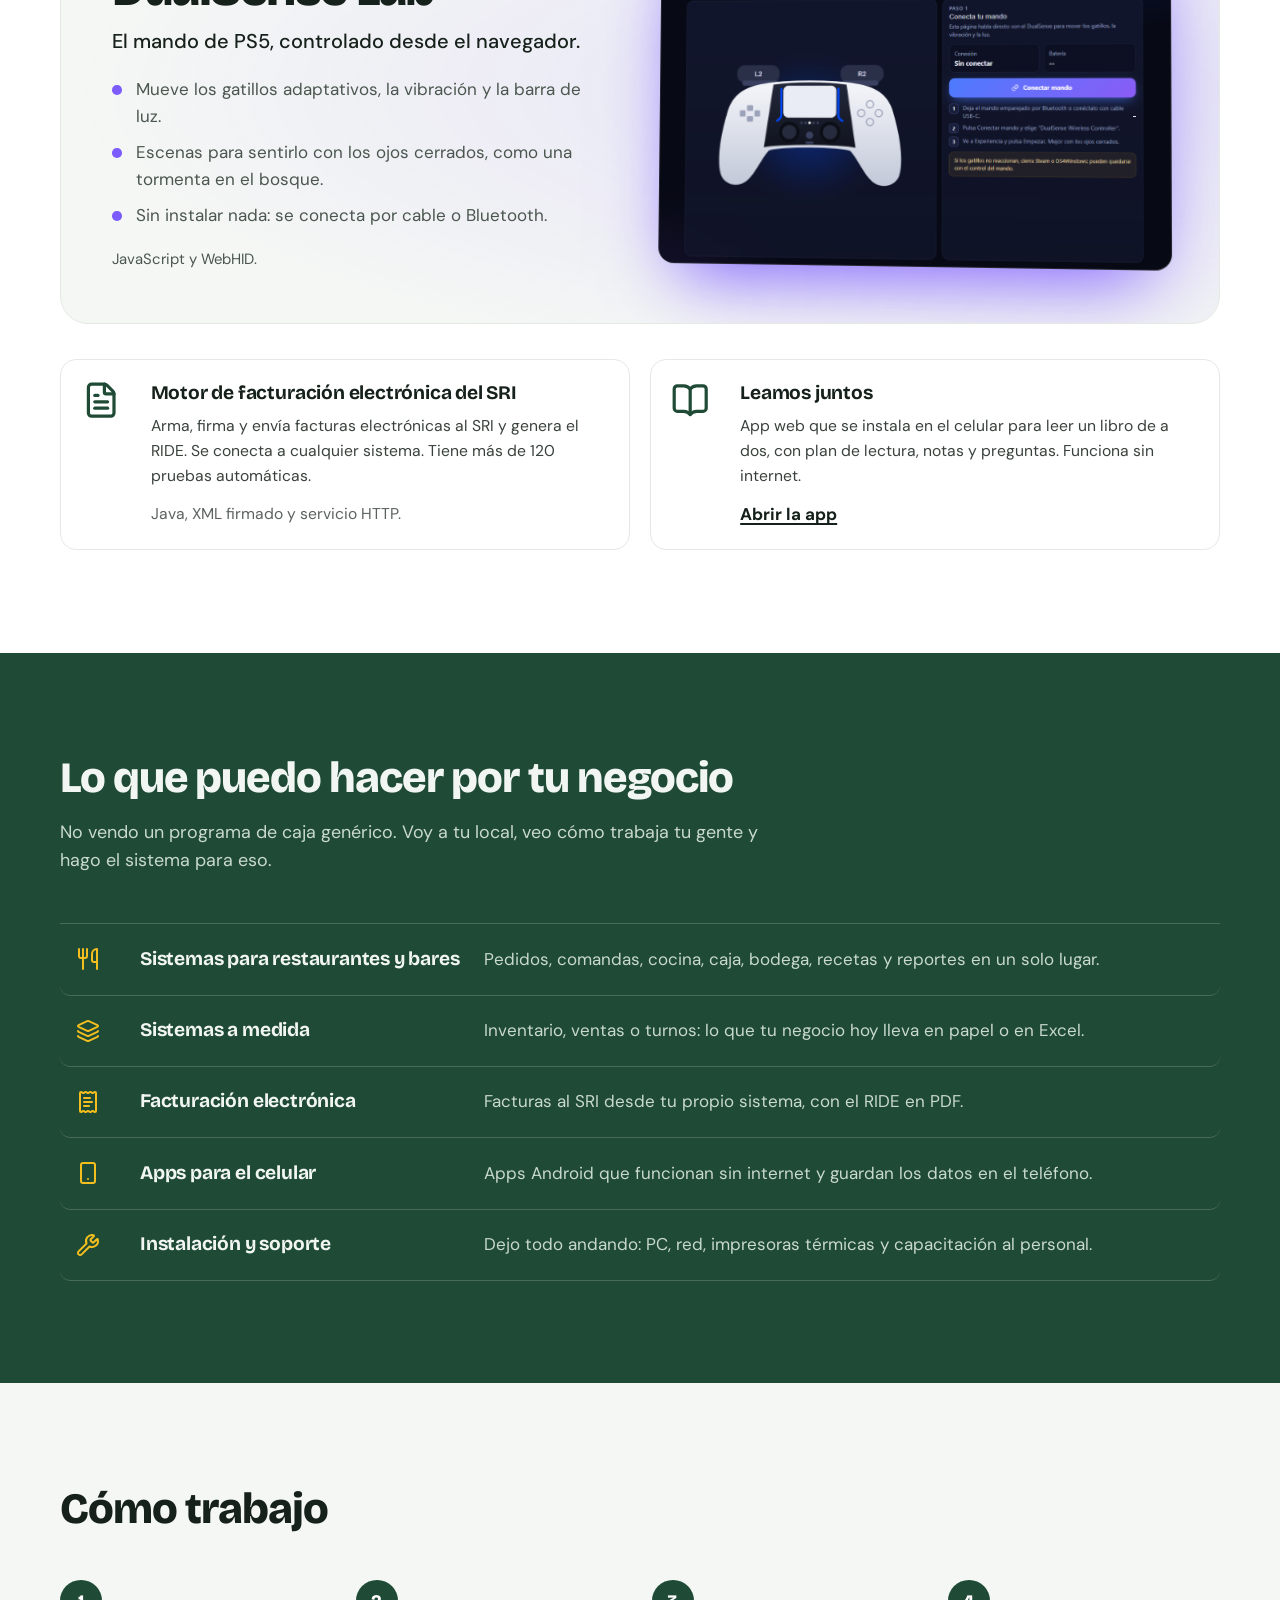
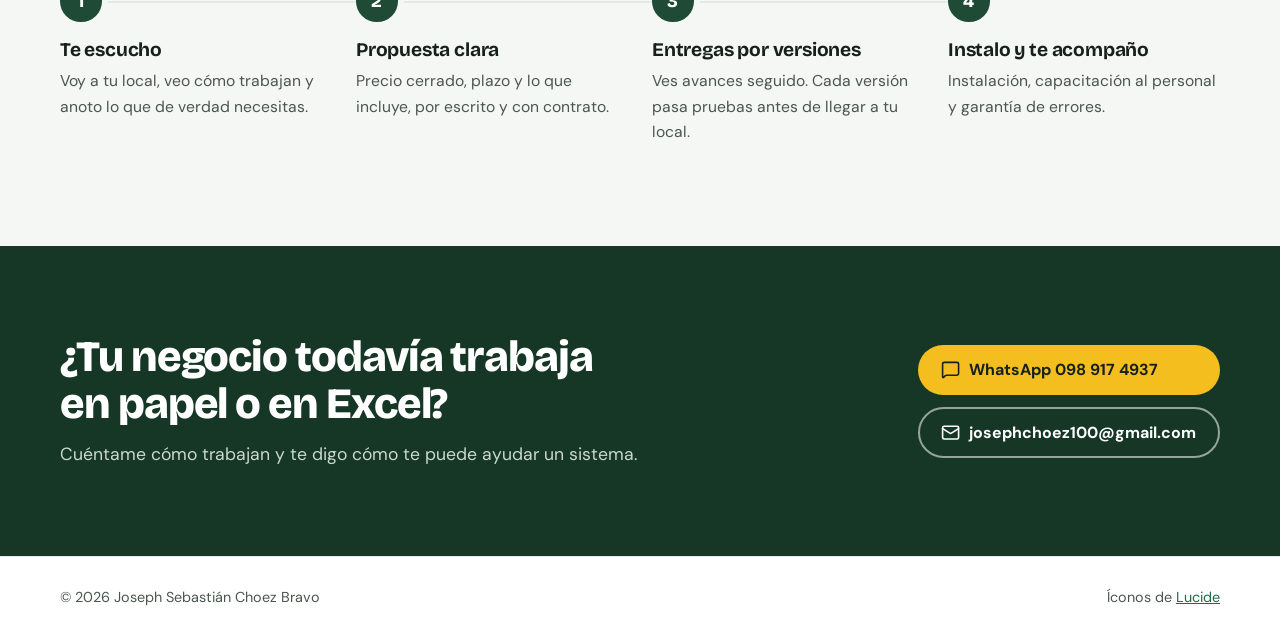
==== commit 0f1179bb: "Apps con protagonismo: escaparate propio para Arqueo Bar, Despertador U y DualSense Lab Co-Authored-" ====
--- a/index.html
+++ b/index.html
@@ -54,6 +54,9 @@
 <symbol id="i-layers" viewBox="0 0 24 24"><path d="M12.83 2.18a2 2 0 0 0-1.66 0L2.6 6.08a1 1 0 0 0 0 1.83l8.58 3.91a2 2 0 0 0 1.66 0l8.58-3.9a1 1 0 0 0 0-1.83z" /> <path d="M2 12a1 1 0 0 0 .58.91l8.6 3.91a2 2 0 0 0 1.65 0l8.58-3.9A1 1 0 0 0 22 12" /> <path d="M2 17a1 1 0 0 0 .58.91l8.6 3.91a2 2 0 0 0 1.65 0l8.58-3.9A1 1 0 0 0 22 17" /></symbol>
 <symbol id="i-external-link" viewBox="0 0 24 24"><path d="M15 3h6v6" /> <path d="M10 14 21 3" /> <path d="M18 13v6a2 2 0 0 1-2 2H5a2 2 0 0 1-2-2V8a2 2 0 0 1 2-2h6" /></symbol>
 <symbol id="i-calculator" viewBox="0 0 24 24"><rect width="16" height="20" x="4" y="2" rx="2" /> <line x1="8" x2="16" y1="6" y2="6" /> <line x1="16" x2="16" y1="14" y2="18" /> <path d="M16 10h.01" /> <path d="M12 10h.01" /> <path d="M8 10h.01" /> <path d="M12 14h.01" /> <path d="M8 14h.01" /> <path d="M12 18h.01" /> <path d="M8 18h.01" /></symbol>
+<symbol id="i-wine" viewBox="0 0 24 24"><path d="M8 22h8" /> <path d="M7 10h10" /> <path d="M12 15v7" /> <path d="M12 15a5 5 0 0 0 5-5c0-2-.5-4-2-8H9c-1.5 4-2 6-2 8a5 5 0 0 0 5 5Z" /></symbol>
+<symbol id="i-alarm-clock" viewBox="0 0 24 24"><circle cx="12" cy="13" r="8" /> <path d="M12 9v4l2 2" /> <path d="M5 3 2 6" /> <path d="m22 6-3-3" /> <path d="M6.38 18.7 4 21" /> <path d="M17.64 18.67 20 21" /></symbol>
+<symbol id="i-zap" viewBox="0 0 24 24"><path d="M15.914 4a1.5 1.5 0 00-2.474-1.561l-9 9A1.5 1.5 0 005.5 14h4.002a.5.5 0 01.471.666L8.086 20a1.5 1.5 0 002.475 1.56l9-9A1.5 1.5 0 0018.5 10h-3.997a.5.5 0 01-.472-.667z" /></symbol>
 </svg>
 <a class="saltar" href="#contenido">Saltar al contenido</a>
 
@@ -66,8 +69,8 @@
     <nav aria-label="Secciones">
       <ul class="menu">
         <li><a href="#anturios">Caso real</a></li>
+        <li><a href="#proyectos">Apps</a></li>
         <li><a href="#servicios">Servicios</a></li>
-        <li><a href="#proyectos">Proyectos</a></li>
         <li><a href="#como-trabajo">Cómo trabajo</a></li>
       </ul>
     </nav>
@@ -176,72 +179,72 @@
   </div>
 </section>
 
-<section class="seccion seccion-verde" id="servicios">
+<section class="seccion" id="proyectos">
   <div class="contenedor">
     <div class="cabeza revela">
-      <h2>Lo que puedo hacer por tu negocio</h2>
-      <p>No vendo un programa de caja genérico. Voy a tu local, veo cómo trabaja tu gente y hago el sistema para eso.</p>
-    </div>
-    <ul class="servicios">
-      <li class="modulo revela" tabindex="0">
-        <svg class="ico" aria-hidden="true"><use href="#i-utensils"/></svg>
-        <h3>Sistemas para restaurantes y bares</h3>
-        <p>Pedidos, comandas, cocina, caja, bodega, recetas y reportes en un solo lugar.</p>
-      </li>
-      <li class="modulo revela" tabindex="0">
-        <svg class="ico" aria-hidden="true"><use href="#i-layers"/></svg>
-        <h3>Sistemas a medida</h3>
-        <p>Inventario, ventas o turnos: lo que tu negocio hoy lleva en papel o en Excel.</p>
-      </li>
-      <li class="modulo revela" tabindex="0">
-        <svg class="ico" aria-hidden="true"><use href="#i-receipt-text"/></svg>
-        <h3>Facturación electrónica</h3>
-        <p>Facturas al SRI desde tu propio sistema, con el RIDE en PDF.</p>
-      </li>
-      <li class="modulo revela" tabindex="0">
-        <svg class="ico" aria-hidden="true"><use href="#i-smartphone"/></svg>
-        <h3>Apps para el celular</h3>
-        <p>Apps Android que funcionan sin internet y guardan los datos en el teléfono.</p>
-      </li>
-      <li class="modulo revela" tabindex="0">
-        <svg class="ico" aria-hidden="true"><use href="#i-wrench"/></svg>
-        <h3>Instalación y soporte</h3>
-        <p>Dejo todo andando: PC, red, impresoras térmicas y capacitación al personal.</p>
-      </li>
-    </ul>
-  </div>
-</section>
-
-<section class="seccion" id="proyectos">
-  <div class="contenedor">
-    <div class="cabeza revela">
-      <h2>Otros trabajos</h2>
-    </div>
-    <div class="proyectos">
-      <article class="revela modulo proyecto" tabindex="0">
-        <div class="brilla"><img src="img/arqueo-bar.png" alt="Pantalla de bienvenida de Arqueo Bar: vender rápido, recibir y entregar el bar, todo guardado en el celular con PIN" loading="lazy" width="780" height="1220"></div>
-        <div>
-          <h3>Arqueo Bar</h3>
-          <p>App Android para quien atiende el bar de un hotel. Toca el trago vendido y el inventario se descuenta según la receta. Al empezar y terminar el turno cuenta lo que recibe y entrega, y las diferencias quedan de respaldo.</p>
-          <p class="tecnologias">Android, Kotlin y JavaScript. Funciona sin internet.</p>
-        </div>
-      </article>
-      <article class="revela modulo proyecto" tabindex="0">
-        <div class="brilla"><img src="img/despertador.png" alt="Pantalla Hoy de Despertador U: próxima alarma, hora de dormir, respuestas automáticas y recomendación del día" loading="lazy" width="780" height="1220"></div>
-        <div>
-          <h3>Despertador U</h3>
-          <p>App Android para estudiantes: alarmas que no fallan, horario de clases, estudio en 5 pasos con repasos y respuestas automáticas en WhatsApp mientras estás en clase. Trae un asistente con IA que corre dentro del teléfono.</p>
-          <p class="tecnologias">Android, Kotlin e IA local. Funciona sin internet.</p>
-        </div>
-      </article>
-      <article class="revela modulo proyecto ancho" tabindex="0">
-        <div class="brilla"><img src="img/dualsense.png" alt="DualSense Lab: dibujo del mando de PS5 con sus gatillos L2 y R2 y el panel para conectarlo, con pestañas de gatillos, vibración, luz y experiencia" loading="lazy" width="1280" height="800"></div>
-        <div>
-          <h3>DualSense Lab</h3>
-          <p>Una página web que habla directo con el mando de PS5 desde la computadora. Mueve los gatillos adaptativos, la vibración y la barra de luz, y trae escenas para sentirlas, como una tormenta en el bosque. Sin instalar nada: se conecta por cable o Bluetooth desde el navegador.</p>
-          <p class="tecnologias">JavaScript y WebHID.</p>
-        </div>
-      </article>
+      <h2>Apps que ya hice</h2>
+      <p>Además de sistemas para negocios, hago apps para el celular y la computadora. Todas funcionan, se usan y se pueden ver.</p>
+    </div>
+
+    <article class="escaparate app-arqueo revela" tabindex="0">
+      <div class="esc-texto">
+        <p class="esc-tipo"><span class="esc-sello"><svg class="ico" aria-hidden="true"><use href="#i-wine"/></svg></span> App Android</p>
+        <h3>Arqueo Bar</h3>
+        <p class="esc-frase">El control del bar en el celular de quien lo atiende.</p>
+        <ul class="esc-lista">
+          <li>Toca el trago vendido y el inventario se descuenta según la receta.</li>
+          <li>Al empezar y al terminar el turno cuenta lo que recibe y entrega; las diferencias quedan de respaldo.</li>
+          <li>143 productos por categoría, reportes por día y por producto, y exportación a Excel.</li>
+          <li>Funciona sin internet, con PIN, y se actualiza a distancia.</li>
+        </ul>
+        <p class="tecnologias">Android, Kotlin y JavaScript.</p>
+      </div>
+      <div class="telefonos">
+        <figure class="tel t-atras"><img src="img/arqueo-bienvenida.webp" alt="Bienvenida de Arqueo Bar: vender rápido, recibir y entregar, solo tuyo con PIN" loading="lazy" width="540" height="1169"></figure>
+        <figure class="tel t-frente"><img src="img/arqueo-inventario.webp" alt="Inventario de Arqueo Bar con 143 productos, filtros por categoría y stock de cada botella" loading="lazy" width="540" height="1169"></figure>
+        <figure class="tel t-lado"><img src="img/arqueo-recibir.webp" alt="Ventana para recibir el bar al abrir el turno, con el nombre de quien lo entrega" loading="lazy" width="540" height="1169"></figure>
+      </div>
+    </article>
+
+    <article class="escaparate app-despertador invertido revela" tabindex="0">
+      <div class="esc-texto">
+        <p class="esc-tipo"><span class="esc-sello"><svg class="ico" aria-hidden="true"><use href="#i-alarm-clock"/></svg></span> App Android</p>
+        <h3>Despertador U</h3>
+        <p class="esc-frase">Una app para que un estudiante se levante, estudie y llegue a tiempo.</p>
+        <ul class="esc-lista">
+          <li>Alarmas que no fallan, con bloqueo del celular durante las tareas de la mañana.</li>
+          <li>Itinerario del día, horario de clases y estudio en 5 pasos con repasos.</li>
+          <li>Responde por ti en WhatsApp mientras estás en clase.</li>
+          <li>Asistente con IA que corre dentro del teléfono, sin internet.</li>
+        </ul>
+        <p class="tecnologias">Android, Kotlin, JavaScript e IA local.</p>
+      </div>
+      <div class="telefonos">
+        <figure class="tel t-atras"><img src="img/despertador-alarmas.webp" alt="Alarmas de Despertador U con horas grandes, días de la semana e interruptores" loading="lazy" width="540" height="1169"></figure>
+        <figure class="tel t-frente"><img src="img/despertador-hoy.webp" alt="Pantalla Hoy de Despertador U: próxima alarma, hora de dormir y recomendación del día" loading="lazy" width="540" height="1169"></figure>
+        <figure class="tel t-lado"><img src="img/despertador-itinerario.webp" alt="Itinerario del día con despertar, tender la cama, ducha y vestirse, cada uno con su duración" loading="lazy" width="540" height="1169"></figure>
+      </div>
+    </article>
+
+    <article class="escaparate app-dualsense revela" tabindex="0">
+      <div class="esc-texto">
+        <p class="esc-tipo"><span class="esc-sello"><svg class="ico" aria-hidden="true"><use href="#i-zap"/></svg></span> App web</p>
+        <h3>DualSense Lab</h3>
+        <p class="esc-frase">El mando de PS5, controlado desde el navegador.</p>
+        <ul class="esc-lista">
+          <li>Mueve los gatillos adaptativos, la vibración y la barra de luz.</li>
+          <li>Escenas para sentirlo con los ojos cerrados, como una tormenta en el bosque.</li>
+          <li>Sin instalar nada: se conecta por cable o Bluetooth.</li>
+        </ul>
+        <p class="tecnologias">JavaScript y WebHID.</p>
+      </div>
+      <div class="pantalla">
+        <div class="pantalla-barra" aria-hidden="true"><span></span><span></span><span></span></div>
+        <img src="img/dualsense.png" alt="DualSense Lab: dibujo del mando de PS5 con los gatillos L2 y R2 y el panel para conectarlo" loading="lazy" width="1280" height="800">
+      </div>
+    </article>
+
+    <div class="mas-apps">
       <article class="revela modulo proyecto sin-foto" tabindex="0">
         <svg class="ico grande" aria-hidden="true"><use href="#i-file-text"/></svg>
         <div>
@@ -261,6 +264,44 @@
     </div>
   </div>
 </section>
+
+<section class="seccion seccion-verde" id="servicios">
+  <div class="contenedor">
+    <div class="cabeza revela">
+      <h2>Lo que puedo hacer por tu negocio</h2>
+      <p>No vendo un programa de caja genérico. Voy a tu local, veo cómo trabaja tu gente y hago el sistema para eso.</p>
+    </div>
+    <ul class="servicios">
+      <li class="modulo revela" tabindex="0">
+        <svg class="ico" aria-hidden="true"><use href="#i-utensils"/></svg>
+        <h3>Sistemas para restaurantes y bares</h3>
+        <p>Pedidos, comandas, cocina, caja, bodega, recetas y reportes en un solo lugar.</p>
+      </li>
+      <li class="modulo revela" tabindex="0">
+        <svg class="ico" aria-hidden="true"><use href="#i-layers"/></svg>
+        <h3>Sistemas a medida</h3>
+        <p>Inventario, ventas o turnos: lo que tu negocio hoy lleva en papel o en Excel.</p>
+      </li>
+      <li class="modulo revela" tabindex="0">
+        <svg class="ico" aria-hidden="true"><use href="#i-receipt-text"/></svg>
+        <h3>Facturación electrónica</h3>
+        <p>Facturas al SRI desde tu propio sistema, con el RIDE en PDF.</p>
+      </li>
+      <li class="modulo revela" tabindex="0">
+        <svg class="ico" aria-hidden="true"><use href="#i-smartphone"/></svg>
+        <h3>Apps para el celular</h3>
+        <p>Apps Android que funcionan sin internet y guardan los datos en el teléfono.</p>
+      </li>
+      <li class="modulo revela" tabindex="0">
+        <svg class="ico" aria-hidden="true"><use href="#i-wrench"/></svg>
+        <h3>Instalación y soporte</h3>
+        <p>Dejo todo andando: PC, red, impresoras térmicas y capacitación al personal.</p>
+      </li>
+    </ul>
+  </div>
+</section>
+
+
 
 <section class="seccion seccion-alt" id="como-trabajo">
   <div class="contenedor">
--- a/css/estilo.css
+++ b/css/estilo.css
@@ -314,3 +314,63 @@
 .proyecto.ancho { grid-column: 1 / -1; grid-template-columns: minmax(0, 1.1fr) minmax(0, 1fr); gap: 1.8rem; align-items: center; }
 .proyecto.ancho .brilla > img { aspect-ratio: 16 / 10; object-fit: cover; }
 @media (max-width: 620px) { .proyecto.ancho { grid-template-columns: 1fr; } }
+
+/* ---------- Escaparates: cada app con su escenario y su color ---------- */
+.escaparate { --app: #19c37d; --app-suave: rgb(25 195 125 / .10);
+  display: grid; grid-template-columns: minmax(0, 1fr) minmax(0, 1.05fr); gap: clamp(1.5rem, 4vw, 3.5rem); align-items: center;
+  padding: clamp(1.5rem, 4vw, 3.2rem); margin-bottom: clamp(1.5rem, 3vw, 2.2rem); border-radius: 28px; overflow: hidden;
+  background: radial-gradient(120% 90% at 85% 50%, var(--app-suave), transparent 70%), var(--fondo-alt); border: 1px solid var(--linea); }
+.escaparate.invertido .esc-texto { order: 2; }
+.app-arqueo { --app: #e8a33d; --app-suave: rgb(232 163 61 / .16); }
+.app-despertador { --app: #f59e0b; --app-suave: rgb(99 102 241 / .14); --app2: #6366f1; }
+.app-dualsense { --app: #7c5cff; --app-suave: rgb(124 92 255 / .14); }
+.esc-tipo { display: flex; align-items: center; gap: .6rem; font-weight: 700; font-size: .95rem; color: var(--tinta-suave); }
+.esc-sello { width: 40px; height: 40px; border-radius: 12px; display: grid; place-items: center; background: var(--app); color: #fff; box-shadow: 0 8px 20px -8px var(--app); }
+.app-despertador .esc-sello { background: var(--app2); box-shadow: 0 8px 20px -8px var(--app2); }
+.escaparate h3 { margin-top: 1rem; font-size: clamp(2rem, 4vw, 3.1rem); font-weight: 800; letter-spacing: -.03em; line-height: 1; }
+.esc-frase { margin-top: .8rem; font-size: 1.25rem; font-weight: 500; line-height: 1.4; }
+.esc-lista { list-style: none; margin: 1.3rem 0 0; padding: 0; display: grid; gap: .55rem; }
+.esc-lista li { position: relative; padding-left: 1.5rem; color: var(--tinta-suave); }
+.esc-lista li::before { content: ""; position: absolute; left: 0; top: .55em; width: .6rem; height: .6rem; border-radius: 50%; background: var(--app); }
+.app-despertador .esc-lista li::before { background: var(--app2); }
+
+/* Celulares en abanico que brillan con el color de la app */
+.telefonos { position: relative; height: clamp(380px, 42vw, 540px); }
+.tel { position: absolute; top: 50%; left: 50%; margin: 0; width: clamp(150px, 15.5vw, 215px); aspect-ratio: 540 / 1169;
+  border: 7px solid #0a0c10; border-radius: 30px; overflow: hidden; background: #0a0c10;
+  box-shadow: 0 30px 60px -25px rgb(0 0 0 / .45), 0 0 0 1px rgb(255 255 255 / .06);
+  transition: transform .45s var(--ease-out), box-shadow .45s var(--ease-out); }
+.tel img { width: 100%; height: 100%; object-fit: cover; object-position: top; }
+.t-frente { z-index: 3; transform: translate(-50%, -50%); box-shadow: 0 30px 70px -18px var(--app), 0 0 0 1px rgb(255 255 255 / .08); }
+.app-despertador .t-frente { box-shadow: 0 30px 70px -18px var(--app2), 0 0 0 1px rgb(255 255 255 / .08); }
+.t-atras { z-index: 1; transform: translate(-118%, -46%) rotate(-8deg) scale(.88); opacity: .95; }
+.t-lado  { z-index: 2; transform: translate(18%, -44%) rotate(7deg) scale(.88); opacity: .95; }
+@media (hover: hover) and (pointer: fine) {
+  .escaparate:hover .t-frente { transform: translate(-50%, -54%) scale(1.03); }
+  .escaparate:hover .t-atras { transform: translate(-128%, -46%) rotate(-11deg) scale(.88); }
+  .escaparate:hover .t-lado  { transform: translate(28%, -44%) rotate(10deg) scale(.88); }
+}
+.escaparate:focus-visible .t-frente { transform: translate(-50%, -54%) scale(1.03); }
+
+/* Pantalla de computadora para la app web */
+.pantalla { border-radius: 16px; overflow: hidden; border: 1px solid rgb(255 255 255 / .1); background: #0d0f1a;
+  box-shadow: 0 30px 70px -22px var(--app); transform: perspective(1200px) rotateY(-6deg) rotateX(2deg);
+  transition: transform .5s var(--ease-out); }
+.pantalla-barra { display: flex; gap: 6px; padding: 10px 12px; background: #161a2b; }
+.pantalla-barra span { width: 10px; height: 10px; border-radius: 50%; background: #3a4060; }
+.pantalla-barra span:nth-child(1) { background: #ff5f57; } .pantalla-barra span:nth-child(2) { background: #febc2e; } .pantalla-barra span:nth-child(3) { background: #28c840; }
+.pantalla img { width: 100%; height: auto; }
+@media (hover: hover) and (pointer: fine) { .escaparate:hover .pantalla { transform: perspective(1200px) rotateY(0) rotateX(0) translateY(-4px); } }
+
+.mas-apps { display: grid; grid-template-columns: 1fr 1fr; gap: 1.2rem; margin-top: .5rem; }
+.escaparate:focus-visible { outline: 3px solid var(--app); outline-offset: 4px; }
+
+@media (prefers-reduced-motion: reduce) { .tel, .pantalla { transition: none; } }
+@media (max-width: 900px) {
+  .escaparate { grid-template-columns: 1fr; }
+  .escaparate.invertido .esc-texto { order: 0; }
+  .telefonos { height: 420px; }
+  .tel { width: 165px; }
+  .mas-apps { grid-template-columns: 1fr; }
+}
+@media (max-width: 420px) { .tel { width: 140px; } .telefonos { height: 360px; } .t-atras { transform: translate(-105%, -46%) rotate(-8deg) scale(.85); } .t-lado { transform: translate(5%, -44%) rotate(7deg) scale(.85); } }
